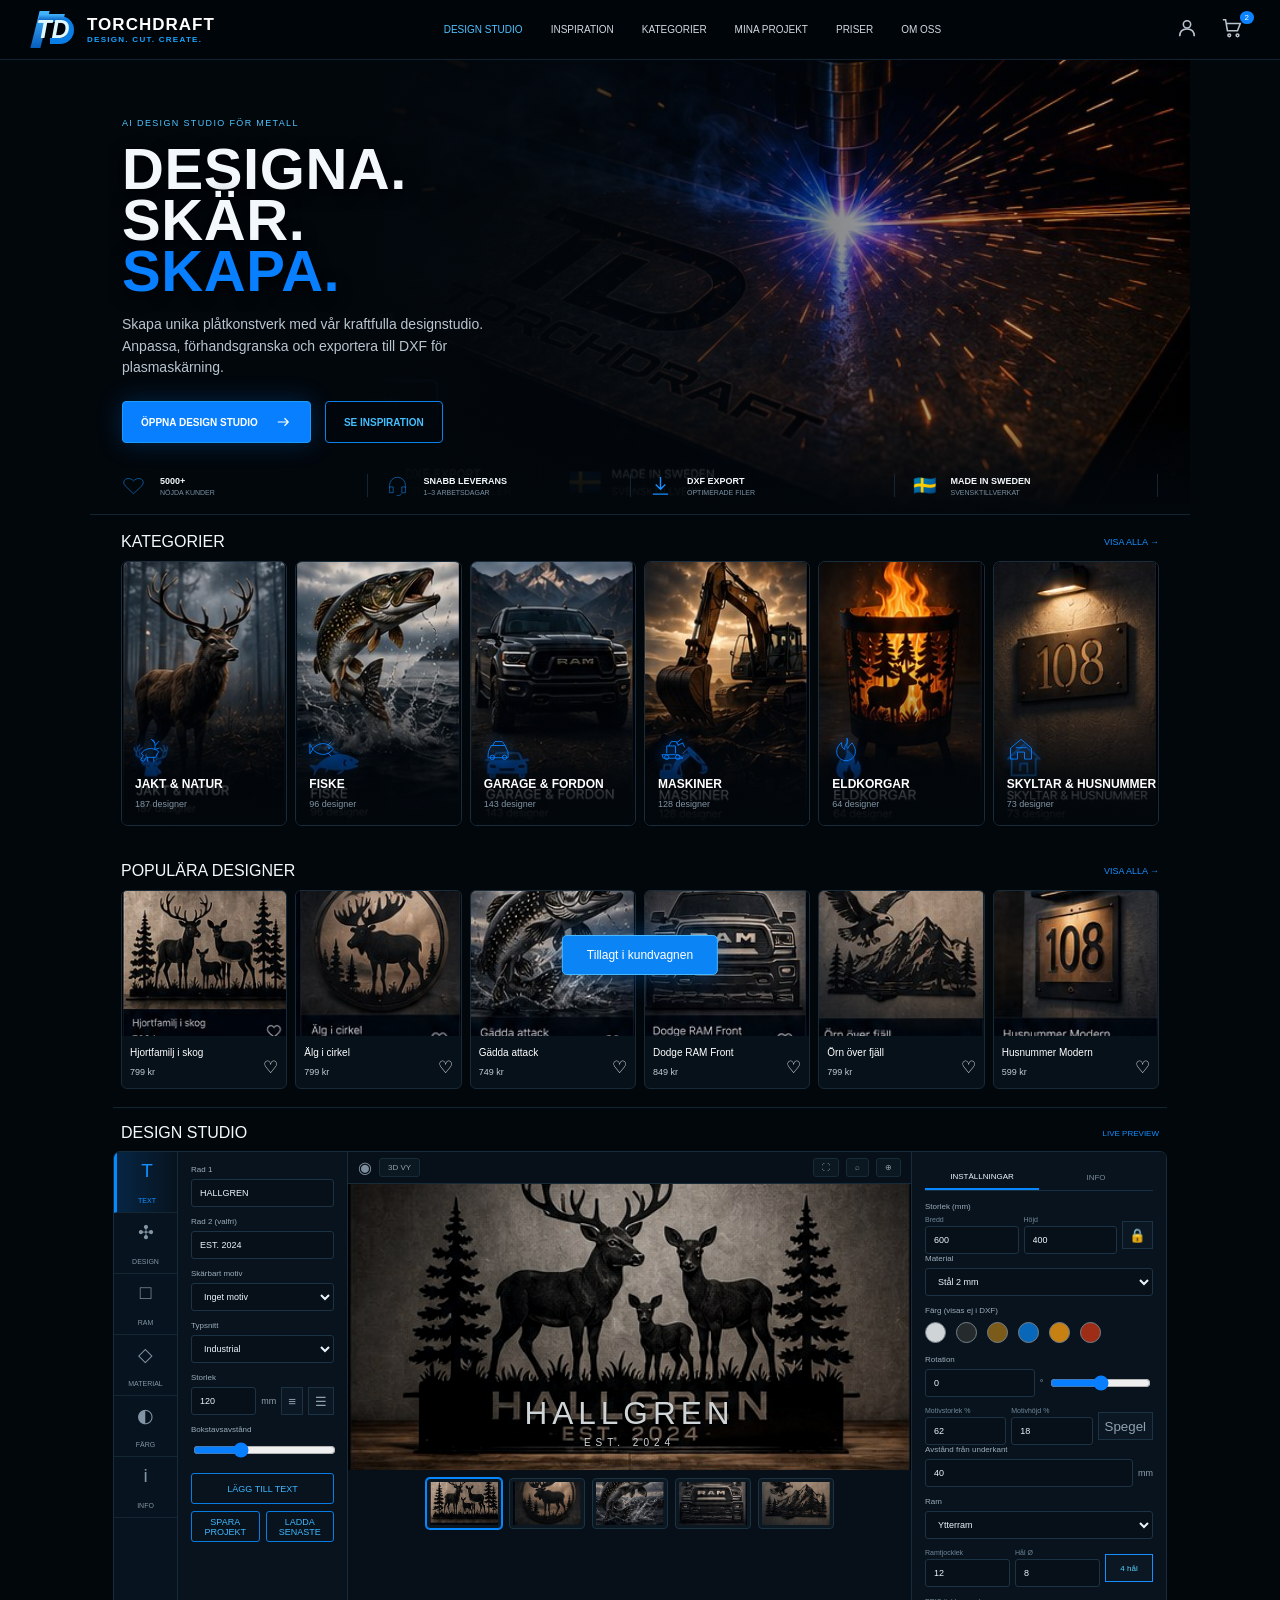
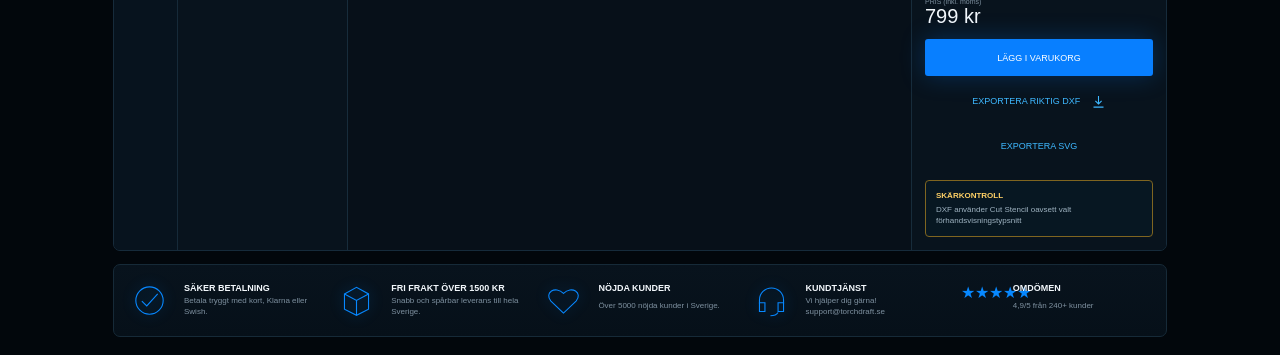
==== index.html @ 2aff1c04 "Add files via upload" ====
<!doctype html>
<html lang="sv">
<head>
  <meta charset="utf-8">
  <meta name="viewport" content="width=device-width,initial-scale=1,viewport-fit=cover">
  <meta name="theme-color" content="#03070c">
  <title>TorchDraft – Designa. Skär. Skapa.</title>
  <link rel="stylesheet" href="app.css">
</head>
<body>
  <svg aria-hidden="true" class="svg-sprite">
    <symbol id="icon-user" viewBox="0 0 24 24"><circle cx="12" cy="8" r="4"/><path d="M4 21c0-5 3-8 8-8s8 3 8 8"/></symbol>
    <symbol id="icon-cart" viewBox="0 0 24 24"><path d="M2 3h3l2 12h11l3-8H6"/><circle cx="9" cy="20" r="1.5"/><circle cx="18" cy="20" r="1.5"/></symbol>
    <symbol id="icon-deer" viewBox="0 0 64 64"><path d="M14 43c8-14 28-16 40-5l-7 13H26l-6 9-7-3 6-11Z"/><path d="M45 34c2-11 1-17-4-24m5 14 9-10m-10 5-8-10m9 24 9-3M29 50v11m14-11v11"/></symbol>
    <symbol id="icon-fish" viewBox="0 0 64 64"><path d="M8 32c13-15 33-18 48 0-15 18-35 15-48 0Z"/><path d="M9 32 2 21v22Zm34-9 8-7m-8 25 8 7"/><circle cx="46" cy="29" r="2"/></symbol>
    <symbol id="icon-car" viewBox="0 0 64 64"><path d="M10 39 16 24h32l7 15v13H9Z"/><path d="M20 24 25 15h17l6 9"/><circle cx="19" cy="51" r="5"/><circle cx="47" cy="51" r="5"/></symbol>
    <symbol id="icon-excavator" viewBox="0 0 64 64"><path d="M9 45h38l10 8H12Z"/><path d="M20 42V25h20v17M25 25l5-10h12l5 10"/><path d="m42 18 12-9m-9 14 13-5m-2 0 5 10"/><circle cx="20" cy="51" r="5"/><circle cx="45" cy="51" r="5"/></symbol>
    <symbol id="icon-fire" viewBox="0 0 64 64"><path d="M34 7c6 12-5 15 2 24 2-7 7-9 10-13 8 12 10 22 4 31-8 13-28 13-36 0-7-11-2-24 8-32-1 9 2 13 7 16-1-10 8-15 5-26Z"/></symbol>
    <symbol id="icon-house" viewBox="0 0 64 64"><path d="M8 30 32 10l24 20v25H40V39H24v16H8Z"/><path d="M20 29h24"/></symbol>
    <symbol id="icon-check" viewBox="0 0 64 64"><circle cx="32" cy="32" r="25"/><path d="m18 33 9 9 20-22"/></symbol>
    <symbol id="icon-box" viewBox="0 0 64 64"><path d="m10 20 22-12 22 12v28L32 59 10 48Z"/><path d="m10 20 22 12 22-12M32 32v27"/></symbol>
    <symbol id="icon-headset" viewBox="0 0 64 64"><path d="M10 38V31a22 22 0 0 1 44 0v7"/><path d="M10 36h10v16H10Zm34 0h10v16H44ZM44 54c-3 5-7 6-14 6"/></symbol>
    <symbol id="icon-heart" viewBox="0 0 64 64"><path d="M32 55 9 33C-4 18 17 4 32 19 47 4 68 18 55 33Z"/></symbol>
    <symbol id="icon-download" viewBox="0 0 24 24"><path d="M12 3v13m-5-5 5 5 5-5M4 21h16"/></symbol>
    <symbol id="icon-arrow" viewBox="0 0 24 24"><path d="M5 12h14m-5-5 5 5-5 5"/></symbol>
  </svg>

  <header class="topbar">
    <a class="brand" href="#top">
      <span class="brand-mark"><i></i><b>TD</b></span>
      <span class="brand-copy"><strong>TORCHDRAFT</strong><small>DESIGN. CUT. CREATE.</small></span>
    </a>
    <nav>
      <a class="active" href="#studio">DESIGN STUDIO</a>
      <a href="#inspiration">INSPIRATION</a>
      <a href="#categories">KATEGORIER</a>
      <a href="#projects">MINA PROJEKT</a>
      <a href="#prices">PRISER</a>
      <a href="#about">OM OSS</a>
    </nav>
    <div class="top-actions">
      <button aria-label="Konto"><svg><use href="#icon-user"/></svg></button>
      <button aria-label="Kundvagn" class="cart"><svg><use href="#icon-cart"/></svg><span>2</span></button>
      <button class="menu" id="menuButton" aria-label="Meny">☰</button>
    </div>
  </header>

  <main id="top">
    <section class="hero">
      <div class="hero-bg"></div>
      <div class="hero-shade"></div>
      <div class="hero-copy">
        <span class="kicker">AI DESIGN STUDIO FÖR METALL</span>
        <h1>DESIGNA.<br>SKÄR.<br><em>SKAPA.</em></h1>
        <p>Skapa unika plåtkonstverk med vår kraftfulla designstudio. Anpassa, förhandsgranska och exportera till DXF för plasmaskärning.</p>
        <div class="hero-buttons">
          <a class="btn primary" href="#studio">ÖPPNA DESIGN STUDIO <svg><use href="#icon-arrow"/></svg></a>
          <a class="btn ghost" href="#inspiration">SE INSPIRATION</a>
        </div>
      </div>
      <div class="hero-stats">
        <div><svg><use href="#icon-heart"/></svg><b>5000+</b><span>NÖJDA KUNDER</span></div>
        <div><svg><use href="#icon-headset"/></svg><b>SNABB LEVERANS</b><span>1–3 ARBETSDAGAR</span></div>
        <div><svg><use href="#icon-download"/></svg><b>DXF EXPORT</b><span>OPTIMERADE FILER</span></div>
        <div><span class="flag">🇸🇪</span><b>MADE IN SWEDEN</b><span>SVENSKTILLVERKAT</span></div>
      </div>
    </section>

    <section id="categories" class="section">
      <div class="section-title"><h2>KATEGORIER</h2><a href="#inspiration">VISA ALLA →</a></div>
      <div class="category-grid">
        <button class="category-card" data-category="Jakt & Natur"><img src="cat-jakt.jpg" alt="Kronhjort i skog"><span class="blue-icon"><svg><use href="#icon-deer"/></svg></span><h3>JAKT & NATUR</h3><p>187 designer</p></button>
        <button class="category-card" data-category="Fiske"><img src="cat-fiske.jpg" alt="Gädda som hoppar"><span class="blue-icon"><svg><use href="#icon-fish"/></svg></span><h3>FISKE</h3><p>96 designer</p></button>
        <button class="category-card" data-category="Garage & Fordon"><img src="cat-fordon.jpg" alt="Svart pickup framför fjäll"><span class="blue-icon"><svg><use href="#icon-car"/></svg></span><h3>GARAGE & FORDON</h3><p>143 designer</p></button>
        <button class="category-card" data-category="Maskiner"><img src="cat-maskiner.jpg" alt="Grävmaskin"><span class="blue-icon"><svg><use href="#icon-excavator"/></svg></span><h3>MASKINER</h3><p>128 designer</p></button>
        <button class="category-card" data-category="Eldkorgar"><img src="cat-eldkorg.jpg" alt="Eldkorg med jaktmotiv"><span class="blue-icon"><svg><use href="#icon-fire"/></svg></span><h3>ELDKORGAR</h3><p>64 designer</p></button>
        <button class="category-card" data-category="Skyltar & Husnummer"><img src="cat-husnummer.jpg" alt="Husnummer 108"><span class="blue-icon"><svg><use href="#icon-house"/></svg></span><h3>SKYLTAR & HUSNUMMER</h3><p>73 designer</p></button>
      </div>
    </section>

    <section id="inspiration" class="section">
      <div class="section-title"><h2>POPULÄRA DESIGNER</h2><a href="#studio">VISA ALLA →</a></div>
      <div class="product-grid">
        <button class="product-card" data-product="Hjortfamilj i skog" data-image="prod-hjortfamilj.jpg" data-price="799"><img src="prod-hjortfamilj.jpg" alt=""><div><h3>Hjortfamilj i skog</h3><span>799 kr</span><i>♡</i></div></button>
        <button class="product-card" data-product="Älg i cirkel" data-image="prod-alg.jpg" data-price="799"><img src="prod-alg.jpg" alt=""><div><h3>Älg i cirkel</h3><span>799 kr</span><i>♡</i></div></button>
        <button class="product-card" data-product="Gädda attack" data-image="prod-gadda.jpg" data-price="749"><img src="prod-gadda.jpg" alt=""><div><h3>Gädda attack</h3><span>749 kr</span><i>♡</i></div></button>
        <button class="product-card" data-product="Dodge RAM Front" data-image="prod-ram.jpg" data-price="849"><img src="prod-ram.jpg" alt=""><div><h3>Dodge RAM Front</h3><span>849 kr</span><i>♡</i></div></button>
        <button class="product-card" data-product="Örn över fjäll" data-image="prod-orn.jpg" data-price="799"><img src="prod-orn.jpg" alt=""><div><h3>Örn över fjäll</h3><span>799 kr</span><i>♡</i></div></button>
        <button class="product-card" data-product="Husnummer Modern" data-image="prod-108.jpg" data-price="599"><img src="prod-108.jpg" alt=""><div><h3>Husnummer Modern</h3><span>599 kr</span><i>♡</i></div></button>
      </div>
    </section>

    <section id="studio" class="studio-section">
      <div class="studio-title"><h2>DESIGN STUDIO</h2><span>LIVE PREVIEW</span></div>
      <div class="studio-shell">
        <aside class="studio-tools">
          <button class="selected"><b>T</b><span>TEXT</span></button>
          <button><b>✣</b><span>DESIGN</span></button>
          <button><b>□</b><span>RAM</span></button>
          <button><b>◇</b><span>MATERIAL</span></button>
          <button><b>◐</b><span>FÄRG</span></button>
          <button><b>i</b><span>INFO</span></button>
        </aside>

        <aside class="editor-left">
          <div class="field"><label>Rad 1</label><input id="line1" value="HALLGREN"></div>
          <div class="field"><label>Rad 2 (valfri)</label><input id="line2" value="EST. 2024"></div>
          <div class="field"><label>Skärbart motiv</label><select id="motifSelect"><option value="none">Inget motiv</option><option value="deer">Hjort</option><option value="fish">Gädda</option><option value="excavator">Grävmaskin</option><option value="mountains">Fjäll & granar</option><option value="flame">Flamma</option><option value="gear">Kugghjul</option></select></div><div class="field"><label>Typsnitt</label><select id="fontSelect"><option value="industrial">Industrial</option><option value="stencil">Stencil</option><option value="western">Western</option><option value="modern">Modern</option><option value="classic">Classic (förhandsvisning)</option><option value="cut-stencil">Cut Stencil – skärbar</option></select></div>
          <div class="field"><label>Storlek</label><div class="number-row"><input id="fontSize" type="number" value="120"><span>mm</span><button>≡</button><button>☰</button></div></div>
          <div class="field"><label>Bokstavsavstånd</label><input id="letterSpace" type="range" min="0" max="16" value="5"></div>
          <button class="outline-btn" id="addText">LÄGG TILL TEXT</button><div class="project-buttons"><button class="outline-btn" id="saveProject">SPARA PROJEKT</button><button class="outline-btn" id="loadProject">LADDA SENASTE</button></div>
        </aside>

        <section class="preview-wrap">
          <div class="preview-toolbar"><span>◉</span><button>3D VY</button><span class="spacer"></span><button>⛶</button><button>⌕</button><button>⊕</button></div>
          <div class="preview-stage">
            <img id="previewImage" src="studio-hjortfamilj.jpg" alt="Förhandsvisning av hjortfamilj"><svg id="motifPreview" viewBox="0 0 600 400"></svg>
            <div class="preview-text">
              <strong id="previewLine1">HALLGREN</strong>
              <span id="previewLine2">EST. 2024</span>
            </div>
          </div>
          <div class="thumbs">
            <button class="active"><img src="prod-hjortfamilj.jpg" alt=""></button>
            <button><img src="prod-alg.jpg" alt=""></button>
            <button><img src="prod-gadda.jpg" alt=""></button>
            <button><img src="prod-ram.jpg" alt=""></button>
            <button><img src="prod-orn.jpg" alt=""></button>
          </div>
        </section>

        <aside class="editor-right">
          <div class="tabs"><button class="active">INSTÄLLNINGAR</button><button>INFO</button></div>
          <label>Storlek (mm)</label>
          <div class="double"><div><small>Bredd</small><input id="width" type="number" value="600"></div><div><small>Höjd</small><input id="height" type="number" value="400"></div><button>🔒</button></div>
          <div class="field"><label>Material</label><select id="material"><option>Stål 2 mm</option><option>Stål 3 mm</option><option>Corten 3 mm</option><option>Rostfritt 2 mm</option></select></div>
          <label>Färg (visas ej i DXF)</label>
          <div class="swatches">
            <button data-color="#cfd4d7" style="--c:#cfd4d7"></button><button data-color="#252a2d" style="--c:#252a2d"></button><button data-color="#7b5b19" style="--c:#7b5b19"></button><button data-color="#0867b9" style="--c:#0867b9"></button><button data-color="#c78012" style="--c:#c78012"></button><button data-color="#9d2d16" style="--c:#9d2d16"></button>
          </div>
          <div class="field"><label>Rotation</label><div class="number-row"><input id="rotation" type="number" value="0"><span>°</span><input id="rotationRange" type="range" min="-12" max="12" value="0"></div></div><div class="double"><div><small>Motivstorlek %</small><input id="motifScale" type="number" value="62"></div><div><small>Motivhöjd %</small><input id="motifY" type="number" value="18"></div><button id="mirrorMotif">Spegel</button></div>
          <div class="field"><label>Avstånd från underkant</label><div class="number-row"><input id="bottomDistance" type="number" value="40"><span>mm</span></div></div>
          <div class="field"><label>Ram</label><select id="frameMode"><option value="outer">Ytterram</option><option value="plate">Hel plåt med utskuren text</option><option value="none">Ingen ram</option></select></div>
          <div class="double"><div><small>Ramtjocklek</small><input id="frameThickness" type="number" value="12"></div><div><small>Hål Ø</small><input id="mountHole" type="number" value="8"></div><button id="toggleHoles" class="active-toggle">4 hål</button></div>
          <div class="price"><small>PRIS (inkl. moms)</small><strong id="price">799 kr</strong></div>
          <button class="primary full" id="addCart">LÄGG I VARUKORG</button>
          <button class="outline-btn full" id="exportDxf">EXPORTERA RIKTIG DXF <svg><use href="#icon-download"/></svg></button>
          <button class="outline-btn full" id="exportSvg">EXPORTERA SVG</button>
          <div class="manufacturing-status" id="manufacturingStatus">
            <b>SKÄRKONTROLL</b>
            <span id="manufacturingText">Kontrollerar geometri…</span>
          </div>
        </aside>
      </div>
    </section>

    <section id="projects" class="benefits">
      <div><svg><use href="#icon-check"/></svg><b>SÄKER BETALNING</b><span>Betala tryggt med kort, Klarna eller Swish.</span></div>
      <div><svg><use href="#icon-box"/></svg><b>FRI FRAKT ÖVER 1500 KR</b><span>Snabb och spårbar leverans till hela Sverige.</span></div>
      <div><svg><use href="#icon-heart"/></svg><b>NÖJDA KUNDER</b><span>Över 5000 nöjda kunder i Sverige.</span></div>
      <div><svg><use href="#icon-headset"/></svg><b>KUNDTJÄNST</b><span>Vi hjälper dig gärna! support@torchdraft.se</span></div>
      <div><div class="stars">★★★★★</div><b>OMDÖMEN</b><span>4,9/5 från 240+ kunder</span></div>
    </section>
  </main>

  <div class="toast" id="toast">Tillagt i kundvagnen</div>
  <script src="app.js"></script><script src="motifs.js"></script>
</body>
</html>
---- app.css ----
:root{--bg:#02070c;--panel:#07111a;--panel2:#0b1620;--line:#193247;--blue:#0788ff;--ice:#55c9ff;--text:#f3f8fc;--muted:#8095a8;--glow:rgba(0,137,255,.28)}
*{box-sizing:border-box}html{scroll-behavior:smooth}body{margin:0;background:#02070c;color:var(--text);font-family:Arial,Helvetica,sans-serif}.svg-sprite{position:absolute;width:0;height:0}.topbar{height:60px;position:sticky;top:0;z-index:30;display:flex;align-items:center;gap:24px;padding:0 31px;background:rgba(1,6,11,.95);border-bottom:1px solid #112332;backdrop-filter:blur(14px)}.brand{display:flex;align-items:center;gap:12px;text-decoration:none;color:white}.brand-mark{position:relative;width:44px;height:44px;display:grid;place-items:center;font-weight:900;font-size:25px;font-style:italic;color:#dff7ff}.brand-mark:before,.brand-mark:after{content:"";position:absolute;background:linear-gradient(180deg,#44b8ff,#075dbe);transform:skew(-14deg)}.brand-mark:before{width:10px;height:37px;left:4px}.brand-mark:after{width:25px;height:7px;left:8px;top:6px}.brand-mark i{position:absolute;width:24px;height:28px;border:6px solid #087ee6;border-left:0;border-radius:0 16px 16px 0;right:1px}.brand-mark b{z-index:2}.brand-copy{display:grid}.brand-copy strong{font-size:17px;letter-spacing:.06em}.brand-copy small{color:#19a5ff;font-size:8px;font-weight:bold;letter-spacing:.16em}.topbar nav{display:flex;margin:auto;gap:28px}.topbar nav a{font-size:10px;color:#d0d9e1;text-decoration:none}.topbar nav a.active,.topbar nav a:hover{color:#4fc2ff}.top-actions{display:flex;align-items:center;gap:11px}.top-actions button{position:relative;background:none;border:0;color:#b9c4ce;cursor:pointer}.top-actions svg{width:22px;height:22px;fill:none;stroke:currentColor;stroke-width:1.7}.cart span{position:absolute;right:-5px;top:-5px;border-radius:50%;font-size:8px;background:#0b82ff;color:#fff;padding:2px 5px}.menu{display:none;font-size:22px}main{max-width:1100px;margin:auto}.hero{height:455px;position:relative;overflow:hidden;border-bottom:1px solid #102432}.hero-bg{position:absolute;inset:0 0 0 270px;background:url(hero.jpg) center/cover no-repeat}.hero-shade{position:absolute;inset:0;background:linear-gradient(90deg,#02070c 0,#02070c 25%,rgba(2,7,12,.66) 54%,rgba(2,7,12,.02) 100%),linear-gradient(0deg,#02070c 0,transparent 22%)}.hero-copy{position:absolute;left:32px;top:52px;width:430px}.kicker{font-size:9px;letter-spacing:.15em;color:#4fc5ff}.hero h1{font-family:Impact,"Arial Black",sans-serif;font-size:58px;line-height:.88;letter-spacing:.01em;margin:13px 0 18px;text-shadow:0 4px 16px #000}.hero h1 em{font-style:normal;color:#087fff}.hero p{width:380px;color:#b9c5cf;font-size:14px;line-height:1.55}.hero-buttons{display:flex;gap:14px;margin-top:22px}.btn{height:42px;border-radius:4px;padding:0 18px;display:inline-flex;align-items:center;gap:16px;text-decoration:none;font-size:10px;font-weight:bold}.btn svg{width:18px;height:18px;fill:none;stroke:currentColor;stroke-width:1.6}.primary{background:#087fff;color:white;border:1px solid #189cff;box-shadow:0 0 25px rgba(0,128,255,.26)}.ghost{background:rgba(1,7,12,.68);color:#44bfff;border:1px solid #0b82e9}.hero-stats{position:absolute;left:32px;right:32px;bottom:17px;display:grid;grid-template-columns:repeat(4,1fr);gap:18px}.hero-stats>div{display:grid;grid-template-columns:30px 1fr;column-gap:8px;align-items:center;border-right:1px solid #142533}.hero-stats svg{width:23px;height:23px;grid-row:1/3;fill:none;stroke:#168fff;stroke-width:1.5}.hero-stats b{font-size:9px}.hero-stats span{font-size:7px;color:#7890a4}.hero-stats .flag{font-size:19px;grid-row:1/3}.section{padding:18px 31px}.section-title{display:flex;align-items:center;justify-content:space-between;margin-bottom:10px}.section-title h2,.studio-title h2{font-size:16px;font-weight:400;margin:0}.section-title a{font-size:9px;color:#168fff;text-decoration:none}.category-grid{display:grid;grid-template-columns:repeat(6,1fr);gap:8px}.category-card{position:relative;height:265px;background:#061018;border:1px solid #1a2c3a;border-radius:7px;overflow:hidden;padding:0;text-align:left;color:white;cursor:pointer}.category-card:after{content:"";position:absolute;inset:0;background:linear-gradient(0deg,rgba(2,7,12,.98),transparent 62%)}.category-card img{width:100%;height:100%;object-fit:cover;transition:.35s}.category-card:hover img{transform:scale(1.045)}.category-card:hover{border-color:#168fff;box-shadow:0 0 20px rgba(0,129,255,.15)}.blue-icon{position:absolute;left:13px;bottom:59px;z-index:2}.blue-icon svg{width:28px;height:28px;fill:none;stroke:#087fff;stroke-width:2.1;filter:drop-shadow(0 0 7px #087fff)}.category-card h3,.category-card p{position:absolute;z-index:2;left:13px;margin:0}.category-card h3{bottom:34px;font-size:12px}.category-card p{bottom:16px;color:#8294a4;font-size:9px}.product-grid{display:grid;grid-template-columns:repeat(6,1fr);gap:8px}.product-card{background:#07111a;border:1px solid #182a38;border-radius:6px;overflow:hidden;color:white;text-align:left;padding:0;cursor:pointer}.product-card:hover{border-color:#157dd0;transform:translateY(-2px)}.product-card img{width:100%;height:145px;object-fit:cover}.product-card>div{height:49px;position:relative;padding:8px}.product-card h3{font-size:10px;margin:0 0 5px;font-weight:400}.product-card span{font-size:9px;color:#c2cbd2}.product-card i{position:absolute;right:8px;bottom:10px;font-style:normal;font-size:17px}.studio-section{padding:0 23px 13px}.studio-title{display:flex;align-items:center;justify-content:space-between;border-top:1px solid #102431;padding:16px 8px 9px}.studio-title span{font-size:8px;color:#138fff}.studio-shell{display:grid;grid-template-columns:64px 170px 1fr 255px;min-height:390px;background:#061018;border:1px solid #162b3b;border-radius:7px;overflow:hidden}.studio-tools{background:#07131e;border-right:1px solid #162a39;display:grid;align-content:start}.studio-tools button{height:61px;background:none;border:0;border-bottom:1px solid #142634;color:#8295a5;display:grid;place-items:center;cursor:pointer}.studio-tools b{font-size:19px;font-weight:400}.studio-tools span{font-size:7px}.studio-tools button.selected{color:#148fff;background:linear-gradient(90deg,rgba(0,128,255,.17),transparent);border-left:3px solid #0788ff}.editor-left,.editor-right{padding:13px;background:#08131d}.editor-left{border-right:1px solid #172c3b}.editor-right{border-left:1px solid #172c3b}.field{margin-bottom:10px}.field label,.editor-right>label{display:block;font-size:8px;color:#9badbb;margin-bottom:5px}.field input,.field select,.editor-right input,.editor-right select{width:100%;height:28px;background:#071019;border:1px solid #1c3345;border-radius:3px;color:#e9f4fb;padding:0 8px;font-size:9px}.field input[type=range]{height:auto;padding:0;accent-color:#087fff}.number-row,.double{display:flex;gap:5px;align-items:center}.number-row input{min-width:0}.number-row span{color:#8fa1af;font-size:9px}.number-row button,.double button{height:28px;background:#0b1823;color:#8fa1af;border:1px solid #1c3345}.outline-btn{height:31px;width:100%;background:transparent;border:1px solid #087ee5;border-radius:3px;color:#3eb8ff;font-size:9px;cursor:pointer}.preview-wrap{background:#071019;min-width:0}.preview-toolbar{height:32px;padding:0 10px;display:flex;align-items:center;gap:7px;border-bottom:1px solid #172b3a;color:#7c8d9b}.preview-toolbar button{font-size:8px;background:#0b1721;color:#91a2ae;border:1px solid #172b39;border-radius:3px;padding:4px 8px}.spacer{flex:1}.preview-stage{height:286px;position:relative;overflow:hidden;background:#111}.preview-stage img{width:100%;height:100%;object-fit:cover;filter:saturate(.75) contrast(1.05)}.preview-text{position:absolute;left:50%;bottom:15px;transform:translateX(-50%);width:75%;text-align:center;color:#d4b78d;text-shadow:0 2px 3px #000;letter-spacing:5px}.preview-text strong{display:block;font-family:Impact,"Arial Black",sans-serif;font-size:31px;font-weight:400}.preview-text span{font-size:10px}.preview-text.stencil strong{font-family:"Arial Black",sans-serif;letter-spacing:8px}.preview-text.western strong{font-family:Georgia,serif}.preview-text.modern strong{font-family:Arial,sans-serif;font-weight:300}.preview-text.classic strong{font-family:"Times New Roman",serif}.thumbs{height:67px;display:flex;justify-content:center;gap:7px;padding:8px}.thumbs button{width:76px;background:#0b1721;border:1px solid #1d3342;padding:3px;border-radius:4px}.thumbs button.active{border-color:#0788ff;box-shadow:0 0 0 1px #0788ff}.thumbs img{width:100%;height:100%;object-fit:cover}.tabs{display:flex;border-bottom:1px solid #173044;margin-bottom:11px}.tabs button{flex:1;background:none;border:0;color:#788b9a;font-size:8px;padding:7px}.tabs button.active{color:#eaf8ff;border-bottom:2px solid #0788ff}.double>div{flex:1}.double small{display:block;color:#70889a;font-size:7px;margin-bottom:3px}.swatches{display:flex;gap:10px;margin:7px 0 12px}.swatches button{width:21px;height:21px;border-radius:50%;border:1px solid #77818a;background:var(--c);cursor:pointer}.swatches button.active{box-shadow:0 0 0 2px #07111a,0 0 0 3px #168fff}.price{display:grid;margin:11px 0}.price small{font-size:7px;color:#7d8f9e}.price strong{font-size:20px;font-weight:400}.full{width:100%;height:37px;border-radius:3px;border:0;font-size:9px;margin-bottom:7px;cursor:pointer}.full svg{width:15px;height:15px;fill:none;stroke:currentColor;stroke-width:1.7;vertical-align:middle;margin-left:8px}.benefits{margin:0 23px 18px;padding:18px;display:grid;grid-template-columns:repeat(5,1fr);gap:20px;border:1px solid #162a38;border-radius:7px;background:linear-gradient(180deg,#08131d,#061019)}.benefits>div{display:grid;grid-template-columns:42px 1fr;column-gap:10px}.benefits svg{width:35px;height:35px;grid-row:1/3;fill:none;stroke:#0788ff;stroke-width:2;filter:drop-shadow(0 0 7px rgba(0,132,255,.45))}.benefits b{font-size:9px}.benefits span{font-size:8px;color:#7f91a0;line-height:1.4}.stars{grid-row:1/3;color:#0788ff;font-size:16px}.toast{position:fixed;z-index:50;left:50%;bottom:25px;transform:translate(-50%,100px);background:#0b84f5;color:white;border:1px solid #48b9ff;border-radius:5px;padding:12px 24px;font-size:12px;box-shadow:0 0 28px rgba(0,133,255,.35);transition:.3s}.toast.show{transform:translate(-50%,0)}
@media(max-width:900px){.topbar nav{display:none}.menu{display:block}.hero-bg{inset:0}.hero-shade{background:linear-gradient(90deg,#02070c 0,rgba(2,7,12,.86) 48%,rgba(2,7,12,.08)),linear-gradient(0deg,#02070c,transparent 30%)}.category-grid,.product-grid{overflow-x:auto;display:flex;scroll-snap-type:x mandatory;padding-bottom:7px}.category-card{min-width:155px;scroll-snap-align:start}.product-card{min-width:150px}.studio-shell{grid-template-columns:54px 155px 1fr}.editor-right{grid-column:1/-1;display:grid;grid-template-columns:repeat(3,1fr);gap:10px}.editor-right .tabs{grid-column:1/-1}.benefits{grid-template-columns:repeat(2,1fr)}}
@media(max-width:620px){.topbar{padding:0 14px}.brand-copy strong{font-size:14px}.hero{height:590px}.hero-copy{left:18px;right:18px;top:45px;width:auto}.hero h1{font-size:54px}.hero p{width:auto}.hero-bg{background-position:62% center;opacity:.58}.hero-stats{left:18px;right:18px;grid-template-columns:1fr 1fr;bottom:22px}.section{padding:17px}.studio-section{padding:0 10px 12px}.studio-shell{display:flex;flex-direction:column}.studio-tools{display:flex;overflow:auto;border-right:0;border-bottom:1px solid #162a39}.studio-tools button{min-width:64px}.editor-left{border-right:0}.preview-stage{height:280px}.editor-right{display:block}.thumbs{overflow:auto;justify-content:flex-start}.benefits{margin:0 10px 14px;grid-template-columns:1fr}.top-actions>button:not(.menu){display:none}}
.manufacturing-status{margin-top:9px;padding:10px;border:1px solid #1b4259;border-radius:4px;background:#071722;display:grid;gap:4px}
.manufacturing-status b{font-size:8px;color:#5bcfff}.manufacturing-status span{font-size:8px;color:#9fb3c1;line-height:1.4}
.manufacturing-status.warn{border-color:#7f6520}.manufacturing-status.warn b{color:#ffd166}
.active-toggle{min-width:48px;font-size:8px}.active-toggle.on{border-color:#168fff!important;color:#5bcfff!important}

.project-buttons{display:grid;grid-template-columns:1fr 1fr;gap:6px;margin-top:7px}#motifPreview{position:absolute;inset:0;width:100%;height:100%;pointer-events:none}.motif-shape{fill:none;stroke:#58d2ff;stroke-width:3;vector-effect:non-scaling-stroke;filter:drop-shadow(0 0 5px rgba(0,145,255,.7))}.motif-cutout{fill:none;stroke:#9fe9ff;stroke-width:2;vector-effect:non-scaling-stroke}#mirrorMotif.active{border-color:#168fff;color:#5bcfff}
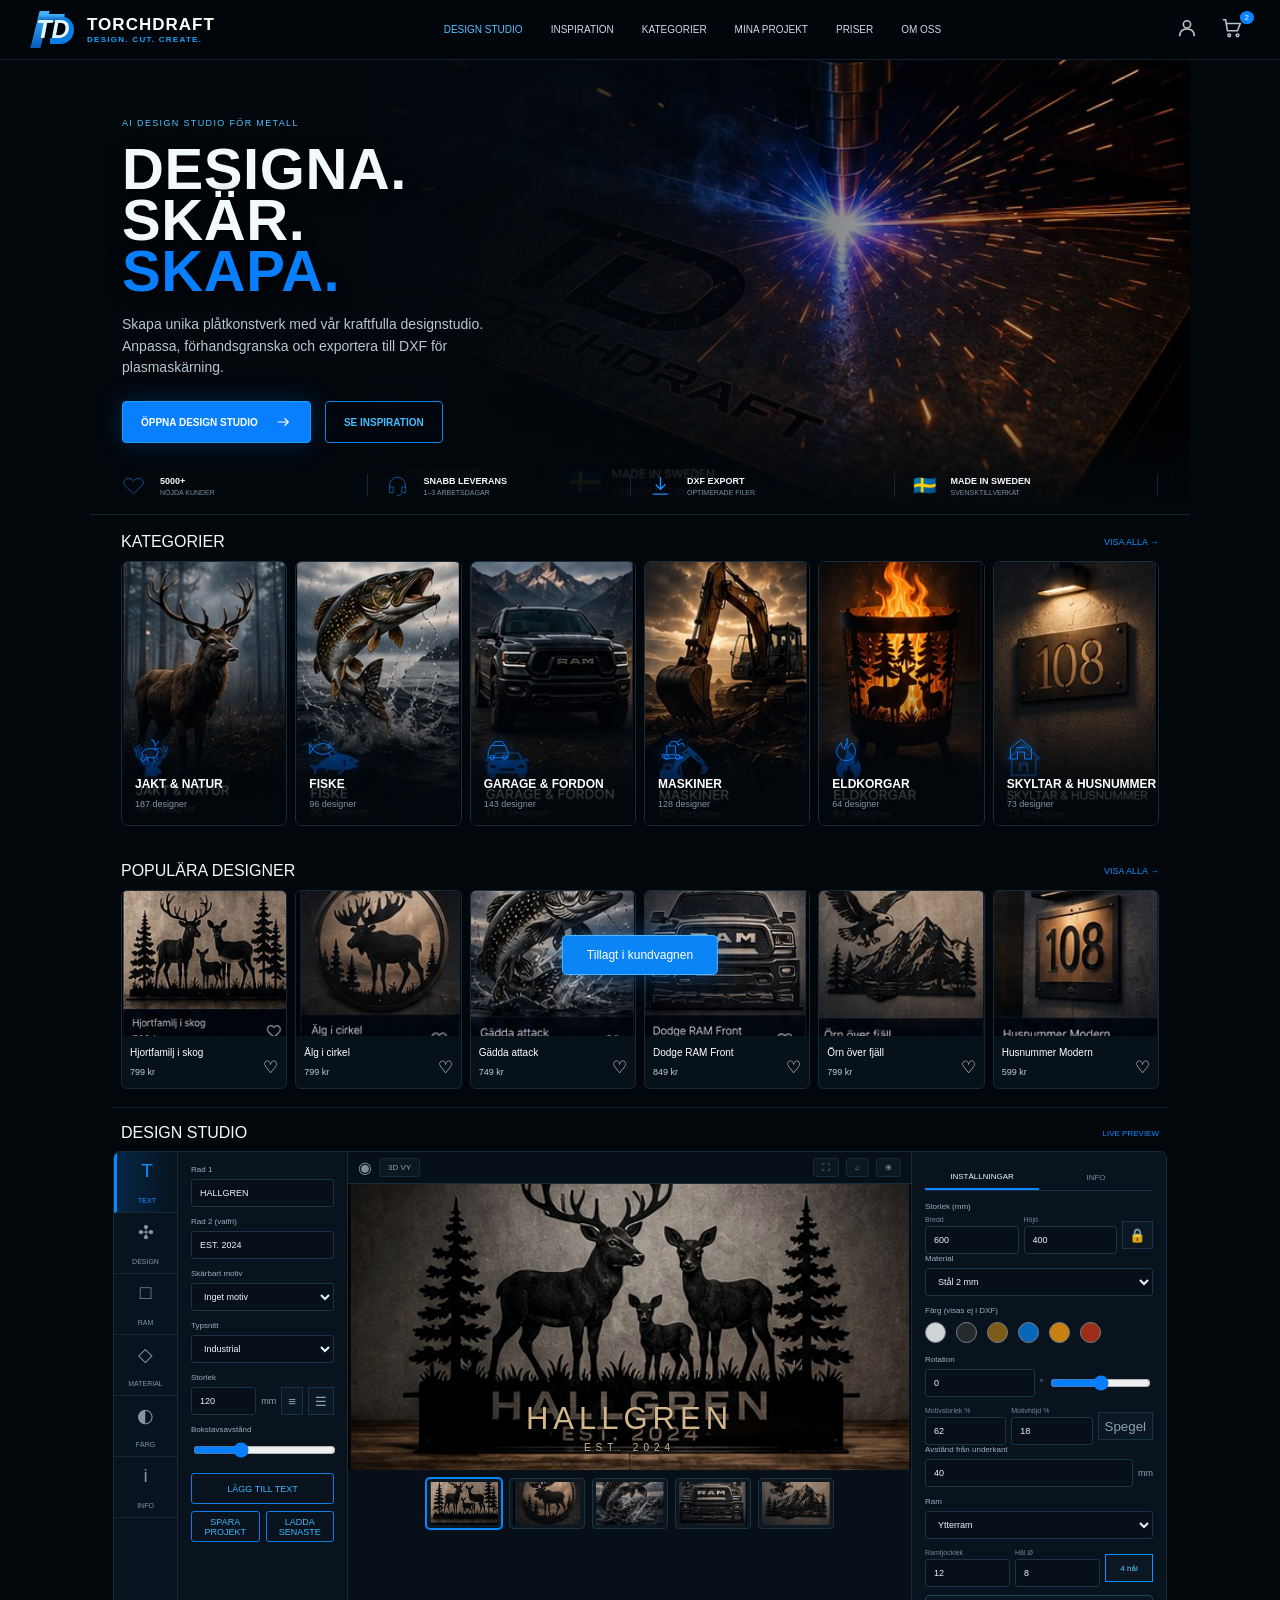
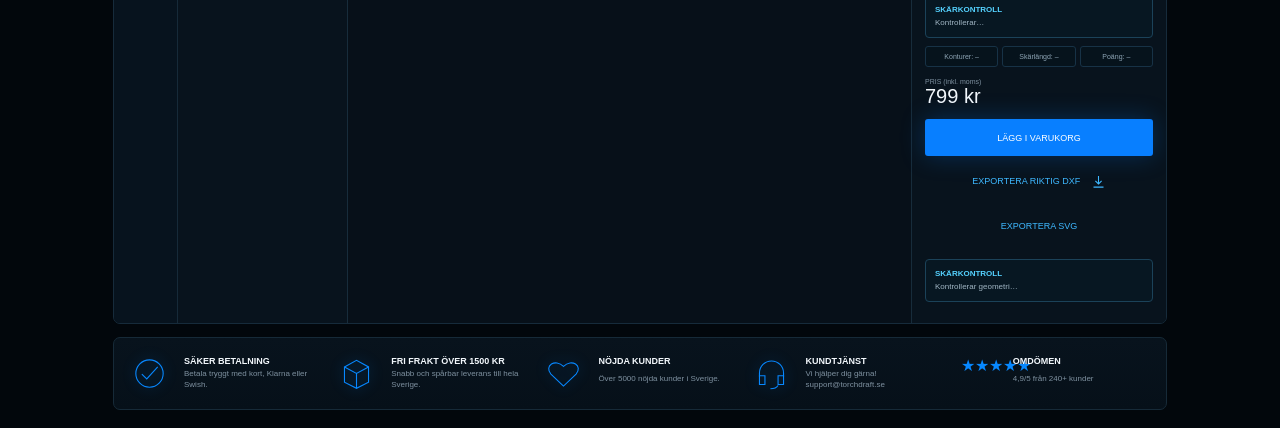
==== commit 2dc205ff: "Add files via upload" ====
--- a/index.html
+++ b/index.html
@@ -142,7 +142,9 @@
           <div class="field"><label>Avstånd från underkant</label><div class="number-row"><input id="bottomDistance" type="number" value="40"><span>mm</span></div></div>
           <div class="field"><label>Ram</label><select id="frameMode"><option value="outer">Ytterram</option><option value="plate">Hel plåt med utskuren text</option><option value="none">Ingen ram</option></select></div>
           <div class="double"><div><small>Ramtjocklek</small><input id="frameThickness" type="number" value="12"></div><div><small>Hål Ø</small><input id="mountHole" type="number" value="8"></div><button id="toggleHoles" class="active-toggle">4 hål</button></div>
-          <div class="price"><small>PRIS (inkl. moms)</small><strong id="price">799 kr</strong></div>
+          <div class="manufacturing-status" id="manufacturingStatus"><b>SKÄRKONTROLL</b><span id="manufacturingText">Kontrollerar…</span></div>
+        <div class="design-metrics" id="designMetrics"><span>Konturer: –</span><span>Skärlängd: –</span><span>Poäng: –</span></div>
+        <div class="price"><small>PRIS (inkl. moms)</small><strong id="price">799 kr</strong></div>
           <button class="primary full" id="addCart">LÄGG I VARUKORG</button>
           <button class="outline-btn full" id="exportDxf">EXPORTERA RIKTIG DXF <svg><use href="#icon-download"/></svg></button>
           <button class="outline-btn full" id="exportSvg">EXPORTERA SVG</button>
@@ -164,6 +166,6 @@
   </main>
 
   <div class="toast" id="toast">Tillagt i kundvagnen</div>
-  <script src="app.js"></script><script src="motifs.js"></script>
+  <script src="app.js"></script>
 </body>
 </html>
--- a/app.css
+++ b/app.css
@@ -7,4 +7,12 @@
 .manufacturing-status.warn{border-color:#7f6520}.manufacturing-status.warn b{color:#ffd166}
 .active-toggle{min-width:48px;font-size:8px}.active-toggle.on{border-color:#168fff!important;color:#5bcfff!important}
 
-.project-buttons{display:grid;grid-template-columns:1fr 1fr;gap:6px;margin-top:7px}#motifPreview{position:absolute;inset:0;width:100%;height:100%;pointer-events:none}.motif-shape{fill:none;stroke:#58d2ff;stroke-width:3;vector-effect:non-scaling-stroke;filter:drop-shadow(0 0 5px rgba(0,145,255,.7))}.motif-cutout{fill:none;stroke:#9fe9ff;stroke-width:2;vector-effect:non-scaling-stroke}#mirrorMotif.active{border-color:#168fff;color:#5bcfff}+.project-buttons{display:grid;grid-template-columns:1fr 1fr;gap:6px;margin-top:7px}#motifPreview{position:absolute;inset:0;width:100%;height:100%;pointer-events:none}.motif-shape{fill:none;stroke:#58d2ff;stroke-width:3;vector-effect:non-scaling-stroke;filter:drop-shadow(0 0 5px rgba(0,145,255,.7))}.motif-cutout{fill:none;stroke:#9fe9ff;stroke-width:2;vector-effect:non-scaling-stroke}#mirrorMotif.active{border-color:#168fff;color:#5bcfff}
+#motifPreview{position:absolute;inset:0;width:100%;height:100%;pointer-events:none}
+#motifPreview polygon{fill:none;stroke:#55d2ff;stroke-width:2.6;vector-effect:non-scaling-stroke;filter:drop-shadow(0 0 5px rgba(0,145,255,.65))}
+#mirrorMotif.active{border-color:#168fff;color:#55d2ff}
+.manufacturing-status{margin:8px 0;padding:9px;border:1px solid #1b4259;border-radius:4px;background:#071722;display:grid;gap:3px}
+.manufacturing-status b{font-size:8px;color:#55d2ff}.manufacturing-status span{font-size:8px;color:#a1b6c4;line-height:1.4}
+.manufacturing-status.warn{border-color:#725b21}.manufacturing-status.warn b{color:#ffd166}
+.design-metrics{display:grid;grid-template-columns:1fr 1fr 1fr;gap:4px;margin:7px 0}
+.design-metrics span{font-size:7px;color:#8ea5b5;border:1px solid #173246;padding:6px 4px;text-align:center;border-radius:3px;background:#06131c}
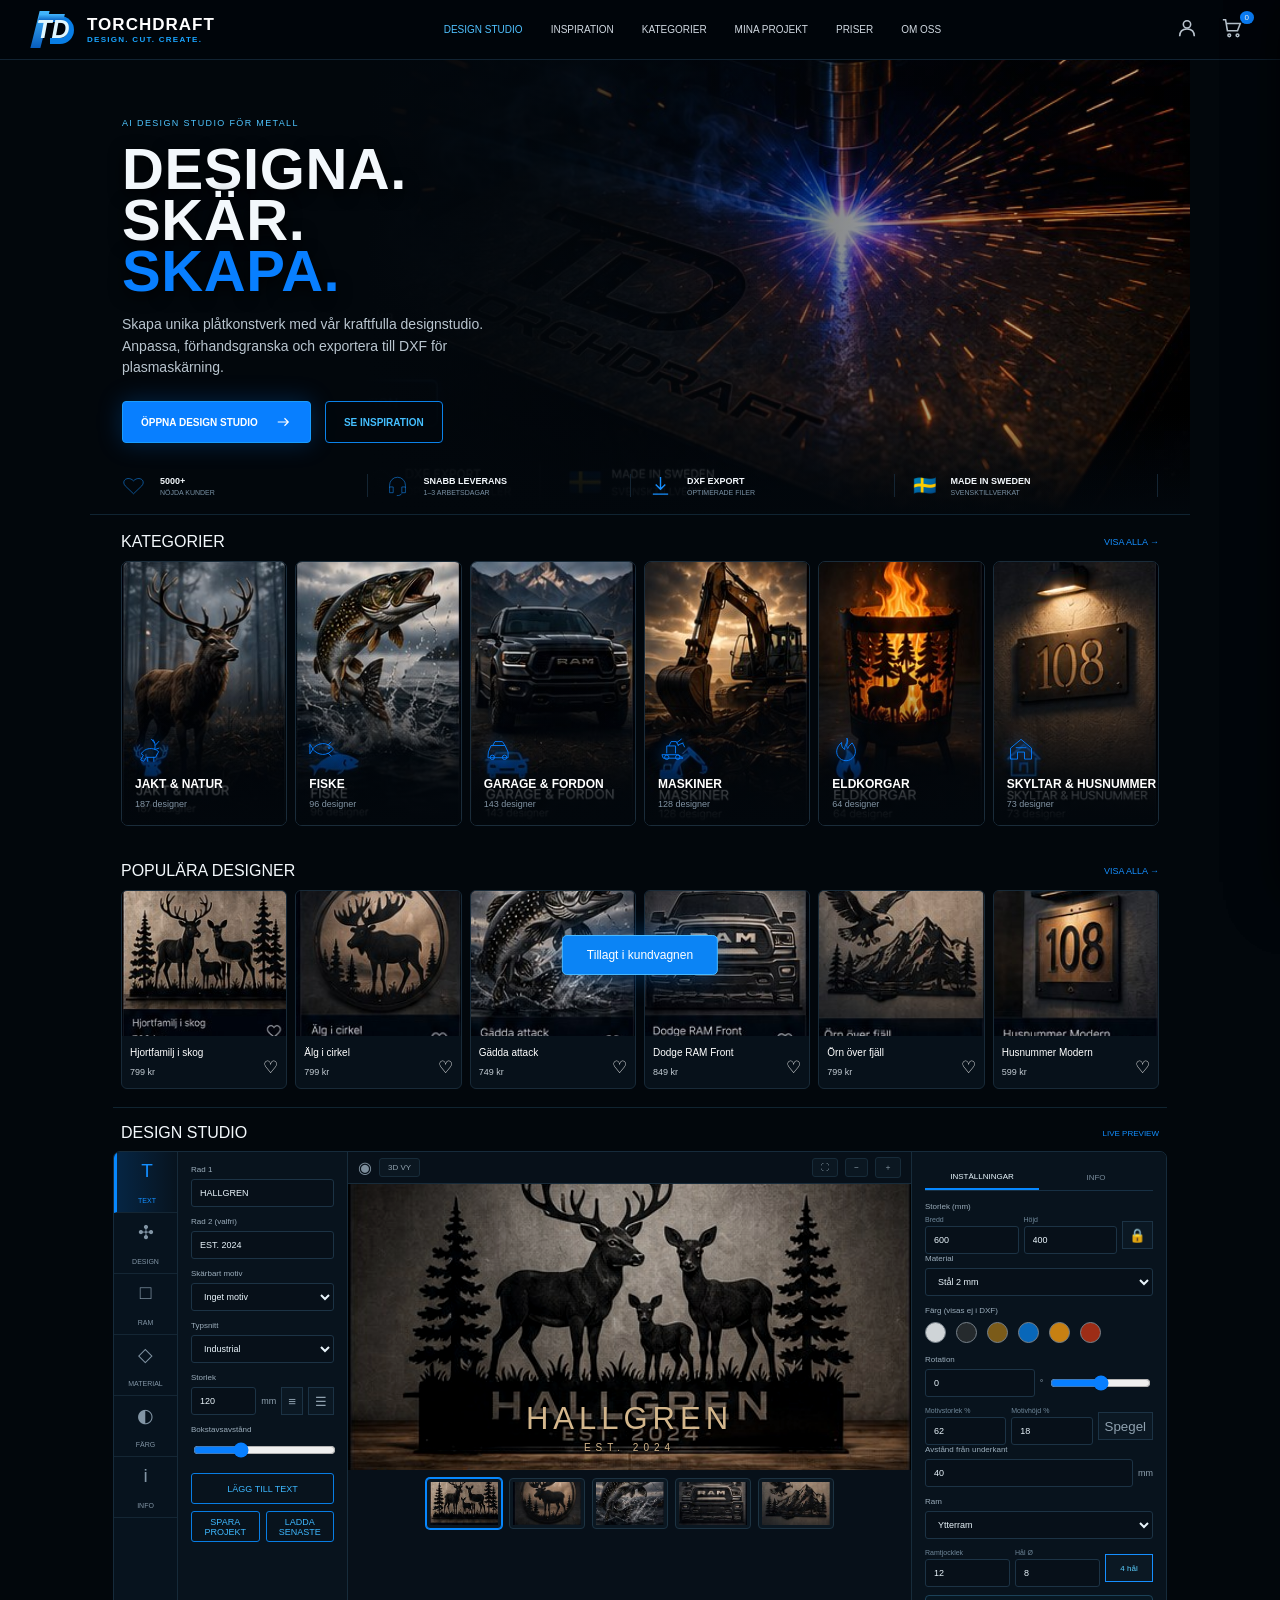
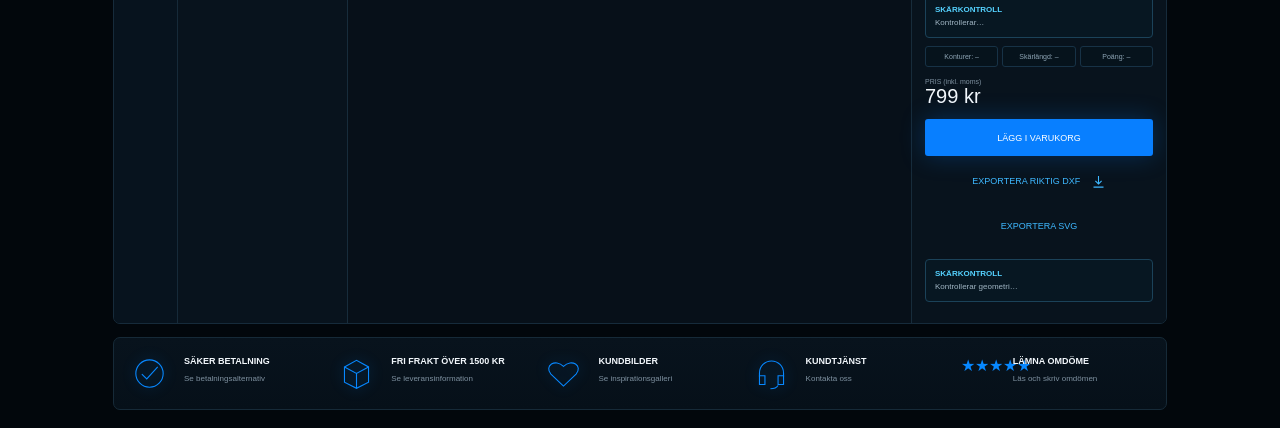
==== commit cc977cf8: "Add files via upload" ====
--- a/index.html
+++ b/index.html
@@ -34,13 +34,13 @@
       <a class="active" href="#studio">DESIGN STUDIO</a>
       <a href="#inspiration">INSPIRATION</a>
       <a href="#categories">KATEGORIER</a>
-      <a href="#projects">MINA PROJEKT</a>
-      <a href="#prices">PRISER</a>
-      <a href="#about">OM OSS</a>
+      <a href="#projects" id="projectsNav">MINA PROJEKT</a>
+      <a href="#prices" id="pricesNav">PRISER</a>
+      <a href="#about" id="aboutNav">OM OSS</a>
     </nav>
     <div class="top-actions">
-      <button aria-label="Konto"><svg><use href="#icon-user"/></svg></button>
-      <button aria-label="Kundvagn" class="cart"><svg><use href="#icon-cart"/></svg><span>2</span></button>
+      <button aria-label="Konto" id="accountButton"><svg><use href="#icon-user"/></svg></button>
+      <button aria-label="Kundvagn" class="cart" id="cartButton"><svg><use href="#icon-cart"/></svg><span id="cartCount">0</span></button>
       <button class="menu" id="menuButton" aria-label="Meny">☰</button>
     </div>
   </header>
@@ -94,12 +94,12 @@
       <div class="studio-title"><h2>DESIGN STUDIO</h2><span>LIVE PREVIEW</span></div>
       <div class="studio-shell">
         <aside class="studio-tools">
-          <button class="selected"><b>T</b><span>TEXT</span></button>
-          <button><b>✣</b><span>DESIGN</span></button>
-          <button><b>□</b><span>RAM</span></button>
-          <button><b>◇</b><span>MATERIAL</span></button>
-          <button><b>◐</b><span>FÄRG</span></button>
-          <button><b>i</b><span>INFO</span></button>
+          <button class="selected studio-tool" data-tool="text"><b>T</b><span>TEXT</span></button>
+          <button class="studio-tool" data-tool="design"><b>✣</b><span>DESIGN</span></button>
+          <button class="studio-tool" data-tool="frame"><b>□</b><span>RAM</span></button>
+          <button class="studio-tool" data-tool="material"><b>◇</b><span>MATERIAL</span></button>
+          <button class="studio-tool" data-tool="color"><b>◐</b><span>FÄRG</span></button>
+          <button class="studio-tool" data-tool="info"><b>i</b><span>INFO</span></button>
         </aside>
 
         <aside class="editor-left">
@@ -112,7 +112,7 @@
         </aside>
 
         <section class="preview-wrap">
-          <div class="preview-toolbar"><span>◉</span><button>3D VY</button><span class="spacer"></span><button>⛶</button><button>⌕</button><button>⊕</button></div>
+          <div class="preview-toolbar"><span>◉</span><button id="view3dButton">3D VY</button><span class="spacer"></span><button id="fullscreenButton">⛶</button><button id="zoomOutButton">−</button><button id="zoomInButton">＋</button></div>
           <div class="preview-stage">
             <img id="previewImage" src="studio-hjortfamilj.jpg" alt="Förhandsvisning av hjortfamilj"><svg id="motifPreview" viewBox="0 0 600 400"></svg>
             <div class="preview-text">
@@ -157,13 +157,82 @@
     </section>
 
     <section id="projects" class="benefits">
-      <div><svg><use href="#icon-check"/></svg><b>SÄKER BETALNING</b><span>Betala tryggt med kort, Klarna eller Swish.</span></div>
-      <div><svg><use href="#icon-box"/></svg><b>FRI FRAKT ÖVER 1500 KR</b><span>Snabb och spårbar leverans till hela Sverige.</span></div>
-      <div><svg><use href="#icon-heart"/></svg><b>NÖJDA KUNDER</b><span>Över 5000 nöjda kunder i Sverige.</span></div>
-      <div><svg><use href="#icon-headset"/></svg><b>KUNDTJÄNST</b><span>Vi hjälper dig gärna! support@torchdraft.se</span></div>
-      <div><div class="stars">★★★★★</div><b>OMDÖMEN</b><span>4,9/5 från 240+ kunder</span></div>
+      <button class="benefit-action" id="paymentInfo"><svg><use href="#icon-check"/></svg><b>SÄKER BETALNING</b><span>Se betalningsalternativ</span></button>
+      <button class="benefit-action" id="shippingInfo"><svg><use href="#icon-box"/></svg><b>FRI FRAKT ÖVER 1500 KR</b><span>Se leveransinformation</span></button>
+      <button class="benefit-action" id="customerGallery"><svg><use href="#icon-heart"/></svg><b>KUNDBILDER</b><span>Se inspirationsgalleri</span></button>
+      <button class="benefit-action" id="supportButton"><svg><use href="#icon-headset"/></svg><b>KUNDTJÄNST</b><span>Kontakta oss</span></button>
+      <button class="benefit-action" id="reviewButton"><div class="stars">★★★★★</div><b>LÄMNA OMDÖME</b><span>Läs och skriv omdömen</span></button>
     </section>
   </main>
+
+
+  <div class="overlay" id="overlay"></div>
+
+  <aside class="drawer" id="cartDrawer" aria-hidden="true">
+    <div class="drawer-head"><h2>KUNDVAGN</h2><button data-close>×</button></div>
+    <div id="cartItems" class="cart-items"></div>
+    <div class="cart-summary">
+      <div><span>Summa</span><strong id="cartTotal">0 kr</strong></div>
+      <button class="primary full" id="checkoutButton">GÅ TILL KASSAN</button>
+      <button class="outline-btn full" id="clearCart">TÖM KUNDVAGN</button>
+    </div>
+  </aside>
+
+  <aside class="drawer" id="accountDrawer" aria-hidden="true">
+    <div class="drawer-head"><h2>MITT KONTO</h2><button data-close>×</button></div>
+    <div class="account-card"><b>Early Access</b><span>Projekt sparas lokalt på den här enheten.</span></div>
+    <button class="drawer-link" id="accountProjects">Mina projekt</button>
+    <button class="drawer-link" id="accountFavorites">Favoriter</button>
+    <button class="drawer-link" id="accountOrders">Beställningar</button>
+    <button class="drawer-link" id="accountDownloads">Mina DXF-filer</button>
+  </aside>
+
+  <section class="modal" id="infoModal">
+    <div class="modal-card">
+      <div class="drawer-head"><h2 id="infoModalTitle">INFORMATION</h2><button data-close>×</button></div>
+      <div id="infoModalBody" class="modal-body"></div>
+    </div>
+  </section>
+
+  <section class="modal" id="supportModal">
+    <div class="modal-card">
+      <div class="drawer-head"><h2>KUNDTJÄNST</h2><button data-close>×</button></div>
+      <form id="supportForm" class="form-stack">
+        <label>Namn<input id="supportName" required></label>
+        <label>E-post<input id="supportEmail" type="email" required></label>
+        <label>Ämne<select id="supportSubject"><option>Fråga om Design Studio</option><option>Problem med DXF</option><option>Beställning</option><option>Övrigt</option></select></label>
+        <label>Meddelande<textarea id="supportMessage" rows="5" required></textarea></label>
+        <button class="primary full" type="submit">SKAPA SUPPORTÄRENDE</button>
+      </form>
+    </div>
+  </section>
+
+  <section class="modal" id="reviewModal">
+    <div class="modal-card">
+      <div class="drawer-head"><h2>OMDÖMEN</h2><button data-close>×</button></div>
+      <div id="reviewList" class="review-list"></div>
+      <form id="reviewForm" class="form-stack">
+        <label>Ditt namn<input id="reviewName" required></label>
+        <label>Betyg<select id="reviewRating"><option value="5">★★★★★</option><option value="4">★★★★</option><option value="3">★★★</option><option value="2">★★</option><option value="1">★</option></select></label>
+        <label>Omdöme<textarea id="reviewText" rows="4" required></textarea></label>
+        <button class="primary full" type="submit">PUBLICERA OMDÖME</button>
+      </form>
+    </div>
+  </section>
+
+  <section class="modal" id="checkoutModal">
+    <div class="modal-card">
+      <div class="drawer-head"><h2>KASSA – DEMO</h2><button data-close>×</button></div>
+      <form id="checkoutForm" class="form-stack">
+        <label>Namn<input id="checkoutName" required></label>
+        <label>E-post<input id="checkoutEmail" type="email" required></label>
+        <label>Leveranssätt<select><option>Spårbar frakt</option><option>Hämtas i verkstad</option></select></label>
+        <label>Betalning<select><option>Swish – demo</option><option>Kort – demo</option><option>Faktura – demo</option></select></label>
+        <div class="checkout-warning">Ingen riktig betalning genomförs i Early Access.</div>
+        <button class="primary full" type="submit">SKAPA TESTORDER</button>
+      </form>
+    </div>
+  </section>
 
   <div class="toast" id="toast">Tillagt i kundvagnen</div>
   <script src="app.js"></script>
--- a/app.css
+++ b/app.css
@@ -16,3 +16,27 @@
 .manufacturing-status.warn{border-color:#725b21}.manufacturing-status.warn b{color:#ffd166}
 .design-metrics{display:grid;grid-template-columns:1fr 1fr 1fr;gap:4px;margin:7px 0}
 .design-metrics span{font-size:7px;color:#8ea5b5;border:1px solid #173246;padding:6px 4px;text-align:center;border-radius:3px;background:#06131c}
+
+.benefit-action{background:transparent;border:0;color:inherit;text-align:left;cursor:pointer;display:grid;grid-template-columns:42px 1fr;column-gap:10px;padding:0}
+.benefit-action:hover b{color:#54cfff}.benefit-action:hover svg{filter:drop-shadow(0 0 12px #087fff)}
+.overlay{position:fixed;inset:0;background:rgba(0,3,7,.72);backdrop-filter:blur(4px);z-index:60;opacity:0;pointer-events:none;transition:.2s}
+.overlay.show{opacity:1;pointer-events:auto}
+.drawer{position:fixed;z-index:70;top:0;right:0;width:min(390px,92vw);height:100vh;background:#061019;border-left:1px solid #1a3950;transform:translateX(105%);transition:.25s;display:flex;flex-direction:column;padding:16px;box-shadow:-20px 0 50px rgba(0,0,0,.45)}
+.drawer.show{transform:translateX(0)}
+.drawer-head{display:flex;align-items:center;justify-content:space-between;border-bottom:1px solid #173044;padding-bottom:11px;margin-bottom:12px}
+.drawer-head h2{font-size:15px;margin:0}.drawer-head button{background:none;border:0;color:#8fb0c4;font-size:26px;cursor:pointer}
+.cart-items{display:grid;gap:8px;overflow:auto;flex:1}
+.cart-item{display:grid;grid-template-columns:62px 1fr auto;gap:10px;align-items:center;background:#091722;border:1px solid #17384d;border-radius:5px;padding:7px}
+.cart-item img{width:62px;height:52px;object-fit:cover;border-radius:3px}.cart-item b{font-size:10px}.cart-item span{font-size:9px;color:#8fa5b5}.cart-item button{background:none;border:0;color:#ff7f7f;font-size:18px}
+.cart-summary{border-top:1px solid #173044;padding-top:12px}.cart-summary>div{display:flex;justify-content:space-between;margin-bottom:10px}
+.empty-state{padding:25px 10px;text-align:center;color:#8299aa;font-size:11px}
+.account-card{display:grid;gap:5px;padding:12px;border:1px solid #17415b;background:#071824;border-radius:5px;margin-bottom:10px}.account-card span{font-size:9px;color:#91a7b7}
+.drawer-link{height:42px;background:#091722;border:1px solid #17384d;color:#d8e8f2;text-align:left;padding:0 12px;margin-bottom:6px;cursor:pointer}
+.modal{position:fixed;inset:0;z-index:75;display:grid;place-items:center;padding:15px;opacity:0;pointer-events:none;transition:.2s}
+.modal.show{opacity:1;pointer-events:auto}
+.modal-card{width:min(520px,96vw);max-height:88vh;overflow:auto;background:#061019;border:1px solid #1c425b;border-radius:7px;padding:16px;box-shadow:0 25px 80px rgba(0,0,0,.6)}
+.modal-body{font-size:11px;color:#a6bac8;line-height:1.65}.modal-body h3{color:#eaf8ff}
+.form-stack{display:grid;gap:10px}.form-stack label{display:grid;gap:5px;font-size:9px;color:#9db1bf}.form-stack input,.form-stack select,.form-stack textarea{width:100%;background:#07131d;border:1px solid #1a384d;color:#e8f5fc;border-radius:4px;padding:9px;font:inherit}
+.review-list{display:grid;gap:7px;margin-bottom:15px}.review-card{padding:10px;border:1px solid #17384d;background:#081722;border-radius:4px}.review-card b{font-size:10px}.review-card .rating{color:#0788ff}.review-card p{font-size:9px;color:#a0b4c2;line-height:1.45}
+.checkout-warning{font-size:9px;color:#ffd166;padding:8px;border:1px solid #705b24;background:#211b0d;border-radius:4px}
+.preview-stage.preview-3d img{transform:perspective(900px) rotateY(-13deg) rotateX(4deg) scale(.94);transition:.3s}.preview-stage img{transition:.3s}
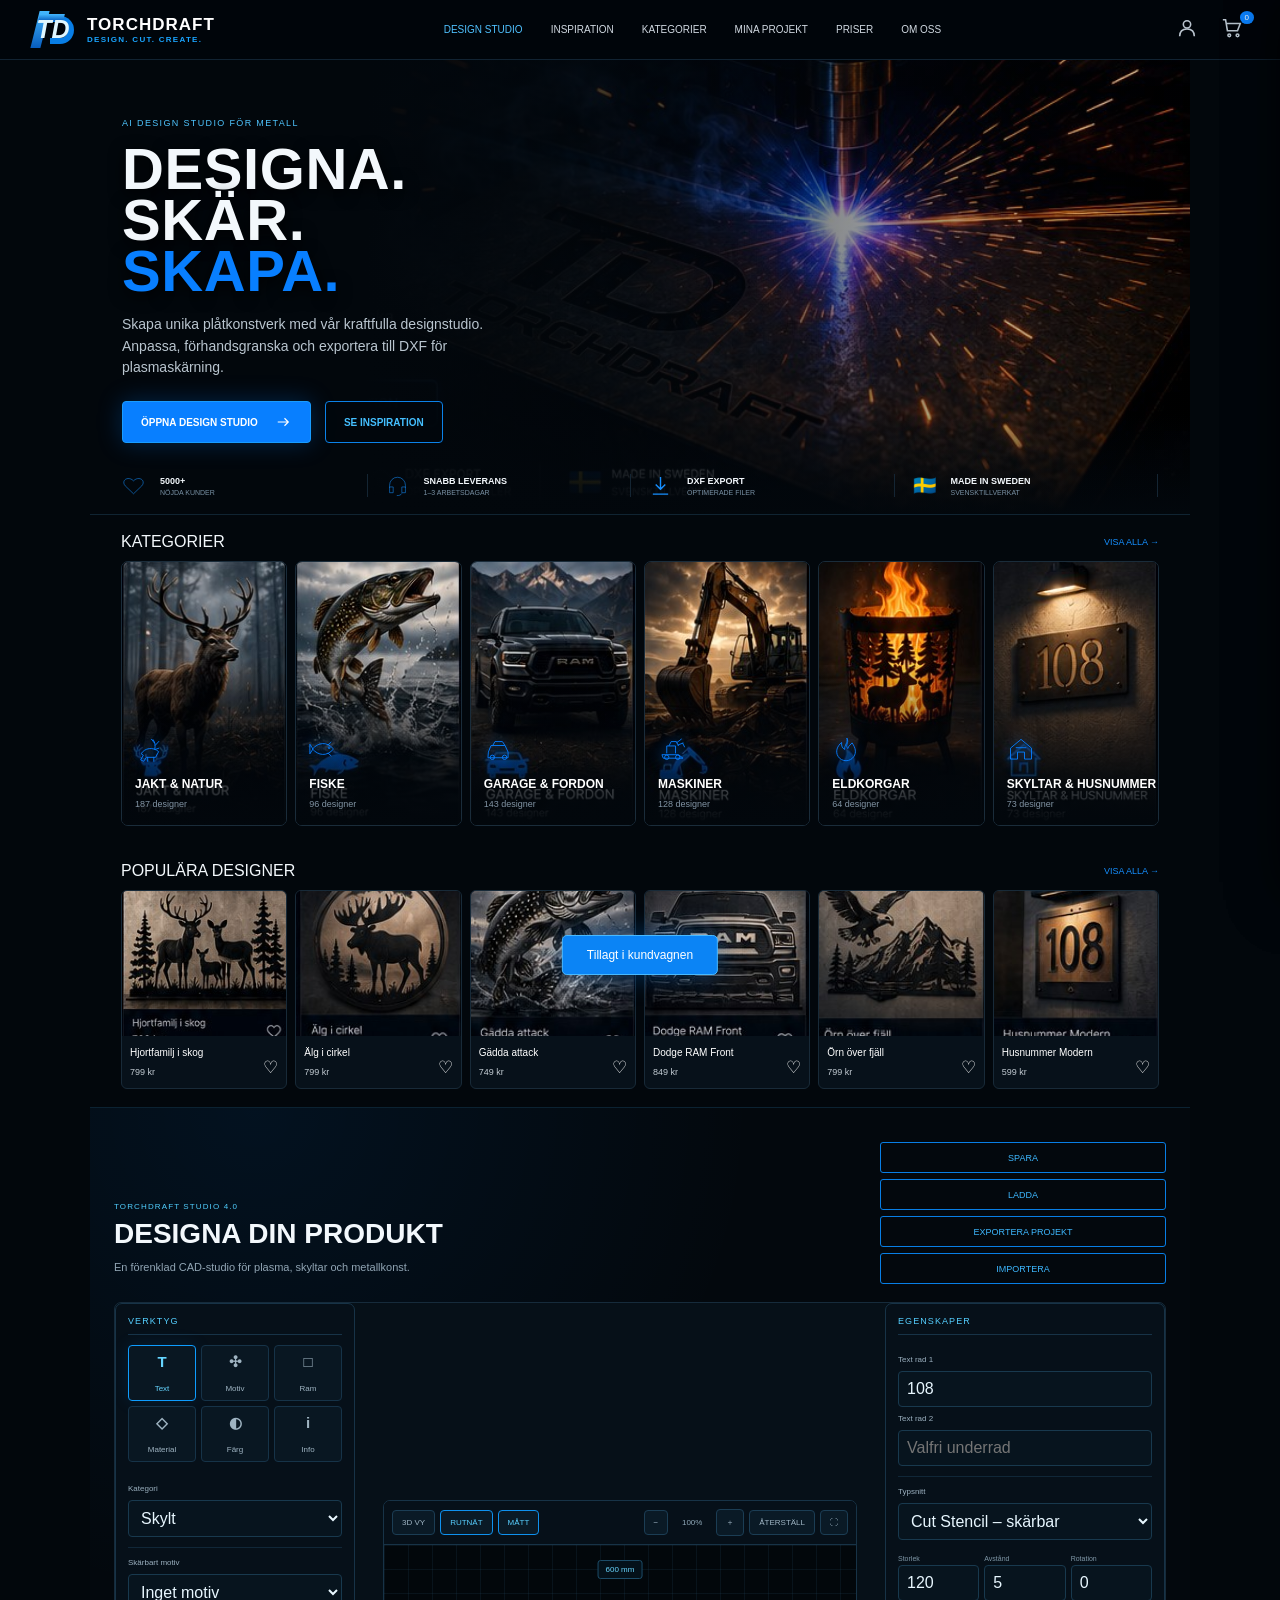
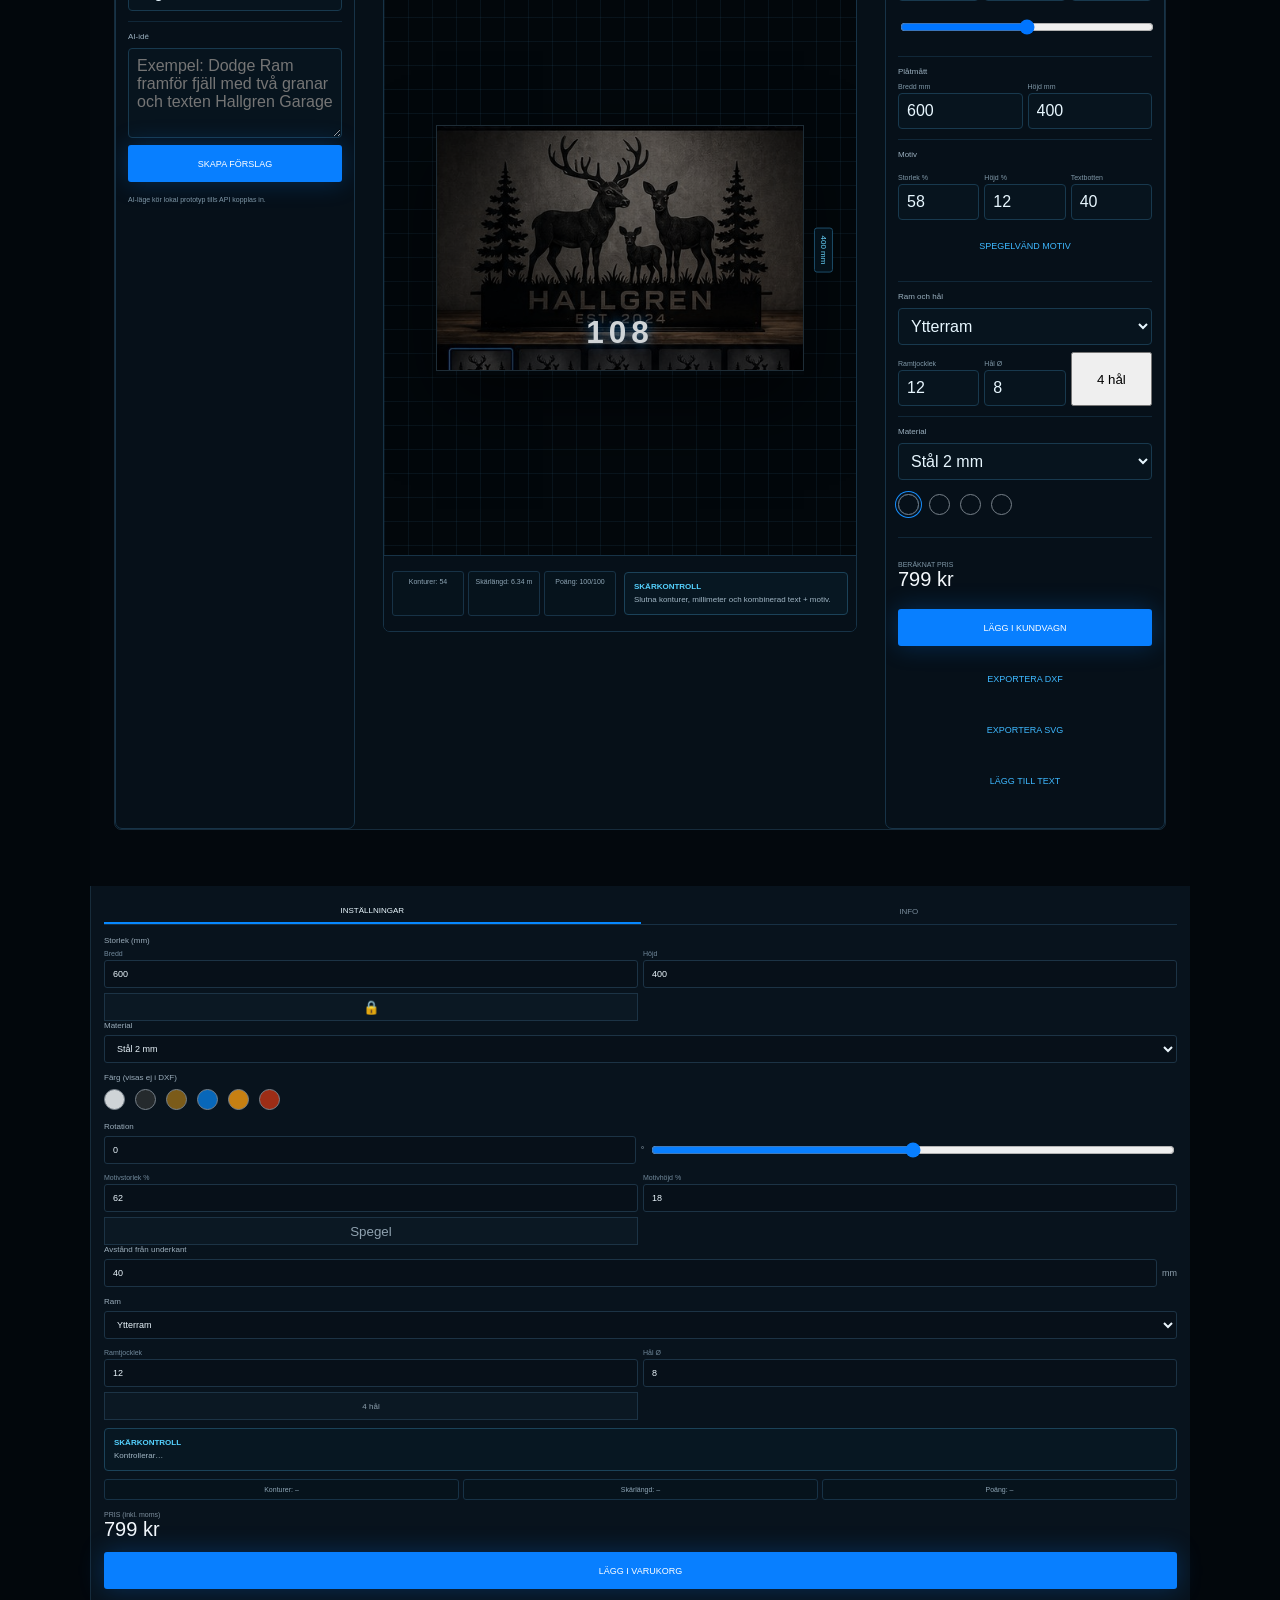
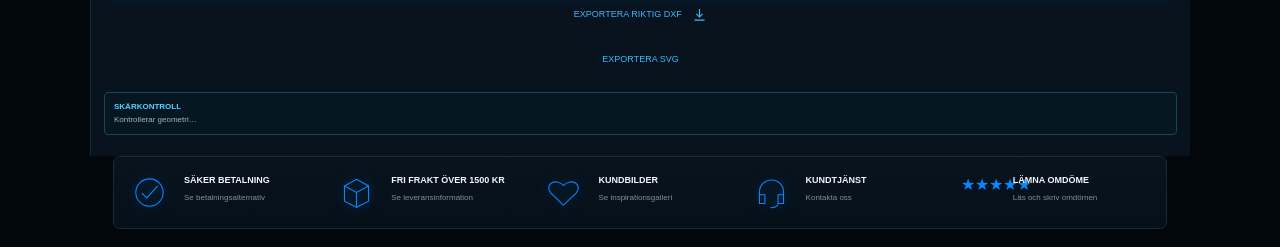
==== commit e269efc7: "Add files via upload" ====
--- a/index.html
+++ b/index.html
@@ -90,44 +90,198 @@
       </div>
     </section>
 
-    <section id="studio" class="studio-section">
-      <div class="studio-title"><h2>DESIGN STUDIO</h2><span>LIVE PREVIEW</span></div>
-      <div class="studio-shell">
-        <aside class="studio-tools">
-          <button class="selected studio-tool" data-tool="text"><b>T</b><span>TEXT</span></button>
-          <button class="studio-tool" data-tool="design"><b>✣</b><span>DESIGN</span></button>
-          <button class="studio-tool" data-tool="frame"><b>□</b><span>RAM</span></button>
-          <button class="studio-tool" data-tool="material"><b>◇</b><span>MATERIAL</span></button>
-          <button class="studio-tool" data-tool="color"><b>◐</b><span>FÄRG</span></button>
-          <button class="studio-tool" data-tool="info"><b>i</b><span>INFO</span></button>
-        </aside>
-
-        <aside class="editor-left">
-          <div class="field"><label>Rad 1</label><input id="line1" value="HALLGREN"></div>
-          <div class="field"><label>Rad 2 (valfri)</label><input id="line2" value="EST. 2024"></div>
-          <div class="field"><label>Skärbart motiv</label><select id="motifSelect"><option value="none">Inget motiv</option><option value="deer">Hjort</option><option value="fish">Gädda</option><option value="excavator">Grävmaskin</option><option value="mountains">Fjäll & granar</option><option value="flame">Flamma</option><option value="gear">Kugghjul</option></select></div><div class="field"><label>Typsnitt</label><select id="fontSelect"><option value="industrial">Industrial</option><option value="stencil">Stencil</option><option value="western">Western</option><option value="modern">Modern</option><option value="classic">Classic (förhandsvisning)</option><option value="cut-stencil">Cut Stencil – skärbar</option></select></div>
-          <div class="field"><label>Storlek</label><div class="number-row"><input id="fontSize" type="number" value="120"><span>mm</span><button>≡</button><button>☰</button></div></div>
-          <div class="field"><label>Bokstavsavstånd</label><input id="letterSpace" type="range" min="0" max="16" value="5"></div>
-          <button class="outline-btn" id="addText">LÄGG TILL TEXT</button><div class="project-buttons"><button class="outline-btn" id="saveProject">SPARA PROJEKT</button><button class="outline-btn" id="loadProject">LADDA SENASTE</button></div>
-        </aside>
-
-        <section class="preview-wrap">
-          <div class="preview-toolbar"><span>◉</span><button id="view3dButton">3D VY</button><span class="spacer"></span><button id="fullscreenButton">⛶</button><button id="zoomOutButton">−</button><button id="zoomInButton">＋</button></div>
-          <div class="preview-stage">
-            <img id="previewImage" src="studio-hjortfamilj.jpg" alt="Förhandsvisning av hjortfamilj"><svg id="motifPreview" viewBox="0 0 600 400"></svg>
-            <div class="preview-text">
-              <strong id="previewLine1">HALLGREN</strong>
-              <span id="previewLine2">EST. 2024</span>
-            </div>
+    
+<section id="studio" class="studio-pro">
+  <div class="studio-pro-head">
+    <div>
+      <small>TORCHDRAFT STUDIO 4.0</small>
+      <h2>DESIGNA DIN PRODUKT</h2>
+      <p>En förenklad CAD-studio för plasma, skyltar och metallkonst.</p>
+    </div>
+    <div class="studio-pro-actions">
+      <button class="outline-btn" id="saveProject">SPARA</button>
+      <button class="outline-btn" id="loadProject">LADDA</button>
+      <button class="outline-btn" id="exportProject">EXPORTERA PROJEKT</button>
+      <input id="importProjectFile" type="file" accept=".json,.torchdraft.json" hidden>
+      <button class="outline-btn" id="importProject">IMPORTERA</button>
+    </div>
+  </div>
+
+  <div class="studio-shell">
+    <aside class="studio-sidebar studio-left">
+      <div class="panel-title">VERKTYG</div>
+      <div class="studio-tool-grid">
+        <button class="studio-tool selected" data-tool="text"><b>T</b><span>Text</span></button>
+        <button class="studio-tool" data-tool="design"><b>✣</b><span>Motiv</span></button>
+        <button class="studio-tool" data-tool="frame"><b>□</b><span>Ram</span></button>
+        <button class="studio-tool" data-tool="material"><b>◇</b><span>Material</span></button>
+        <button class="studio-tool" data-tool="color"><b>◐</b><span>Färg</span></button>
+        <button class="studio-tool" data-tool="info"><b>i</b><span>Info</span></button>
+      </div>
+
+      <div class="studio-panel-group">
+        <label>Kategori</label>
+        <select id="productType">
+          <option value="sign">Skylt</option>
+          <option value="wallart">Väggkonst</option>
+          <option value="firebasket">Eldkorg</option>
+          <option value="vehicle">Fordonsdekor</option>
+          <option value="machine">Maskinmotiv</option>
+          <option value="house-number">Husnummer</option>
+        </select>
+      </div>
+
+      <div class="studio-panel-group">
+        <label>Skärbart motiv</label>
+        <select id="motifSelect">
+          <option value="none">Inget motiv</option>
+          <option value="deer">Hjort</option>
+          <option value="moose">Älg</option>
+          <option value="fish">Gädda</option>
+          <option value="excavator">Grävmaskin</option>
+          <option value="mountains">Fjäll & granar</option>
+          <option value="flame">Flamma</option>
+          <option value="gear">Kugghjul</option>
+          <option value="paw">Hundtass</option>
+          <option value="eagle">Örn</option>
+        </select>
+      </div>
+
+      <div class="studio-panel-group">
+        <label>AI-idé</label>
+        <textarea id="aiPrompt" rows="4" placeholder="Exempel: Dodge Ram framför fjäll med två granar och texten Hallgren Garage"></textarea>
+        <button class="primary full" id="aiSuggestButton">SKAPA FÖRSLAG</button>
+        <small id="aiStatus">AI-läge kör lokal prototyp tills API kopplas in.</small>
+      </div>
+    </aside>
+
+    <main class="studio-canvas-wrap">
+      <div class="canvas-toolbar">
+        <div class="canvas-toolbar-left">
+          <button id="view3dButton">3D VY</button>
+          <button id="gridToggle" class="active">RUTNÄT</button>
+          <button id="measureToggle" class="active">MÅTT</button>
+        </div>
+        <div class="canvas-toolbar-right">
+          <button id="zoomOutButton">−</button>
+          <span id="zoomLabel">100%</span>
+          <button id="zoomInButton">＋</button>
+          <button id="resetViewButton">ÅTERSTÄLL</button>
+          <button id="fullscreenButton">⛶</button>
+        </div>
+      </div>
+
+      <div class="canvas-stage" id="canvasStage">
+        <div class="canvas-grid" id="canvasGrid"></div>
+        <div class="dimension dimension-top" id="dimensionTop">600 mm</div>
+        <div class="dimension dimension-side" id="dimensionSide">400 mm</div>
+
+        <div class="workpiece" id="workpiece">
+          <img id="previewImage" src="studio-hjortfamilj.jpg" alt="Förhandsvisning">
+          <svg id="motifPreview" viewBox="0 0 600 400"></svg>
+          <div class="preview-text">
+            <div id="previewLine1">DIN TEXT</div>
+            <div id="previewLine2"></div>
           </div>
-          <div class="thumbs">
-            <button class="active"><img src="prod-hjortfamilj.jpg" alt=""></button>
-            <button><img src="prod-alg.jpg" alt=""></button>
-            <button><img src="prod-gadda.jpg" alt=""></button>
-            <button><img src="prod-ram.jpg" alt=""></button>
-            <button><img src="prod-orn.jpg" alt=""></button>
-          </div>
-        </section>
+        </div>
+      </div>
+
+      <div class="canvas-footer">
+        <div id="designMetrics" class="design-metrics">
+          <span>Konturer: –</span><span>Skärlängd: –</span><span>Poäng: –</span>
+        </div>
+        <div class="manufacturing-status" id="manufacturingStatus">
+          <b>SKÄRKONTROLL</b>
+          <span id="manufacturingText">Kontrollerar…</span>
+        </div>
+      </div>
+    </main>
+
+    <aside class="studio-sidebar studio-right">
+      <div class="panel-title">EGENSKAPER</div>
+
+      <div class="studio-panel-group">
+        <label>Text rad 1</label>
+        <input id="line1" value="108">
+        <label>Text rad 2</label>
+        <input id="line2" placeholder="Valfri underrad">
+      </div>
+
+      <div class="studio-panel-group">
+        <label>Typsnitt</label>
+        <select id="fontSelect">
+          <option value="cut-stencil">Cut Stencil – skärbar</option>
+          <option value="classic">Classic – förhandsvisning</option>
+          <option value="industrial">Industrial</option>
+          <option value="modern">Modern</option>
+        </select>
+        <div class="triple">
+          <div><small>Storlek</small><input id="fontSize" type="number" value="120"></div>
+          <div><small>Avstånd</small><input id="letterSpace" type="number" value="5"></div>
+          <div><small>Rotation</small><input id="rotation" type="number" value="0"></div>
+        </div>
+        <input id="rotationRange" type="range" min="-12" max="12" value="0">
+      </div>
+
+      <div class="studio-panel-group">
+        <label>Plåtmått</label>
+        <div class="double">
+          <div><small>Bredd mm</small><input id="width" type="number" value="600"></div>
+          <div><small>Höjd mm</small><input id="height" type="number" value="400"></div>
+        </div>
+      </div>
+
+      <div class="studio-panel-group">
+        <label>Motiv</label>
+        <div class="triple">
+          <div><small>Storlek %</small><input id="motifScale" type="number" value="58"></div>
+          <div><small>Höjd %</small><input id="motifY" type="number" value="12"></div>
+          <div><small>Textbotten</small><input id="bottomDistance" type="number" value="40"></div>
+        </div>
+        <button id="mirrorMotif" class="outline-btn full">SPEGELVÄND MOTIV</button>
+      </div>
+
+      <div class="studio-panel-group">
+        <label>Ram och hål</label>
+        <select id="frameMode">
+          <option value="outer">Ytterram</option>
+          <option value="plate">Hel plåt</option>
+          <option value="none">Ingen ram</option>
+        </select>
+        <div class="triple">
+          <div><small>Ramtjocklek</small><input id="frameThickness" type="number" value="12"></div>
+          <div><small>Hål Ø</small><input id="mountHole" type="number" value="8"></div>
+          <button id="toggleHoles">4 hål</button>
+        </div>
+      </div>
+
+      <div class="studio-panel-group">
+        <label>Material</label>
+        <select id="material">
+          <option>Stål 2 mm</option>
+          <option>Stål 3 mm</option>
+          <option>Corten 3 mm</option>
+          <option>Rostfritt 2 mm</option>
+        </select>
+        <div class="swatches">
+          <button data-color="#cfd4d7" class="active" style="--sw:#cfd4d7"></button>
+          <button data-color="#111111" style="--sw:#111111"></button>
+          <button data-color="#8a4f2d" style="--sw:#8a4f2d"></button>
+          <button data-color="#2d6f9f" style="--sw:#2d6f9f"></button>
+        </div>
+      </div>
+
+      <div class="studio-panel-group export-box">
+        <div class="price"><small>BERÄKNAT PRIS</small><strong id="price">799 kr</strong></div>
+        <button class="primary full" id="addCart">LÄGG I KUNDVAGN</button>
+        <button class="outline-btn full" id="exportDxf">EXPORTERA DXF</button>
+        <button class="outline-btn full" id="exportSvg">EXPORTERA SVG</button>
+        <button class="outline-btn full" id="addText">LÄGG TILL TEXT</button>
+      </div>
+    </aside>
+  </div>
+</section>
+
 
         <aside class="editor-right">
           <div class="tabs"><button class="active">INSTÄLLNINGAR</button><button>INFO</button></div>
--- a/app.css
+++ b/app.css
@@ -40,3 +40,38 @@
 .review-list{display:grid;gap:7px;margin-bottom:15px}.review-card{padding:10px;border:1px solid #17384d;background:#081722;border-radius:4px}.review-card b{font-size:10px}.review-card .rating{color:#0788ff}.review-card p{font-size:9px;color:#a0b4c2;line-height:1.45}
 .checkout-warning{font-size:9px;color:#ffd166;padding:8px;border:1px solid #705b24;background:#211b0d;border-radius:4px}
 .preview-stage.preview-3d img{transform:perspective(900px) rotateY(-13deg) rotateX(4deg) scale(.94);transition:.3s}.preview-stage img{transition:.3s}
+
+.studio-pro{padding:34px 24px 56px;background:radial-gradient(circle at 15% 0%,rgba(0,132,255,.08),transparent 30%),#03080d;border-top:1px solid #0b2232}
+.studio-pro-head{display:flex;justify-content:space-between;gap:18px;align-items:flex-end;max-width:1500px;margin:0 auto 18px}
+.studio-pro-head small{font-size:8px;color:#51cfff;letter-spacing:.14em}.studio-pro-head h2{font-size:28px;margin:5px 0}.studio-pro-head p{color:#91a5b4;font-size:11px}
+.studio-pro-actions{display:flex;gap:6px;flex-wrap:wrap;justify-content:flex-end}
+.studio-shell{display:grid;grid-template-columns:240px minmax(0,1fr) 280px;gap:10px;max-width:1500px;margin:0 auto;min-height:760px}
+.studio-sidebar{background:#061019;border:1px solid #173347;border-radius:7px;padding:12px;overflow:auto}
+.panel-title{font-size:9px;color:#55cfff;letter-spacing:.12em;border-bottom:1px solid #173347;padding-bottom:8px;margin-bottom:10px}
+.studio-tool-grid{display:grid;grid-template-columns:repeat(3,1fr);gap:5px;margin-bottom:12px}
+.studio-tool{min-height:56px;background:#091722;border:1px solid #163348;color:#9fb4c2;border-radius:4px;display:grid;place-items:center;gap:2px;cursor:pointer}
+.studio-tool b{font-size:15px}.studio-tool span{font-size:8px}.studio-tool.selected{border-color:#0e9dff;color:#65d5ff;box-shadow:0 0 18px rgba(0,137,255,.12)}
+.studio-panel-group{display:grid;gap:7px;padding:10px 0;border-bottom:1px solid #102738}.studio-panel-group:last-child{border-bottom:0}
+.studio-panel-group label{font-size:8px;color:#9bb0bf}.studio-panel-group small{font-size:7px;color:#7f97a7}
+.studio-panel-group input,.studio-panel-group select,.studio-panel-group textarea{width:100%;background:#07141e;border:1px solid #18394e;color:#e8f7ff;border-radius:4px;padding:8px;font:inherit}
+.double,.triple{display:grid;gap:5px}.double{grid-template-columns:1fr 1fr}.triple{grid-template-columns:1fr 1fr 1fr}
+.studio-canvas-wrap{min-width:0;background:#040b11;border:1px solid #173347;border-radius:7px;display:grid;grid-template-rows:auto 1fr auto;overflow:hidden}
+.canvas-toolbar{display:flex;justify-content:space-between;align-items:center;padding:8px;border-bottom:1px solid #173347;background:#061019}
+.canvas-toolbar-left,.canvas-toolbar-right{display:flex;gap:5px;align-items:center}.canvas-toolbar button{background:#0a1a26;border:1px solid #1b3d54;color:#9fb5c4;border-radius:4px;padding:7px 9px;font-size:8px}.canvas-toolbar button.active{border-color:#0f91ee;color:#58cfff}
+#zoomLabel{font-size:8px;color:#8fa8b8;min-width:38px;text-align:center}
+.canvas-stage{position:relative;min-height:610px;display:grid;place-items:center;overflow:hidden;background:#02070b}
+.canvas-grid{position:absolute;inset:0;background-image:linear-gradient(rgba(50,110,145,.12) 1px,transparent 1px),linear-gradient(90deg,rgba(50,110,145,.12) 1px,transparent 1px);background-size:24px 24px}
+.canvas-grid.hidden{display:none}
+.workpiece{position:relative;width:min(78%,780px);aspect-ratio:3/2;transform-origin:center;transition:.2s;box-shadow:0 30px 70px rgba(0,0,0,.55)}
+.workpiece img{width:100%;height:100%;object-fit:cover;border:1px solid #27506a;filter:saturate(.65) brightness(.58)}
+.workpiece #motifPreview{position:absolute;inset:0;width:100%;height:100%;pointer-events:none}
+.workpiece #motifPreview polygon{fill:none;stroke:#55d2ff;stroke-width:2.4;vector-effect:non-scaling-stroke;filter:drop-shadow(0 0 5px rgba(0,145,255,.7))}
+.workpiece .preview-text{position:absolute;left:50%;bottom:28px;transform:translateX(-50%);text-align:center;color:#dce9ef;text-shadow:0 0 12px rgba(0,144,255,.5);white-space:nowrap}
+.workpiece .preview-text>div:first-child{font-size:38px;font-weight:800;letter-spacing:4px}.workpiece .preview-text>div:last-child{font-size:16px;margin-top:4px}
+.dimension{position:absolute;font-size:8px;color:#69d6ff;background:#04111a;border:1px solid #1c4c68;padding:4px 7px;border-radius:3px;z-index:4}
+.dimension-top{top:15px;left:50%;transform:translateX(-50%)}.dimension-side{right:10px;top:50%;transform:translateY(-50%) rotate(90deg)}
+.dimension.hidden{display:none}
+.canvas-footer{display:grid;grid-template-columns:1fr 1fr;gap:8px;padding:8px;border-top:1px solid #173347;background:#061019}
+.export-box{position:sticky;bottom:0;background:#061019;padding-top:12px}
+@media(max-width:1050px){.studio-shell{grid-template-columns:200px minmax(0,1fr)}.studio-right{grid-column:1/-1;display:grid;grid-template-columns:repeat(3,1fr);gap:10px}.studio-right .panel-title{grid-column:1/-1}.export-box{position:static}}
+@media(max-width:760px){.studio-pro{padding:24px 10px 40px}.studio-pro-head{display:grid}.studio-pro-actions{justify-content:flex-start}.studio-shell{grid-template-columns:1fr}.studio-left,.studio-right{display:block}.studio-canvas-wrap{grid-row:2}.canvas-stage{min-height:420px}.workpiece{width:92%}.canvas-footer{grid-template-columns:1fr}.studio-pro-head h2{font-size:22px}.studio-right{grid-column:auto}.canvas-toolbar{gap:7px;align-items:flex-start}.canvas-toolbar-left,.canvas-toolbar-right{flex-wrap:wrap}}
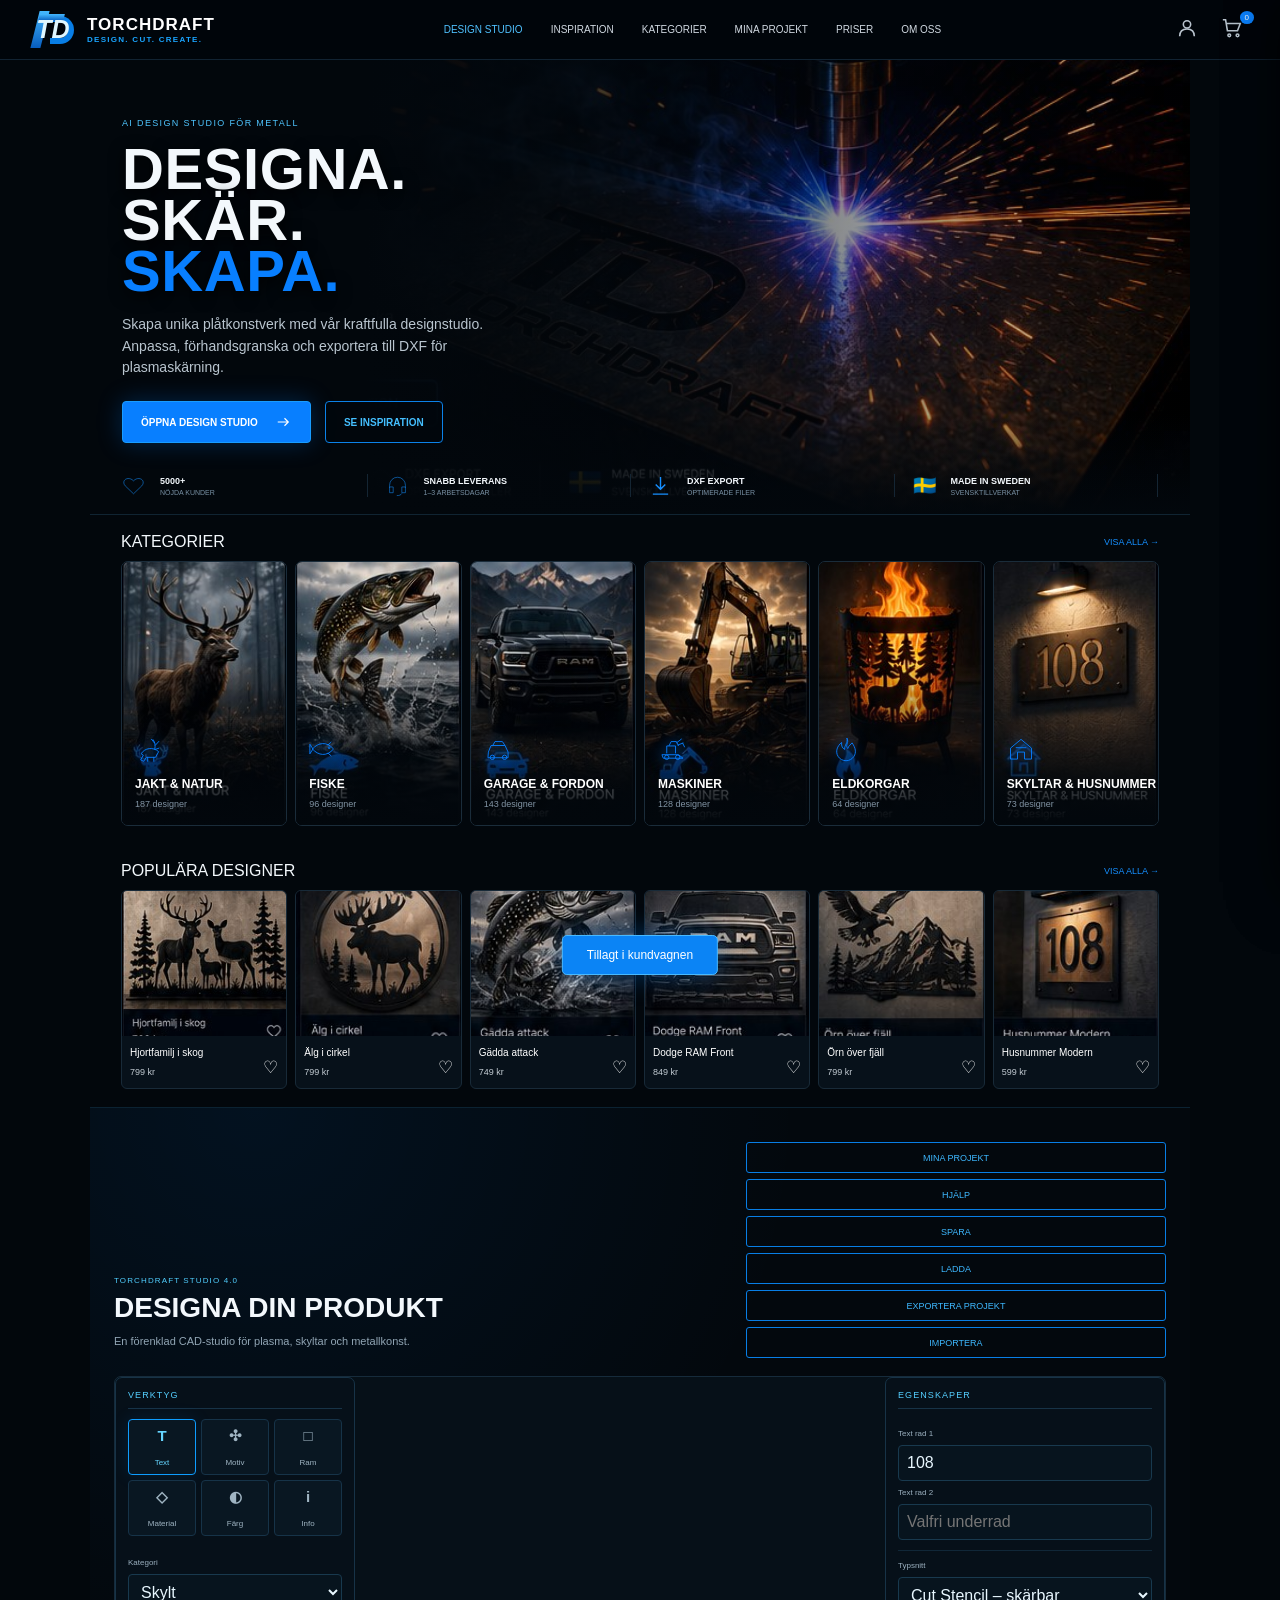
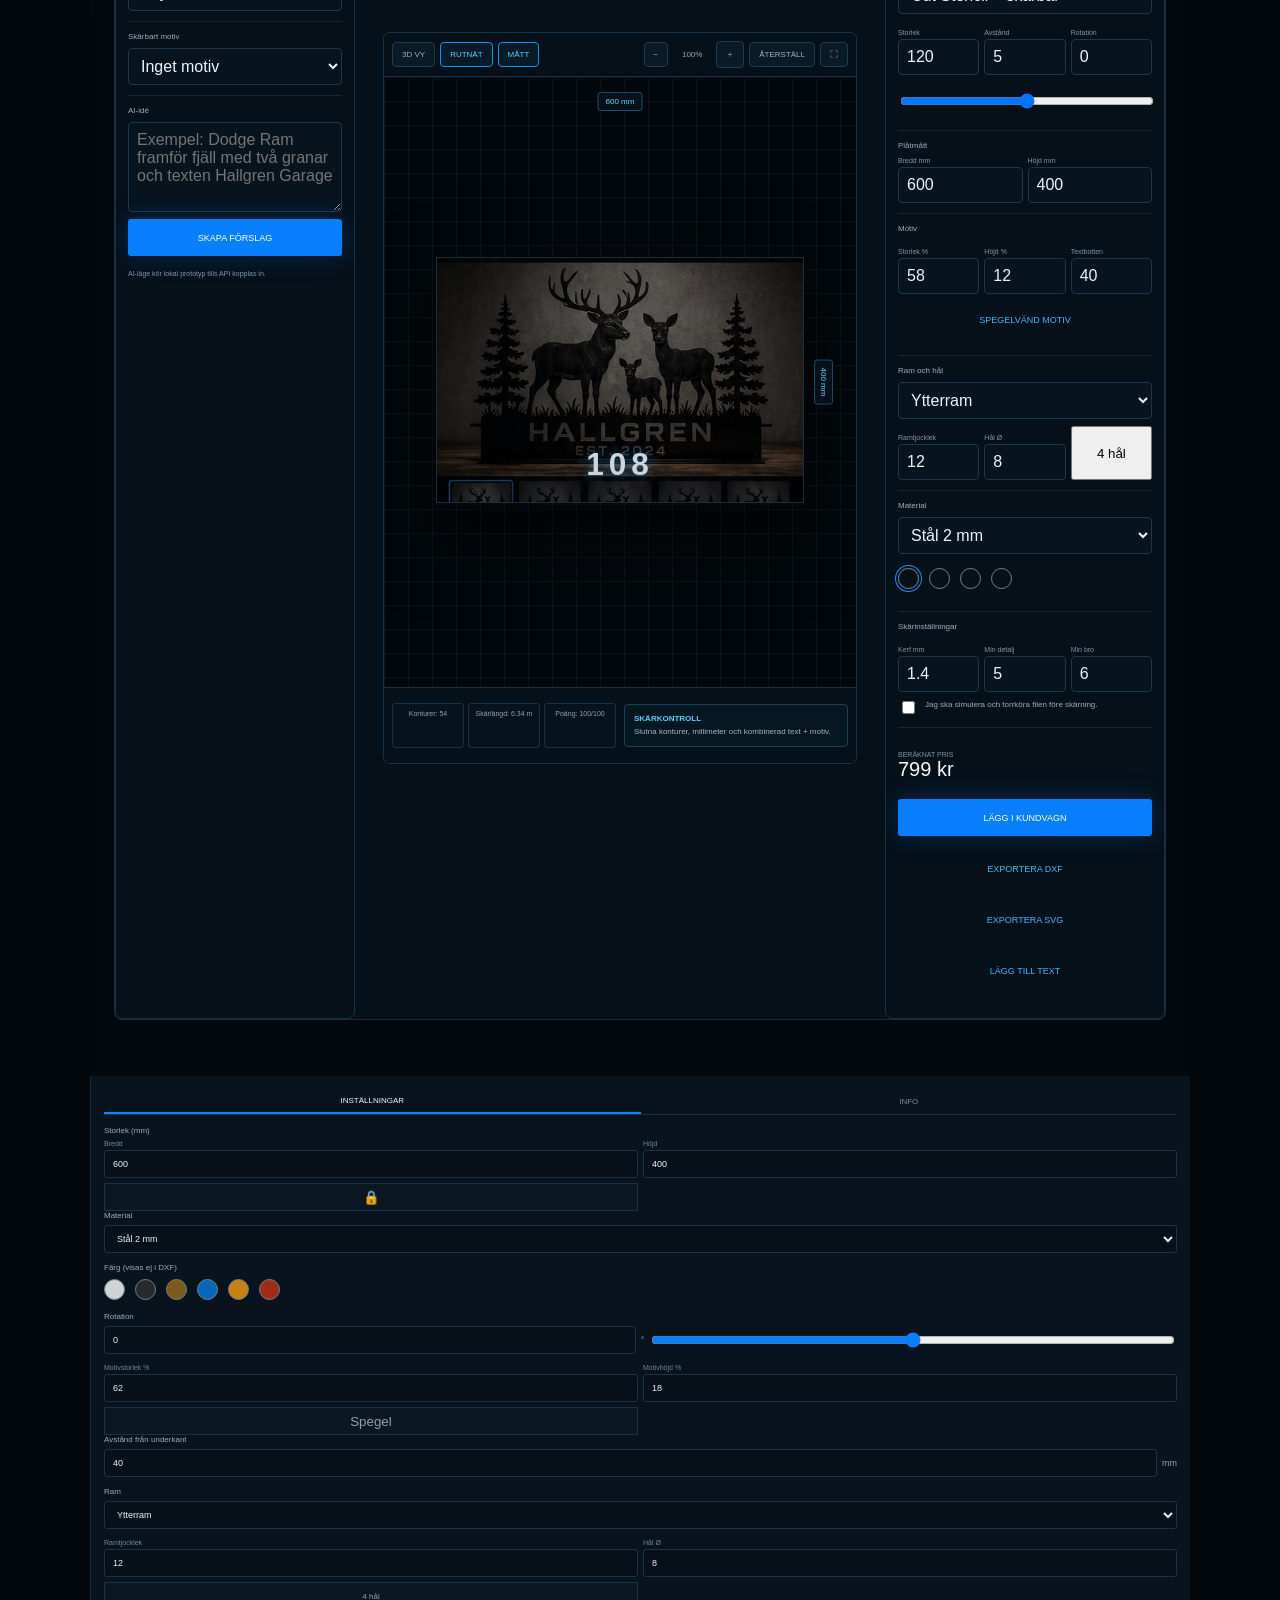
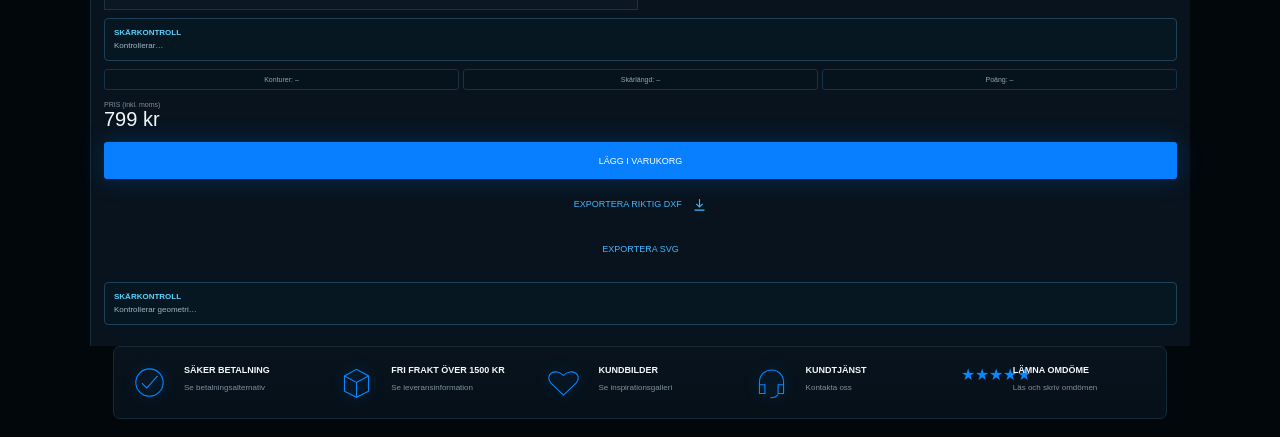
==== commit 3448eabb: "Add files via upload" ====
--- a/index.html
+++ b/index.html
@@ -1,394 +1,361 @@
-<!doctype html>
+<!DOCTYPE html>
+
 <html lang="sv">
 <head>
-  <meta charset="utf-8">
-  <meta name="viewport" content="width=device-width,initial-scale=1,viewport-fit=cover">
-  <meta name="theme-color" content="#03070c">
-  <title>TorchDraft – Designa. Skär. Skapa.</title>
-  <link rel="stylesheet" href="app.css">
+<meta charset="utf-8"/>
+<meta content="width=device-width,initial-scale=1,viewport-fit=cover" name="viewport"/>
+<meta content="#03070c" name="theme-color"/>
+<title>TorchDraft – Designa. Skär. Skapa.</title>
+<link href="app.css" rel="stylesheet"/>
 </head>
 <body>
-  <svg aria-hidden="true" class="svg-sprite">
-    <symbol id="icon-user" viewBox="0 0 24 24"><circle cx="12" cy="8" r="4"/><path d="M4 21c0-5 3-8 8-8s8 3 8 8"/></symbol>
-    <symbol id="icon-cart" viewBox="0 0 24 24"><path d="M2 3h3l2 12h11l3-8H6"/><circle cx="9" cy="20" r="1.5"/><circle cx="18" cy="20" r="1.5"/></symbol>
-    <symbol id="icon-deer" viewBox="0 0 64 64"><path d="M14 43c8-14 28-16 40-5l-7 13H26l-6 9-7-3 6-11Z"/><path d="M45 34c2-11 1-17-4-24m5 14 9-10m-10 5-8-10m9 24 9-3M29 50v11m14-11v11"/></symbol>
-    <symbol id="icon-fish" viewBox="0 0 64 64"><path d="M8 32c13-15 33-18 48 0-15 18-35 15-48 0Z"/><path d="M9 32 2 21v22Zm34-9 8-7m-8 25 8 7"/><circle cx="46" cy="29" r="2"/></symbol>
-    <symbol id="icon-car" viewBox="0 0 64 64"><path d="M10 39 16 24h32l7 15v13H9Z"/><path d="M20 24 25 15h17l6 9"/><circle cx="19" cy="51" r="5"/><circle cx="47" cy="51" r="5"/></symbol>
-    <symbol id="icon-excavator" viewBox="0 0 64 64"><path d="M9 45h38l10 8H12Z"/><path d="M20 42V25h20v17M25 25l5-10h12l5 10"/><path d="m42 18 12-9m-9 14 13-5m-2 0 5 10"/><circle cx="20" cy="51" r="5"/><circle cx="45" cy="51" r="5"/></symbol>
-    <symbol id="icon-fire" viewBox="0 0 64 64"><path d="M34 7c6 12-5 15 2 24 2-7 7-9 10-13 8 12 10 22 4 31-8 13-28 13-36 0-7-11-2-24 8-32-1 9 2 13 7 16-1-10 8-15 5-26Z"/></symbol>
-    <symbol id="icon-house" viewBox="0 0 64 64"><path d="M8 30 32 10l24 20v25H40V39H24v16H8Z"/><path d="M20 29h24"/></symbol>
-    <symbol id="icon-check" viewBox="0 0 64 64"><circle cx="32" cy="32" r="25"/><path d="m18 33 9 9 20-22"/></symbol>
-    <symbol id="icon-box" viewBox="0 0 64 64"><path d="m10 20 22-12 22 12v28L32 59 10 48Z"/><path d="m10 20 22 12 22-12M32 32v27"/></symbol>
-    <symbol id="icon-headset" viewBox="0 0 64 64"><path d="M10 38V31a22 22 0 0 1 44 0v7"/><path d="M10 36h10v16H10Zm34 0h10v16H44ZM44 54c-3 5-7 6-14 6"/></symbol>
-    <symbol id="icon-heart" viewBox="0 0 64 64"><path d="M32 55 9 33C-4 18 17 4 32 19 47 4 68 18 55 33Z"/></symbol>
-    <symbol id="icon-download" viewBox="0 0 24 24"><path d="M12 3v13m-5-5 5 5 5-5M4 21h16"/></symbol>
-    <symbol id="icon-arrow" viewBox="0 0 24 24"><path d="M5 12h14m-5-5 5 5-5 5"/></symbol>
-  </svg>
-
-  <header class="topbar">
-    <a class="brand" href="#top">
-      <span class="brand-mark"><i></i><b>TD</b></span>
-      <span class="brand-copy"><strong>TORCHDRAFT</strong><small>DESIGN. CUT. CREATE.</small></span>
-    </a>
-    <nav>
-      <a class="active" href="#studio">DESIGN STUDIO</a>
-      <a href="#inspiration">INSPIRATION</a>
-      <a href="#categories">KATEGORIER</a>
-      <a href="#projects" id="projectsNav">MINA PROJEKT</a>
-      <a href="#prices" id="pricesNav">PRISER</a>
-      <a href="#about" id="aboutNav">OM OSS</a>
-    </nav>
-    <div class="top-actions">
-      <button aria-label="Konto" id="accountButton"><svg><use href="#icon-user"/></svg></button>
-      <button aria-label="Kundvagn" class="cart" id="cartButton"><svg><use href="#icon-cart"/></svg><span id="cartCount">0</span></button>
-      <button class="menu" id="menuButton" aria-label="Meny">☰</button>
-    </div>
-  </header>
-
-  <main id="top">
-    <section class="hero">
-      <div class="hero-bg"></div>
-      <div class="hero-shade"></div>
-      <div class="hero-copy">
-        <span class="kicker">AI DESIGN STUDIO FÖR METALL</span>
-        <h1>DESIGNA.<br>SKÄR.<br><em>SKAPA.</em></h1>
-        <p>Skapa unika plåtkonstverk med vår kraftfulla designstudio. Anpassa, förhandsgranska och exportera till DXF för plasmaskärning.</p>
-        <div class="hero-buttons">
-          <a class="btn primary" href="#studio">ÖPPNA DESIGN STUDIO <svg><use href="#icon-arrow"/></svg></a>
-          <a class="btn ghost" href="#inspiration">SE INSPIRATION</a>
-        </div>
-      </div>
-      <div class="hero-stats">
-        <div><svg><use href="#icon-heart"/></svg><b>5000+</b><span>NÖJDA KUNDER</span></div>
-        <div><svg><use href="#icon-headset"/></svg><b>SNABB LEVERANS</b><span>1–3 ARBETSDAGAR</span></div>
-        <div><svg><use href="#icon-download"/></svg><b>DXF EXPORT</b><span>OPTIMERADE FILER</span></div>
-        <div><span class="flag">🇸🇪</span><b>MADE IN SWEDEN</b><span>SVENSKTILLVERKAT</span></div>
-      </div>
-    </section>
-
-    <section id="categories" class="section">
-      <div class="section-title"><h2>KATEGORIER</h2><a href="#inspiration">VISA ALLA →</a></div>
-      <div class="category-grid">
-        <button class="category-card" data-category="Jakt & Natur"><img src="cat-jakt.jpg" alt="Kronhjort i skog"><span class="blue-icon"><svg><use href="#icon-deer"/></svg></span><h3>JAKT & NATUR</h3><p>187 designer</p></button>
-        <button class="category-card" data-category="Fiske"><img src="cat-fiske.jpg" alt="Gädda som hoppar"><span class="blue-icon"><svg><use href="#icon-fish"/></svg></span><h3>FISKE</h3><p>96 designer</p></button>
-        <button class="category-card" data-category="Garage & Fordon"><img src="cat-fordon.jpg" alt="Svart pickup framför fjäll"><span class="blue-icon"><svg><use href="#icon-car"/></svg></span><h3>GARAGE & FORDON</h3><p>143 designer</p></button>
-        <button class="category-card" data-category="Maskiner"><img src="cat-maskiner.jpg" alt="Grävmaskin"><span class="blue-icon"><svg><use href="#icon-excavator"/></svg></span><h3>MASKINER</h3><p>128 designer</p></button>
-        <button class="category-card" data-category="Eldkorgar"><img src="cat-eldkorg.jpg" alt="Eldkorg med jaktmotiv"><span class="blue-icon"><svg><use href="#icon-fire"/></svg></span><h3>ELDKORGAR</h3><p>64 designer</p></button>
-        <button class="category-card" data-category="Skyltar & Husnummer"><img src="cat-husnummer.jpg" alt="Husnummer 108"><span class="blue-icon"><svg><use href="#icon-house"/></svg></span><h3>SKYLTAR & HUSNUMMER</h3><p>73 designer</p></button>
-      </div>
-    </section>
-
-    <section id="inspiration" class="section">
-      <div class="section-title"><h2>POPULÄRA DESIGNER</h2><a href="#studio">VISA ALLA →</a></div>
-      <div class="product-grid">
-        <button class="product-card" data-product="Hjortfamilj i skog" data-image="prod-hjortfamilj.jpg" data-price="799"><img src="prod-hjortfamilj.jpg" alt=""><div><h3>Hjortfamilj i skog</h3><span>799 kr</span><i>♡</i></div></button>
-        <button class="product-card" data-product="Älg i cirkel" data-image="prod-alg.jpg" data-price="799"><img src="prod-alg.jpg" alt=""><div><h3>Älg i cirkel</h3><span>799 kr</span><i>♡</i></div></button>
-        <button class="product-card" data-product="Gädda attack" data-image="prod-gadda.jpg" data-price="749"><img src="prod-gadda.jpg" alt=""><div><h3>Gädda attack</h3><span>749 kr</span><i>♡</i></div></button>
-        <button class="product-card" data-product="Dodge RAM Front" data-image="prod-ram.jpg" data-price="849"><img src="prod-ram.jpg" alt=""><div><h3>Dodge RAM Front</h3><span>849 kr</span><i>♡</i></div></button>
-        <button class="product-card" data-product="Örn över fjäll" data-image="prod-orn.jpg" data-price="799"><img src="prod-orn.jpg" alt=""><div><h3>Örn över fjäll</h3><span>799 kr</span><i>♡</i></div></button>
-        <button class="product-card" data-product="Husnummer Modern" data-image="prod-108.jpg" data-price="599"><img src="prod-108.jpg" alt=""><div><h3>Husnummer Modern</h3><span>599 kr</span><i>♡</i></div></button>
-      </div>
-    </section>
-
-    
-<section id="studio" class="studio-pro">
-  <div class="studio-pro-head">
-    <div>
-      <small>TORCHDRAFT STUDIO 4.0</small>
-      <h2>DESIGNA DIN PRODUKT</h2>
-      <p>En förenklad CAD-studio för plasma, skyltar och metallkonst.</p>
-    </div>
-    <div class="studio-pro-actions">
-      <button class="outline-btn" id="saveProject">SPARA</button>
-      <button class="outline-btn" id="loadProject">LADDA</button>
-      <button class="outline-btn" id="exportProject">EXPORTERA PROJEKT</button>
-      <input id="importProjectFile" type="file" accept=".json,.torchdraft.json" hidden>
-      <button class="outline-btn" id="importProject">IMPORTERA</button>
-    </div>
-  </div>
-
-  <div class="studio-shell">
-    <aside class="studio-sidebar studio-left">
-      <div class="panel-title">VERKTYG</div>
-      <div class="studio-tool-grid">
-        <button class="studio-tool selected" data-tool="text"><b>T</b><span>Text</span></button>
-        <button class="studio-tool" data-tool="design"><b>✣</b><span>Motiv</span></button>
-        <button class="studio-tool" data-tool="frame"><b>□</b><span>Ram</span></button>
-        <button class="studio-tool" data-tool="material"><b>◇</b><span>Material</span></button>
-        <button class="studio-tool" data-tool="color"><b>◐</b><span>Färg</span></button>
-        <button class="studio-tool" data-tool="info"><b>i</b><span>Info</span></button>
-      </div>
-
-      <div class="studio-panel-group">
-        <label>Kategori</label>
-        <select id="productType">
-          <option value="sign">Skylt</option>
-          <option value="wallart">Väggkonst</option>
-          <option value="firebasket">Eldkorg</option>
-          <option value="vehicle">Fordonsdekor</option>
-          <option value="machine">Maskinmotiv</option>
-          <option value="house-number">Husnummer</option>
-        </select>
-      </div>
-
-      <div class="studio-panel-group">
-        <label>Skärbart motiv</label>
-        <select id="motifSelect">
-          <option value="none">Inget motiv</option>
-          <option value="deer">Hjort</option>
-          <option value="moose">Älg</option>
-          <option value="fish">Gädda</option>
-          <option value="excavator">Grävmaskin</option>
-          <option value="mountains">Fjäll & granar</option>
-          <option value="flame">Flamma</option>
-          <option value="gear">Kugghjul</option>
-          <option value="paw">Hundtass</option>
-          <option value="eagle">Örn</option>
-        </select>
-      </div>
-
-      <div class="studio-panel-group">
-        <label>AI-idé</label>
-        <textarea id="aiPrompt" rows="4" placeholder="Exempel: Dodge Ram framför fjäll med två granar och texten Hallgren Garage"></textarea>
-        <button class="primary full" id="aiSuggestButton">SKAPA FÖRSLAG</button>
-        <small id="aiStatus">AI-läge kör lokal prototyp tills API kopplas in.</small>
-      </div>
-    </aside>
-
-    <main class="studio-canvas-wrap">
-      <div class="canvas-toolbar">
-        <div class="canvas-toolbar-left">
-          <button id="view3dButton">3D VY</button>
-          <button id="gridToggle" class="active">RUTNÄT</button>
-          <button id="measureToggle" class="active">MÅTT</button>
-        </div>
-        <div class="canvas-toolbar-right">
-          <button id="zoomOutButton">−</button>
-          <span id="zoomLabel">100%</span>
-          <button id="zoomInButton">＋</button>
-          <button id="resetViewButton">ÅTERSTÄLL</button>
-          <button id="fullscreenButton">⛶</button>
-        </div>
-      </div>
-
-      <div class="canvas-stage" id="canvasStage">
-        <div class="canvas-grid" id="canvasGrid"></div>
-        <div class="dimension dimension-top" id="dimensionTop">600 mm</div>
-        <div class="dimension dimension-side" id="dimensionSide">400 mm</div>
-
-        <div class="workpiece" id="workpiece">
-          <img id="previewImage" src="studio-hjortfamilj.jpg" alt="Förhandsvisning">
-          <svg id="motifPreview" viewBox="0 0 600 400"></svg>
-          <div class="preview-text">
-            <div id="previewLine1">DIN TEXT</div>
-            <div id="previewLine2"></div>
-          </div>
-        </div>
-      </div>
-
-      <div class="canvas-footer">
-        <div id="designMetrics" class="design-metrics">
-          <span>Konturer: –</span><span>Skärlängd: –</span><span>Poäng: –</span>
-        </div>
-        <div class="manufacturing-status" id="manufacturingStatus">
-          <b>SKÄRKONTROLL</b>
-          <span id="manufacturingText">Kontrollerar…</span>
-        </div>
-      </div>
-    </main>
-
-    <aside class="studio-sidebar studio-right">
-      <div class="panel-title">EGENSKAPER</div>
-
-      <div class="studio-panel-group">
-        <label>Text rad 1</label>
-        <input id="line1" value="108">
-        <label>Text rad 2</label>
-        <input id="line2" placeholder="Valfri underrad">
-      </div>
-
-      <div class="studio-panel-group">
-        <label>Typsnitt</label>
-        <select id="fontSelect">
-          <option value="cut-stencil">Cut Stencil – skärbar</option>
-          <option value="classic">Classic – förhandsvisning</option>
-          <option value="industrial">Industrial</option>
-          <option value="modern">Modern</option>
-        </select>
-        <div class="triple">
-          <div><small>Storlek</small><input id="fontSize" type="number" value="120"></div>
-          <div><small>Avstånd</small><input id="letterSpace" type="number" value="5"></div>
-          <div><small>Rotation</small><input id="rotation" type="number" value="0"></div>
-        </div>
-        <input id="rotationRange" type="range" min="-12" max="12" value="0">
-      </div>
-
-      <div class="studio-panel-group">
-        <label>Plåtmått</label>
-        <div class="double">
-          <div><small>Bredd mm</small><input id="width" type="number" value="600"></div>
-          <div><small>Höjd mm</small><input id="height" type="number" value="400"></div>
-        </div>
-      </div>
-
-      <div class="studio-panel-group">
-        <label>Motiv</label>
-        <div class="triple">
-          <div><small>Storlek %</small><input id="motifScale" type="number" value="58"></div>
-          <div><small>Höjd %</small><input id="motifY" type="number" value="12"></div>
-          <div><small>Textbotten</small><input id="bottomDistance" type="number" value="40"></div>
-        </div>
-        <button id="mirrorMotif" class="outline-btn full">SPEGELVÄND MOTIV</button>
-      </div>
-
-      <div class="studio-panel-group">
-        <label>Ram och hål</label>
-        <select id="frameMode">
-          <option value="outer">Ytterram</option>
-          <option value="plate">Hel plåt</option>
-          <option value="none">Ingen ram</option>
-        </select>
-        <div class="triple">
-          <div><small>Ramtjocklek</small><input id="frameThickness" type="number" value="12"></div>
-          <div><small>Hål Ø</small><input id="mountHole" type="number" value="8"></div>
-          <button id="toggleHoles">4 hål</button>
-        </div>
-      </div>
-
-      <div class="studio-panel-group">
-        <label>Material</label>
-        <select id="material">
-          <option>Stål 2 mm</option>
-          <option>Stål 3 mm</option>
-          <option>Corten 3 mm</option>
-          <option>Rostfritt 2 mm</option>
-        </select>
-        <div class="swatches">
-          <button data-color="#cfd4d7" class="active" style="--sw:#cfd4d7"></button>
-          <button data-color="#111111" style="--sw:#111111"></button>
-          <button data-color="#8a4f2d" style="--sw:#8a4f2d"></button>
-          <button data-color="#2d6f9f" style="--sw:#2d6f9f"></button>
-        </div>
-      </div>
-
-      <div class="studio-panel-group export-box">
-        <div class="price"><small>BERÄKNAT PRIS</small><strong id="price">799 kr</strong></div>
-        <button class="primary full" id="addCart">LÄGG I KUNDVAGN</button>
-        <button class="outline-btn full" id="exportDxf">EXPORTERA DXF</button>
-        <button class="outline-btn full" id="exportSvg">EXPORTERA SVG</button>
-        <button class="outline-btn full" id="addText">LÄGG TILL TEXT</button>
-      </div>
-    </aside>
-  </div>
-</section>
+<svg aria-hidden="true" class="svg-sprite">
+<symbol id="icon-user" viewbox="0 0 24 24"><circle cx="12" cy="8" r="4"></circle><path d="M4 21c0-5 3-8 8-8s8 3 8 8"></path></symbol>
+<symbol id="icon-cart" viewbox="0 0 24 24"><path d="M2 3h3l2 12h11l3-8H6"></path><circle cx="9" cy="20" r="1.5"></circle><circle cx="18" cy="20" r="1.5"></circle></symbol>
+<symbol id="icon-deer" viewbox="0 0 64 64"><path d="M14 43c8-14 28-16 40-5l-7 13H26l-6 9-7-3 6-11Z"></path><path d="M45 34c2-11 1-17-4-24m5 14 9-10m-10 5-8-10m9 24 9-3M29 50v11m14-11v11"></path></symbol>
+<symbol id="icon-fish" viewbox="0 0 64 64"><path d="M8 32c13-15 33-18 48 0-15 18-35 15-48 0Z"></path><path d="M9 32 2 21v22Zm34-9 8-7m-8 25 8 7"></path><circle cx="46" cy="29" r="2"></circle></symbol>
+<symbol id="icon-car" viewbox="0 0 64 64"><path d="M10 39 16 24h32l7 15v13H9Z"></path><path d="M20 24 25 15h17l6 9"></path><circle cx="19" cy="51" r="5"></circle><circle cx="47" cy="51" r="5"></circle></symbol>
+<symbol id="icon-excavator" viewbox="0 0 64 64"><path d="M9 45h38l10 8H12Z"></path><path d="M20 42V25h20v17M25 25l5-10h12l5 10"></path><path d="m42 18 12-9m-9 14 13-5m-2 0 5 10"></path><circle cx="20" cy="51" r="5"></circle><circle cx="45" cy="51" r="5"></circle></symbol>
+<symbol id="icon-fire" viewbox="0 0 64 64"><path d="M34 7c6 12-5 15 2 24 2-7 7-9 10-13 8 12 10 22 4 31-8 13-28 13-36 0-7-11-2-24 8-32-1 9 2 13 7 16-1-10 8-15 5-26Z"></path></symbol>
+<symbol id="icon-house" viewbox="0 0 64 64"><path d="M8 30 32 10l24 20v25H40V39H24v16H8Z"></path><path d="M20 29h24"></path></symbol>
+<symbol id="icon-check" viewbox="0 0 64 64"><circle cx="32" cy="32" r="25"></circle><path d="m18 33 9 9 20-22"></path></symbol>
+<symbol id="icon-box" viewbox="0 0 64 64"><path d="m10 20 22-12 22 12v28L32 59 10 48Z"></path><path d="m10 20 22 12 22-12M32 32v27"></path></symbol>
+<symbol id="icon-headset" viewbox="0 0 64 64"><path d="M10 38V31a22 22 0 0 1 44 0v7"></path><path d="M10 36h10v16H10Zm34 0h10v16H44ZM44 54c-3 5-7 6-14 6"></path></symbol>
+<symbol id="icon-heart" viewbox="0 0 64 64"><path d="M32 55 9 33C-4 18 17 4 32 19 47 4 68 18 55 33Z"></path></symbol>
+<symbol id="icon-download" viewbox="0 0 24 24"><path d="M12 3v13m-5-5 5 5 5-5M4 21h16"></path></symbol>
+<symbol id="icon-arrow" viewbox="0 0 24 24"><path d="M5 12h14m-5-5 5 5-5 5"></path></symbol>
+</svg>
+<header class="topbar">
+<a class="brand" href="#top">
+<span class="brand-mark"><i></i><b>TD</b></span>
+<span class="brand-copy"><strong>TORCHDRAFT</strong><small>DESIGN. CUT. CREATE.</small></span>
+</a>
+<nav>
+<a class="active" href="#studio">DESIGN STUDIO</a>
+<a href="#inspiration">INSPIRATION</a>
+<a href="#categories">KATEGORIER</a>
+<a href="#projects" id="projectsNav">MINA PROJEKT</a>
+<a href="#prices" id="pricesNav">PRISER</a>
+<a href="#about" id="aboutNav">OM OSS</a>
+</nav>
+<div class="top-actions">
+<button aria-label="Konto" id="accountButton"><svg><use href="#icon-user"></use></svg></button>
+<button aria-label="Kundvagn" class="cart" id="cartButton"><svg><use href="#icon-cart"></use></svg><span id="cartCount">0</span></button>
+<button aria-label="Meny" class="menu" id="menuButton">☰</button>
+</div>
+</header>
+<main id="top">
+<section class="hero">
+<div class="hero-bg"></div>
+<div class="hero-shade"></div>
+<div class="hero-copy">
+<span class="kicker">AI DESIGN STUDIO FÖR METALL</span>
+<h1>DESIGNA.<br/>SKÄR.<br/><em>SKAPA.</em></h1>
+<p>Skapa unika plåtkonstverk med vår kraftfulla designstudio. Anpassa, förhandsgranska och exportera till DXF för plasmaskärning.</p>
+<div class="hero-buttons">
+<a class="btn primary" href="#studio">ÖPPNA DESIGN STUDIO <svg><use href="#icon-arrow"></use></svg></a>
+<a class="btn ghost" href="#inspiration">SE INSPIRATION</a>
+</div>
+</div>
+<div class="hero-stats">
+<div><svg><use href="#icon-heart"></use></svg><b>5000+</b><span>NÖJDA KUNDER</span></div>
+<div><svg><use href="#icon-headset"></use></svg><b>SNABB LEVERANS</b><span>1–3 ARBETSDAGAR</span></div>
+<div><svg><use href="#icon-download"></use></svg><b>DXF EXPORT</b><span>OPTIMERADE FILER</span></div>
+<div><span class="flag">🇸🇪</span><b>MADE IN SWEDEN</b><span>SVENSKTILLVERKAT</span></div>
+</div>
+</section>
+<section class="section" id="categories">
+<div class="section-title"><h2>KATEGORIER</h2><a href="#inspiration">VISA ALLA →</a></div>
+<div class="category-grid">
+<button class="category-card" data-category="Jakt &amp; Natur"><img alt="Kronhjort i skog" src="cat-jakt.jpg"/><span class="blue-icon"><svg><use href="#icon-deer"></use></svg></span><h3>JAKT &amp; NATUR</h3><p>187 designer</p></button>
+<button class="category-card" data-category="Fiske"><img alt="Gädda som hoppar" src="cat-fiske.jpg"/><span class="blue-icon"><svg><use href="#icon-fish"></use></svg></span><h3>FISKE</h3><p>96 designer</p></button>
+<button class="category-card" data-category="Garage &amp; Fordon"><img alt="Svart pickup framför fjäll" src="cat-fordon.jpg"/><span class="blue-icon"><svg><use href="#icon-car"></use></svg></span><h3>GARAGE &amp; FORDON</h3><p>143 designer</p></button>
+<button class="category-card" data-category="Maskiner"><img alt="Grävmaskin" src="cat-maskiner.jpg"/><span class="blue-icon"><svg><use href="#icon-excavator"></use></svg></span><h3>MASKINER</h3><p>128 designer</p></button>
+<button class="category-card" data-category="Eldkorgar"><img alt="Eldkorg med jaktmotiv" src="cat-eldkorg.jpg"/><span class="blue-icon"><svg><use href="#icon-fire"></use></svg></span><h3>ELDKORGAR</h3><p>64 designer</p></button>
+<button class="category-card" data-category="Skyltar &amp; Husnummer"><img alt="Husnummer 108" src="cat-husnummer.jpg"/><span class="blue-icon"><svg><use href="#icon-house"></use></svg></span><h3>SKYLTAR &amp; HUSNUMMER</h3><p>73 designer</p></button>
+</div>
+</section>
+<section class="section" id="inspiration">
+<div class="section-title"><h2>POPULÄRA DESIGNER</h2><a href="#studio">VISA ALLA →</a></div>
+<div class="product-grid">
+<button class="product-card" data-image="prod-hjortfamilj.jpg" data-price="799" data-product="Hjortfamilj i skog"><img alt="" src="prod-hjortfamilj.jpg"/><div><h3>Hjortfamilj i skog</h3><span>799 kr</span><i>♡</i></div></button>
+<button class="product-card" data-image="prod-alg.jpg" data-price="799" data-product="Älg i cirkel"><img alt="" src="prod-alg.jpg"/><div><h3>Älg i cirkel</h3><span>799 kr</span><i>♡</i></div></button>
+<button class="product-card" data-image="prod-gadda.jpg" data-price="749" data-product="Gädda attack"><img alt="" src="prod-gadda.jpg"/><div><h3>Gädda attack</h3><span>749 kr</span><i>♡</i></div></button>
+<button class="product-card" data-image="prod-ram.jpg" data-price="849" data-product="Dodge RAM Front"><img alt="" src="prod-ram.jpg"/><div><h3>Dodge RAM Front</h3><span>849 kr</span><i>♡</i></div></button>
+<button class="product-card" data-image="prod-orn.jpg" data-price="799" data-product="Örn över fjäll"><img alt="" src="prod-orn.jpg"/><div><h3>Örn över fjäll</h3><span>799 kr</span><i>♡</i></div></button>
+<button class="product-card" data-image="prod-108.jpg" data-price="599" data-product="Husnummer Modern"><img alt="" src="prod-108.jpg"/><div><h3>Husnummer Modern</h3><span>599 kr</span><i>♡</i></div></button>
+</div>
+</section>
+<section class="studio-pro" id="studio">
+<div class="studio-pro-head">
+<div>
+<small>TORCHDRAFT STUDIO 4.0</small>
+<h2>DESIGNA DIN PRODUKT</h2>
+<p>En förenklad CAD-studio för plasma, skyltar och metallkonst.</p>
+</div>
+<div class="studio-pro-actions"><button class="outline-btn" id="openProjectsButton">MINA PROJEKT</button><button class="outline-btn" id="helpButton">HJÄLP</button>
+<button class="outline-btn" id="saveProject">SPARA</button>
+<button class="outline-btn" id="loadProject">LADDA</button>
+<button class="outline-btn" id="exportProject">EXPORTERA PROJEKT</button>
+<input accept=".json,.torchdraft.json" hidden="" id="importProjectFile" type="file"/>
+<button class="outline-btn" id="importProject">IMPORTERA</button>
+</div>
+</div>
+<div class="studio-shell">
+<aside class="studio-sidebar studio-left">
+<div class="panel-title">VERKTYG</div>
+<div class="studio-tool-grid">
+<button class="studio-tool selected" data-tool="text"><b>T</b><span>Text</span></button>
+<button class="studio-tool" data-tool="design"><b>✣</b><span>Motiv</span></button>
+<button class="studio-tool" data-tool="frame"><b>□</b><span>Ram</span></button>
+<button class="studio-tool" data-tool="material"><b>◇</b><span>Material</span></button>
+<button class="studio-tool" data-tool="color"><b>◐</b><span>Färg</span></button>
+<button class="studio-tool" data-tool="info"><b>i</b><span>Info</span></button>
+</div>
+<div class="studio-panel-group">
+<label>Kategori</label>
+<select id="productType">
+<option value="sign">Skylt</option>
+<option value="wallart">Väggkonst</option>
+<option value="firebasket">Eldkorg</option>
+<option value="vehicle">Fordonsdekor</option>
+<option value="machine">Maskinmotiv</option>
+<option value="house-number">Husnummer</option>
+</select>
+</div>
+<div class="studio-panel-group">
+<label>Skärbart motiv</label>
+<select id="motifSelect">
+<option value="none">Inget motiv</option>
+<option value="deer">Hjort</option>
+<option value="moose">Älg</option>
+<option value="fish">Gädda</option>
+<option value="excavator">Grävmaskin</option>
+<option value="mountains">Fjäll &amp; granar</option>
+<option value="flame">Flamma</option>
+<option value="gear">Kugghjul</option>
+<option value="paw">Hundtass</option>
+<option value="eagle">Örn</option>
+</select>
+</div>
+<div class="studio-panel-group">
+<label>AI-idé</label>
+<textarea id="aiPrompt" placeholder="Exempel: Dodge Ram framför fjäll med två granar och texten Hallgren Garage" rows="4"></textarea>
+<button class="primary full" id="aiSuggestButton">SKAPA FÖRSLAG</button>
+<small id="aiStatus">AI-läge kör lokal prototyp tills API kopplas in.</small>
+</div>
+</aside>
+<main class="studio-canvas-wrap">
+<div class="canvas-toolbar">
+<div class="canvas-toolbar-left">
+<button id="view3dButton">3D VY</button>
+<button class="active" id="gridToggle">RUTNÄT</button>
+<button class="active" id="measureToggle">MÅTT</button>
+</div>
+<div class="canvas-toolbar-right">
+<button id="zoomOutButton">−</button>
+<span id="zoomLabel">100%</span>
+<button id="zoomInButton">＋</button>
+<button id="resetViewButton">ÅTERSTÄLL</button>
+<button id="fullscreenButton">⛶</button>
+</div>
+</div>
+<div class="canvas-stage" id="canvasStage">
+<div class="canvas-grid" id="canvasGrid"></div>
+<div class="dimension dimension-top" id="dimensionTop">600 mm</div>
+<div class="dimension dimension-side" id="dimensionSide">400 mm</div>
+<div class="workpiece" id="workpiece">
+<img alt="Förhandsvisning" id="previewImage" src="studio-hjortfamilj.jpg"/>
+<svg id="motifPreview" viewbox="0 0 600 400"></svg>
+<div class="preview-text">
+<div id="previewLine1">DIN TEXT</div>
+<div id="previewLine2"></div>
+</div>
+</div>
+</div>
+<div class="canvas-footer">
+<div class="design-metrics" id="designMetrics">
+<span>Konturer: –</span><span>Skärlängd: –</span><span>Poäng: –</span>
+</div>
+<div class="manufacturing-status" id="manufacturingStatus">
+<b>SKÄRKONTROLL</b>
+<span id="manufacturingText">Kontrollerar…</span>
+</div>
+</div>
+</main>
+<aside class="studio-sidebar studio-right">
+<div class="panel-title">EGENSKAPER</div>
+<div class="studio-panel-group">
+<label>Text rad 1</label>
+<input id="line1" value="108"/>
+<label>Text rad 2</label>
+<input id="line2" placeholder="Valfri underrad"/>
+</div>
+<div class="studio-panel-group">
+<label>Typsnitt</label>
+<select id="fontSelect">
+<option value="cut-stencil">Cut Stencil – skärbar</option>
+<option value="classic">Classic – förhandsvisning</option>
+<option value="industrial">Industrial</option>
+<option value="modern">Modern</option>
+</select>
+<div class="triple">
+<div><small>Storlek</small><input id="fontSize" type="number" value="120"/></div>
+<div><small>Avstånd</small><input id="letterSpace" type="number" value="5"/></div>
+<div><small>Rotation</small><input id="rotation" type="number" value="0"/></div>
+</div>
+<input id="rotationRange" max="12" min="-12" type="range" value="0"/>
+</div>
+<div class="studio-panel-group">
+<label>Plåtmått</label>
+<div class="double">
+<div><small>Bredd mm</small><input id="width" type="number" value="600"/></div>
+<div><small>Höjd mm</small><input id="height" type="number" value="400"/></div>
+</div>
+</div>
+<div class="studio-panel-group">
+<label>Motiv</label>
+<div class="triple">
+<div><small>Storlek %</small><input id="motifScale" type="number" value="58"/></div>
+<div><small>Höjd %</small><input id="motifY" type="number" value="12"/></div>
+<div><small>Textbotten</small><input id="bottomDistance" type="number" value="40"/></div>
+</div>
+<button class="outline-btn full" id="mirrorMotif">SPEGELVÄND MOTIV</button>
+</div>
+<div class="studio-panel-group">
+<label>Ram och hål</label>
+<select id="frameMode">
+<option value="outer">Ytterram</option>
+<option value="plate">Hel plåt</option>
+<option value="none">Ingen ram</option>
+</select>
+<div class="triple">
+<div><small>Ramtjocklek</small><input id="frameThickness" type="number" value="12"/></div>
+<div><small>Hål Ø</small><input id="mountHole" type="number" value="8"/></div>
+<button id="toggleHoles">4 hål</button>
+</div>
+</div>
+<div class="studio-panel-group">
+<label>Material</label>
+<select id="material">
+<option>Stål 2 mm</option>
+<option>Stål 3 mm</option>
+<option>Corten 3 mm</option>
+<option>Rostfritt 2 mm</option>
+</select>
+<div class="swatches">
+<button class="active" data-color="#cfd4d7" style="--sw:#cfd4d7"></button>
+<button data-color="#111111" style="--sw:#111111"></button>
+<button data-color="#8a4f2d" style="--sw:#8a4f2d"></button>
+<button data-color="#2d6f9f" style="--sw:#2d6f9f"></button>
+</div>
+</div>
+<div class="studio-panel-group cut-settings"><label>Skärinställningar</label><div class="triple"><div><small>Kerf mm</small><input id="kerfWidth" step="0.1" type="number" value="1.4"/></div><div><small>Min detalj</small><input id="minFeature" step="0.5" type="number" value="5"/></div><div><small>Min bro</small><input id="bridgeWidth" step="0.5" type="number" value="6"/></div></div><label class="check-row"><input id="confirmDryRun" type="checkbox"/> Jag ska simulera och torrköra filen före skärning.</label></div><div class="studio-panel-group export-box">
+<div class="price"><small>BERÄKNAT PRIS</small><strong id="price">799 kr</strong></div>
+<button class="primary full" id="addCart">LÄGG I KUNDVAGN</button>
+<button class="outline-btn full" id="exportDxf">EXPORTERA DXF</button>
+<button class="outline-btn full" id="exportSvg">EXPORTERA SVG</button>
+<button class="outline-btn full" id="addText">LÄGG TILL TEXT</button>
+</div>
+</aside>
+</div>
+</section>
+<aside class="editor-right">
+<div class="tabs"><button class="active">INSTÄLLNINGAR</button><button>INFO</button></div>
+<label>Storlek (mm)</label>
+<div class="double"><div><small>Bredd</small><input id="legacy-width-1" type="number" value="600"/></div><div><small>Höjd</small><input id="legacy-height-1" type="number" value="400"/></div><button>🔒</button></div>
+<div class="field"><label>Material</label><select id="legacy-material-1"><option>Stål 2 mm</option><option>Stål 3 mm</option><option>Corten 3 mm</option><option>Rostfritt 2 mm</option></select></div>
+<label>Färg (visas ej i DXF)</label>
+<div class="swatches">
+<button data-color="#cfd4d7" style="--c:#cfd4d7"></button><button data-color="#252a2d" style="--c:#252a2d"></button><button data-color="#7b5b19" style="--c:#7b5b19"></button><button data-color="#0867b9" style="--c:#0867b9"></button><button data-color="#c78012" style="--c:#c78012"></button><button data-color="#9d2d16" style="--c:#9d2d16"></button>
+</div>
+<div class="field"><label>Rotation</label><div class="number-row"><input id="legacy-rotation-1" type="number" value="0"/><span>°</span><input id="legacy-rotationRange-1" max="12" min="-12" type="range" value="0"/></div></div><div class="double"><div><small>Motivstorlek %</small><input id="legacy-motifScale-1" type="number" value="62"/></div><div><small>Motivhöjd %</small><input id="legacy-motifY-1" type="number" value="18"/></div><button id="legacy-mirrorMotif-1">Spegel</button></div>
+<div class="field"><label>Avstånd från underkant</label><div class="number-row"><input id="legacy-bottomDistance-1" type="number" value="40"/><span>mm</span></div></div>
+<div class="field"><label>Ram</label><select id="legacy-frameMode-1"><option value="outer">Ytterram</option><option value="plate">Hel plåt med utskuren text</option><option value="none">Ingen ram</option></select></div>
+<div class="double"><div><small>Ramtjocklek</small><input id="legacy-frameThickness-1" type="number" value="12"/></div><div><small>Hål Ø</small><input id="legacy-mountHole-1" type="number" value="8"/></div><button class="active-toggle" id="legacy-toggleHoles-1">4 hål</button></div>
+<div class="manufacturing-status" id="legacy-manufacturingStatus-1"><b>SKÄRKONTROLL</b><span id="legacy-manufacturingText-1">Kontrollerar…</span></div>
+<div class="design-metrics" id="legacy-designMetrics-1"><span>Konturer: –</span><span>Skärlängd: –</span><span>Poäng: –</span></div>
+<div class="price"><small>PRIS (inkl. moms)</small><strong id="legacy-price-1">799 kr</strong></div>
+<button class="primary full" id="legacy-addCart-1">LÄGG I VARUKORG</button>
+<button class="outline-btn full" id="legacy-exportDxf-1">EXPORTERA RIKTIG DXF <svg><use href="#icon-download"></use></svg></button>
+<button class="outline-btn full" id="legacy-exportSvg-1">EXPORTERA SVG</button>
+<div class="manufacturing-status" id="legacy-manufacturingStatus-2">
+<b>SKÄRKONTROLL</b>
+<span id="legacy-manufacturingText-2">Kontrollerar geometri…</span>
+</div>
+</aside>
 
 
-        <aside class="editor-right">
-          <div class="tabs"><button class="active">INSTÄLLNINGAR</button><button>INFO</button></div>
-          <label>Storlek (mm)</label>
-          <div class="double"><div><small>Bredd</small><input id="width" type="number" value="600"></div><div><small>Höjd</small><input id="height" type="number" value="400"></div><button>🔒</button></div>
-          <div class="field"><label>Material</label><select id="material"><option>Stål 2 mm</option><option>Stål 3 mm</option><option>Corten 3 mm</option><option>Rostfritt 2 mm</option></select></div>
-          <label>Färg (visas ej i DXF)</label>
-          <div class="swatches">
-            <button data-color="#cfd4d7" style="--c:#cfd4d7"></button><button data-color="#252a2d" style="--c:#252a2d"></button><button data-color="#7b5b19" style="--c:#7b5b19"></button><button data-color="#0867b9" style="--c:#0867b9"></button><button data-color="#c78012" style="--c:#c78012"></button><button data-color="#9d2d16" style="--c:#9d2d16"></button>
-          </div>
-          <div class="field"><label>Rotation</label><div class="number-row"><input id="rotation" type="number" value="0"><span>°</span><input id="rotationRange" type="range" min="-12" max="12" value="0"></div></div><div class="double"><div><small>Motivstorlek %</small><input id="motifScale" type="number" value="62"></div><div><small>Motivhöjd %</small><input id="motifY" type="number" value="18"></div><button id="mirrorMotif">Spegel</button></div>
-          <div class="field"><label>Avstånd från underkant</label><div class="number-row"><input id="bottomDistance" type="number" value="40"><span>mm</span></div></div>
-          <div class="field"><label>Ram</label><select id="frameMode"><option value="outer">Ytterram</option><option value="plate">Hel plåt med utskuren text</option><option value="none">Ingen ram</option></select></div>
-          <div class="double"><div><small>Ramtjocklek</small><input id="frameThickness" type="number" value="12"></div><div><small>Hål Ø</small><input id="mountHole" type="number" value="8"></div><button id="toggleHoles" class="active-toggle">4 hål</button></div>
-          <div class="manufacturing-status" id="manufacturingStatus"><b>SKÄRKONTROLL</b><span id="manufacturingText">Kontrollerar…</span></div>
-        <div class="design-metrics" id="designMetrics"><span>Konturer: –</span><span>Skärlängd: –</span><span>Poäng: –</span></div>
-        <div class="price"><small>PRIS (inkl. moms)</small><strong id="price">799 kr</strong></div>
-          <button class="primary full" id="addCart">LÄGG I VARUKORG</button>
-          <button class="outline-btn full" id="exportDxf">EXPORTERA RIKTIG DXF <svg><use href="#icon-download"/></svg></button>
-          <button class="outline-btn full" id="exportSvg">EXPORTERA SVG</button>
-          <div class="manufacturing-status" id="manufacturingStatus">
-            <b>SKÄRKONTROLL</b>
-            <span id="manufacturingText">Kontrollerar geometri…</span>
-          </div>
-        </aside>
-      </div>
-    </section>
-
-    <section id="projects" class="benefits">
-      <button class="benefit-action" id="paymentInfo"><svg><use href="#icon-check"/></svg><b>SÄKER BETALNING</b><span>Se betalningsalternativ</span></button>
-      <button class="benefit-action" id="shippingInfo"><svg><use href="#icon-box"/></svg><b>FRI FRAKT ÖVER 1500 KR</b><span>Se leveransinformation</span></button>
-      <button class="benefit-action" id="customerGallery"><svg><use href="#icon-heart"/></svg><b>KUNDBILDER</b><span>Se inspirationsgalleri</span></button>
-      <button class="benefit-action" id="supportButton"><svg><use href="#icon-headset"/></svg><b>KUNDTJÄNST</b><span>Kontakta oss</span></button>
-      <button class="benefit-action" id="reviewButton"><div class="stars">★★★★★</div><b>LÄMNA OMDÖME</b><span>Läs och skriv omdömen</span></button>
-    </section>
-  </main>
-
-
-  <div class="overlay" id="overlay"></div>
-
-  <aside class="drawer" id="cartDrawer" aria-hidden="true">
-    <div class="drawer-head"><h2>KUNDVAGN</h2><button data-close>×</button></div>
-    <div id="cartItems" class="cart-items"></div>
-    <div class="cart-summary">
-      <div><span>Summa</span><strong id="cartTotal">0 kr</strong></div>
-      <button class="primary full" id="checkoutButton">GÅ TILL KASSAN</button>
-      <button class="outline-btn full" id="clearCart">TÖM KUNDVAGN</button>
-    </div>
-  </aside>
-
-  <aside class="drawer" id="accountDrawer" aria-hidden="true">
-    <div class="drawer-head"><h2>MITT KONTO</h2><button data-close>×</button></div>
-    <div class="account-card"><b>Early Access</b><span>Projekt sparas lokalt på den här enheten.</span></div>
-    <button class="drawer-link" id="accountProjects">Mina projekt</button>
-    <button class="drawer-link" id="accountFavorites">Favoriter</button>
-    <button class="drawer-link" id="accountOrders">Beställningar</button>
-    <button class="drawer-link" id="accountDownloads">Mina DXF-filer</button>
-  </aside>
-
-  <section class="modal" id="infoModal">
-    <div class="modal-card">
-      <div class="drawer-head"><h2 id="infoModalTitle">INFORMATION</h2><button data-close>×</button></div>
-      <div id="infoModalBody" class="modal-body"></div>
-    </div>
-  </section>
-
-  <section class="modal" id="supportModal">
-    <div class="modal-card">
-      <div class="drawer-head"><h2>KUNDTJÄNST</h2><button data-close>×</button></div>
-      <form id="supportForm" class="form-stack">
-        <label>Namn<input id="supportName" required></label>
-        <label>E-post<input id="supportEmail" type="email" required></label>
-        <label>Ämne<select id="supportSubject"><option>Fråga om Design Studio</option><option>Problem med DXF</option><option>Beställning</option><option>Övrigt</option></select></label>
-        <label>Meddelande<textarea id="supportMessage" rows="5" required></textarea></label>
-        <button class="primary full" type="submit">SKAPA SUPPORTÄRENDE</button>
-      </form>
-    </div>
-  </section>
-
-  <section class="modal" id="reviewModal">
-    <div class="modal-card">
-      <div class="drawer-head"><h2>OMDÖMEN</h2><button data-close>×</button></div>
-      <div id="reviewList" class="review-list"></div>
-      <form id="reviewForm" class="form-stack">
-        <label>Ditt namn<input id="reviewName" required></label>
-        <label>Betyg<select id="reviewRating"><option value="5">★★★★★</option><option value="4">★★★★</option><option value="3">★★★</option><option value="2">★★</option><option value="1">★</option></select></label>
-        <label>Omdöme<textarea id="reviewText" rows="4" required></textarea></label>
-        <button class="primary full" type="submit">PUBLICERA OMDÖME</button>
-      </form>
-    </div>
-  </section>
-
-  <section class="modal" id="checkoutModal">
-    <div class="modal-card">
-      <div class="drawer-head"><h2>KASSA – DEMO</h2><button data-close>×</button></div>
-      <form id="checkoutForm" class="form-stack">
-        <label>Namn<input id="checkoutName" required></label>
-        <label>E-post<input id="checkoutEmail" type="email" required></label>
-        <label>Leveranssätt<select><option>Spårbar frakt</option><option>Hämtas i verkstad</option></select></label>
-        <label>Betalning<select><option>Swish – demo</option><option>Kort – demo</option><option>Faktura – demo</option></select></label>
-        <div class="checkout-warning">Ingen riktig betalning genomförs i Early Access.</div>
-        <button class="primary full" type="submit">SKAPA TESTORDER</button>
-      </form>
-    </div>
-  </section>
-
-  <div class="toast" id="toast">Tillagt i kundvagnen</div>
-  <script src="app.js"></script>
+<section class="benefits" id="projects">
+<button class="benefit-action" id="paymentInfo"><svg><use href="#icon-check"></use></svg><b>SÄKER BETALNING</b><span>Se betalningsalternativ</span></button>
+<button class="benefit-action" id="shippingInfo"><svg><use href="#icon-box"></use></svg><b>FRI FRAKT ÖVER 1500 KR</b><span>Se leveransinformation</span></button>
+<button class="benefit-action" id="customerGallery"><svg><use href="#icon-heart"></use></svg><b>KUNDBILDER</b><span>Se inspirationsgalleri</span></button>
+<button class="benefit-action" id="supportButton"><svg><use href="#icon-headset"></use></svg><b>KUNDTJÄNST</b><span>Kontakta oss</span></button>
+<button class="benefit-action" id="reviewButton"><div class="stars">★★★★★</div><b>LÄMNA OMDÖME</b><span>Läs och skriv omdömen</span></button>
+</section>
+</main>
+<div class="overlay" id="overlay"></div>
+<aside aria-hidden="true" class="drawer" id="cartDrawer">
+<div class="drawer-head"><h2>KUNDVAGN</h2><button data-close="">×</button></div>
+<div class="cart-items" id="cartItems"></div>
+<div class="cart-summary">
+<div><span>Summa</span><strong id="cartTotal">0 kr</strong></div>
+<button class="primary full" id="checkoutButton">GÅ TILL KASSAN</button>
+<button class="outline-btn full" id="clearCart">TÖM KUNDVAGN</button>
+</div>
+</aside>
+<aside aria-hidden="true" class="drawer" id="accountDrawer">
+<div class="drawer-head"><h2>MITT KONTO</h2><button data-close="">×</button></div>
+<div class="account-card"><b>Early Access</b><span>Projekt sparas lokalt på den här enheten.</span></div>
+<button class="drawer-link" id="accountProjects">Mina projekt</button>
+<button class="drawer-link" id="accountFavorites">Favoriter</button>
+<button class="drawer-link" id="accountOrders">Beställningar</button>
+<button class="drawer-link" id="accountDownloads">Mina DXF-filer</button>
+</aside>
+<section class="modal" id="infoModal">
+<div class="modal-card">
+<div class="drawer-head"><h2 id="infoModalTitle">INFORMATION</h2><button data-close="">×</button></div>
+<div class="modal-body" id="infoModalBody"></div>
+</div>
+</section>
+<section class="modal" id="supportModal">
+<div class="modal-card">
+<div class="drawer-head"><h2>KUNDTJÄNST</h2><button data-close="">×</button></div>
+<form class="form-stack" id="supportForm">
+<label>Namn<input id="supportName" required=""/></label>
+<label>E-post<input id="supportEmail" required="" type="email"/></label>
+<label>Ämne<select id="supportSubject"><option>Fråga om Design Studio</option><option>Problem med DXF</option><option>Beställning</option><option>Övrigt</option></select></label>
+<label>Meddelande<textarea id="supportMessage" required="" rows="5"></textarea></label>
+<button class="primary full" type="submit">SKAPA SUPPORTÄRENDE</button>
+</form>
+</div>
+</section>
+<section class="modal" id="reviewModal">
+<div class="modal-card">
+<div class="drawer-head"><h2>OMDÖMEN</h2><button data-close="">×</button></div>
+<div class="review-list" id="reviewList"></div>
+<form class="form-stack" id="reviewForm">
+<label>Ditt namn<input id="reviewName" required=""/></label>
+<label>Betyg<select id="reviewRating"><option value="5">★★★★★</option><option value="4">★★★★</option><option value="3">★★★</option><option value="2">★★</option><option value="1">★</option></select></label>
+<label>Omdöme<textarea id="reviewText" required="" rows="4"></textarea></label>
+<button class="primary full" type="submit">PUBLICERA OMDÖME</button>
+</form>
+</div>
+</section>
+<section class="modal" id="checkoutModal">
+<div class="modal-card">
+<div class="drawer-head"><h2>KASSA – DEMO</h2><button data-close="">×</button></div>
+<form class="form-stack" id="checkoutForm">
+<label>Namn<input id="checkoutName" required=""/></label>
+<label>E-post<input id="checkoutEmail" required="" type="email"/></label>
+<label>Leveranssätt<select><option>Spårbar frakt</option><option>Hämtas i verkstad</option></select></label>
+<label>Betalning<select><option>Swish – demo</option><option>Kort – demo</option><option>Faktura – demo</option></select></label>
+<div class="checkout-warning">Ingen riktig betalning genomförs i Early Access.</div>
+<button class="primary full" type="submit">SKAPA TESTORDER</button>
+</form>
+</div>
+</section>
+<section class="modal" id="projectBrowserModal"><div class="modal-card project-browser-card"><div class="drawer-head"><h2>MINA PROJEKT</h2><button data-close="">×</button></div><div class="project-browser-actions"><button class="primary" id="newProjectButton">NYTT PROJEKT</button><button class="outline-btn" id="duplicateProjectButton">DUPLICERA</button></div><div class="project-list" id="projectList"></div></div></section><section class="modal" id="galleryModal"><div class="modal-card"><div class="drawer-head"><h2>INSPIRATION</h2><button data-close="">×</button></div><div class="gallery-grid" id="galleryGrid"></div></div></section><section class="modal" id="helpModal"><div class="modal-card"><div class="drawer-head"><h2>HJÄLP</h2><button data-close="">×</button></div><div class="modal-body"><h3>Skapa</h3><p>Välj produkt, motiv, text, material och mått.</p><h3>Kontrollera</h3><p>Kontrollera designpoäng, skärlängd och varningar.</p><h3>Exportera</h3><p>Markera torrkörningsrutan och exportera DXF eller SVG. Kontrollera alltid filen i ArcDroid.</p><h3>AI</h3><p>AI-rutan är just nu en lokal idéassistent. Extern generativ AI kräver en säker serverfunktion.</p></div></div></section><div class="toast" id="toast">Tillagt i kundvagnen</div>
+<script src="app.js"></script>
 </body>
 </html>
--- a/app.css
+++ b/app.css
@@ -75,3 +75,5 @@
 .export-box{position:sticky;bottom:0;background:#061019;padding-top:12px}
 @media(max-width:1050px){.studio-shell{grid-template-columns:200px minmax(0,1fr)}.studio-right{grid-column:1/-1;display:grid;grid-template-columns:repeat(3,1fr);gap:10px}.studio-right .panel-title{grid-column:1/-1}.export-box{position:static}}
 @media(max-width:760px){.studio-pro{padding:24px 10px 40px}.studio-pro-head{display:grid}.studio-pro-actions{justify-content:flex-start}.studio-shell{grid-template-columns:1fr}.studio-left,.studio-right{display:block}.studio-canvas-wrap{grid-row:2}.canvas-stage{min-height:420px}.workpiece{width:92%}.canvas-footer{grid-template-columns:1fr}.studio-pro-head h2{font-size:22px}.studio-right{grid-column:auto}.canvas-toolbar{gap:7px;align-items:flex-start}.canvas-toolbar-left,.canvas-toolbar-right{flex-wrap:wrap}}
+
+.project-browser-card{width:min(760px,96vw)}.project-browser-actions{display:flex;gap:7px;margin-bottom:12px}.project-list{display:grid;grid-template-columns:repeat(2,minmax(0,1fr));gap:8px}.saved-project-card{border:1px solid #18394e;background:#07151f;border-radius:5px;padding:10px;display:grid;gap:6px}.saved-project-card h3{margin:0;font-size:11px}.saved-project-card p{font-size:8px;color:#91a6b5;margin:0}.saved-project-card .card-actions{display:flex;gap:5px}.gallery-grid{display:grid;grid-template-columns:repeat(3,1fr);gap:7px}.gallery-grid button{border:1px solid #17384d;background:#07151f;padding:0}.gallery-grid img{width:100%;aspect-ratio:4/3;object-fit:cover;display:block}.check-row{display:flex!important;align-items:flex-start;gap:7px!important;line-height:1.45}.check-row input{width:auto!important;margin-top:2px}@media(max-width:650px){.project-list,.gallery-grid{grid-template-columns:1fr}}
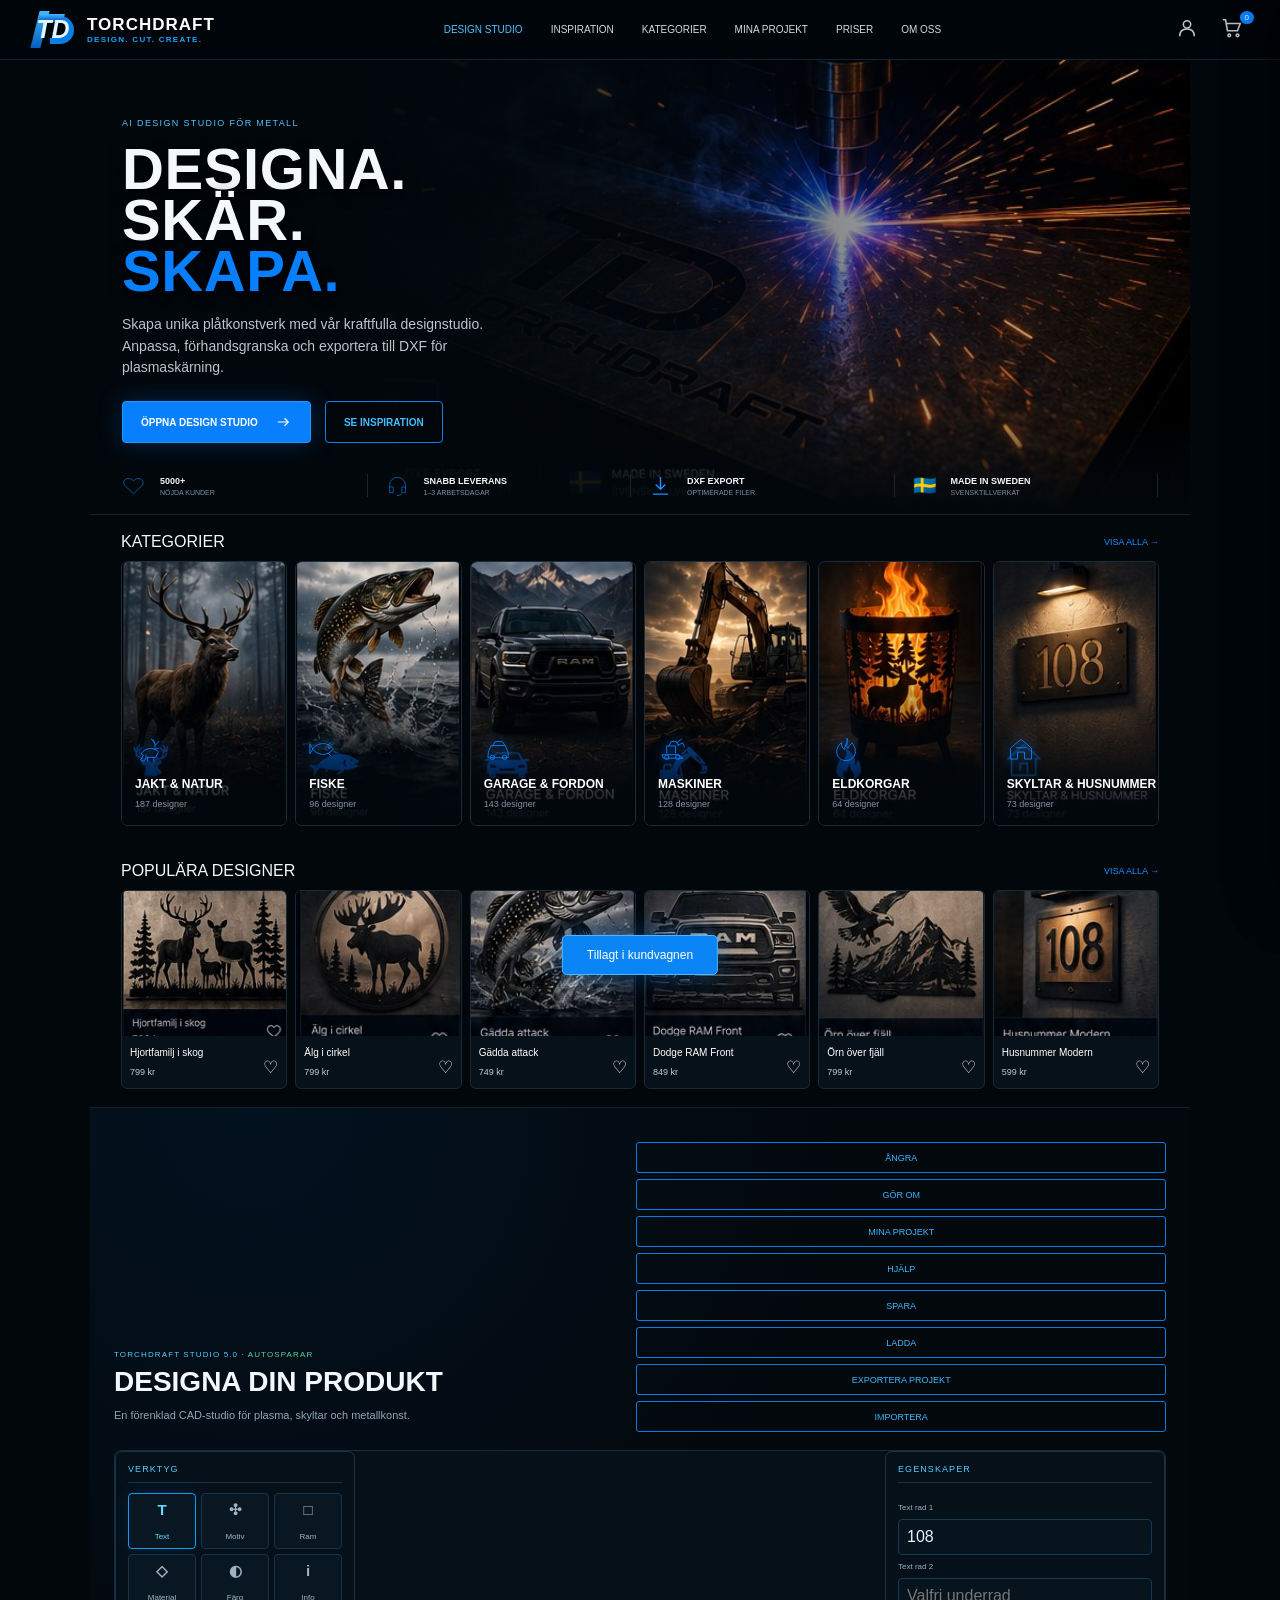
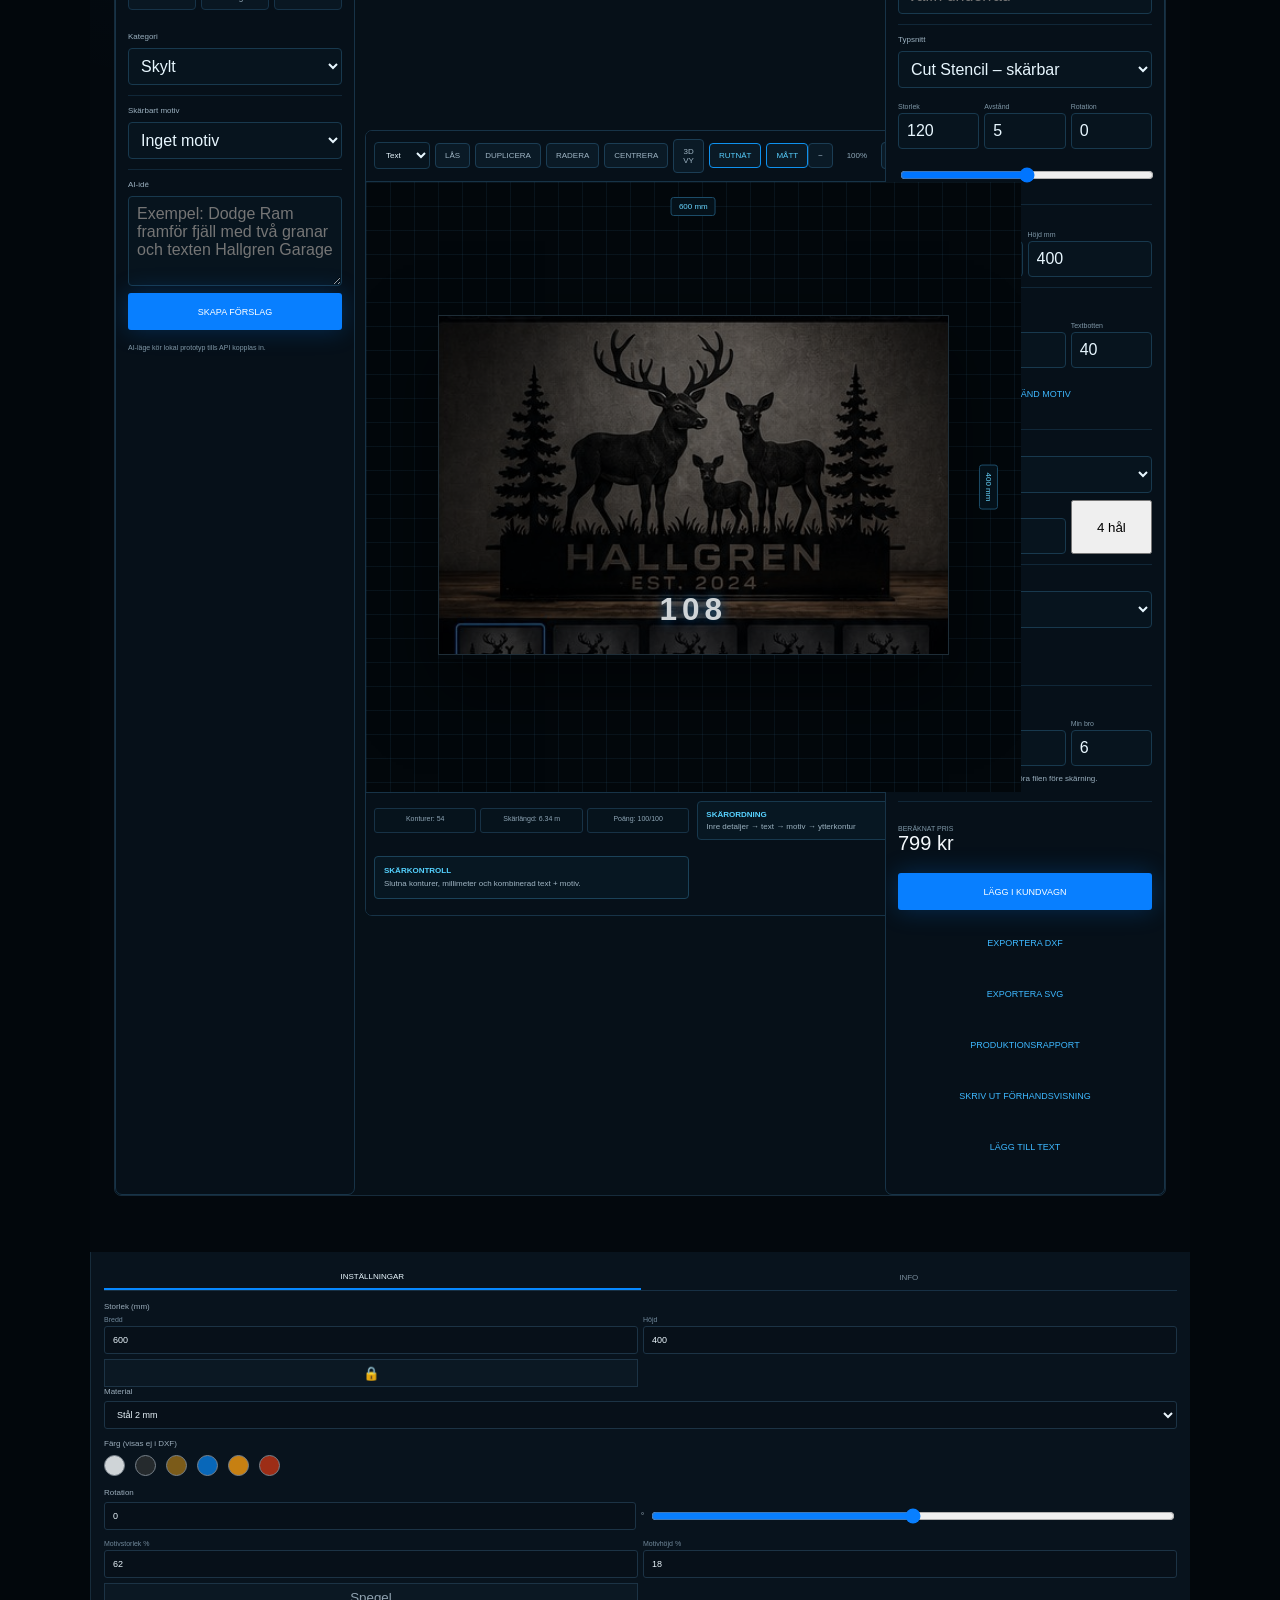
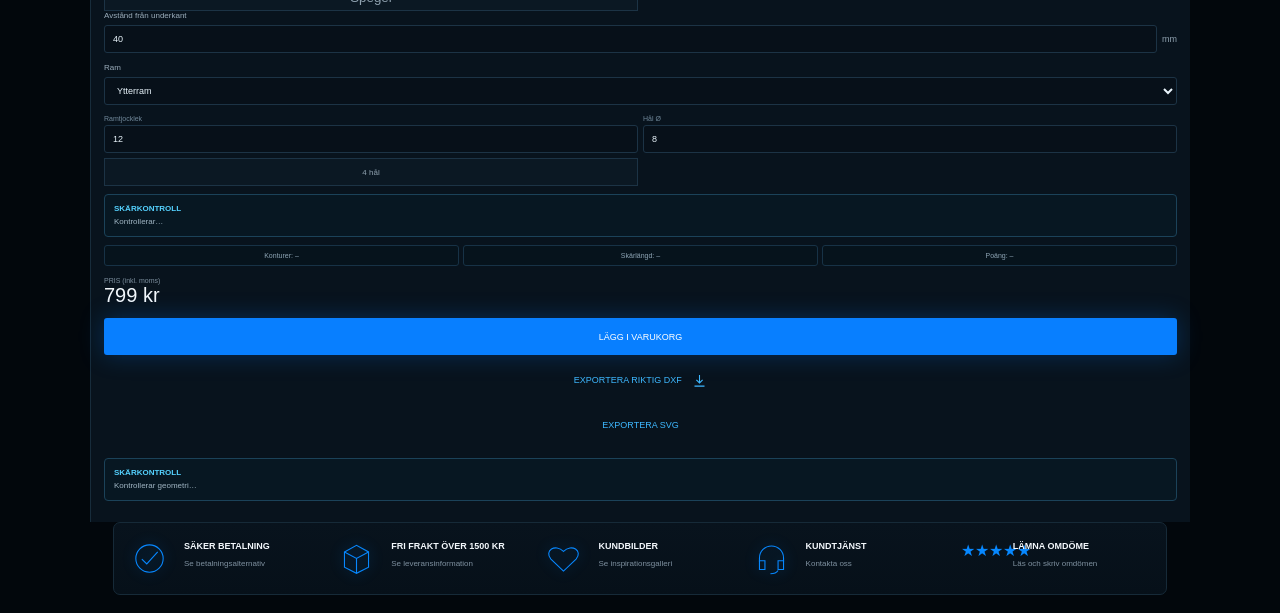
==== commit 79701f61: "Add files via upload" ====
--- a/index.html
+++ b/index.html
@@ -7,7 +7,7 @@
 <meta content="#03070c" name="theme-color"/>
 <title>TorchDraft – Designa. Skär. Skapa.</title>
 <link href="app.css" rel="stylesheet"/>
-</head>
+<link rel="manifest" href="manifest.webmanifest"><meta name="theme-color" content="#061019"></head>
 <body>
 <svg aria-hidden="true" class="svg-sprite">
 <symbol id="icon-user" viewbox="0 0 24 24"><circle cx="12" cy="8" r="4"></circle><path d="M4 21c0-5 3-8 8-8s8 3 8 8"></path></symbol>
@@ -89,11 +89,13 @@
 <section class="studio-pro" id="studio">
 <div class="studio-pro-head">
 <div>
-<small>TORCHDRAFT STUDIO 4.0</small>
+<small>TORCHDRAFT STUDIO 5.0 · <span id="autosaveStatus">AUTOSPARAR</span></small>
 <h2>DESIGNA DIN PRODUKT</h2>
 <p>En förenklad CAD-studio för plasma, skyltar och metallkonst.</p>
 </div>
-<div class="studio-pro-actions"><button class="outline-btn" id="openProjectsButton">MINA PROJEKT</button><button class="outline-btn" id="helpButton">HJÄLP</button>
+<div class="studio-pro-actions">
+      <button class="outline-btn" id="undoButton" disabled>ÅNGRA</button>
+      <button class="outline-btn" id="redoButton" disabled>GÖR OM</button><button class="outline-btn" id="openProjectsButton">MINA PROJEKT</button><button class="outline-btn" id="installAppButton" hidden>INSTALLERA APP</button><button class="outline-btn" id="helpButton">HJÄLP</button>
 <button class="outline-btn" id="saveProject">SPARA</button>
 <button class="outline-btn" id="loadProject">LADDA</button>
 <button class="outline-btn" id="exportProject">EXPORTERA PROJEKT</button>
@@ -147,7 +149,7 @@
 </aside>
 <main class="studio-canvas-wrap">
 <div class="canvas-toolbar">
-<div class="canvas-toolbar-left">
+<div class="canvas-toolbar-left"><select id="selectedObject"><option value="text">Text</option><option value="motif">Motiv</option></select><button id="lockObjectButton">LÅS</button><button id="duplicateObjectButton">DUPLICERA</button><button id="deleteObjectButton">RADERA</button><button id="centerObjectButton">CENTRERA</button>
 <button id="view3dButton">3D VY</button>
 <button class="active" id="gridToggle">RUTNÄT</button>
 <button class="active" id="measureToggle">MÅTT</button>
@@ -167,7 +169,7 @@
 <div class="workpiece" id="workpiece">
 <img alt="Förhandsvisning" id="previewImage" src="studio-hjortfamilj.jpg"/>
 <svg id="motifPreview" viewbox="0 0 600 400"></svg>
-<div class="preview-text">
+<div class="selection-box" id="motifSelection" data-object="motif"><span class="handle nw"></span><span class="handle ne"></span><span class="handle sw"></span><span class="handle se"></span></div><div class="preview-text" id="textObject">
 <div id="previewLine1">DIN TEXT</div>
 <div id="previewLine2"></div>
 </div>
@@ -177,7 +179,7 @@
 <div class="design-metrics" id="designMetrics">
 <span>Konturer: –</span><span>Skärlängd: –</span><span>Poäng: –</span>
 </div>
-<div class="manufacturing-status" id="manufacturingStatus">
+<div class="cut-order-box"><b>SKÄRORDNING</b><span id="cutOrderText">Inre detaljer → text → motiv → ytterkontur</span></div><div class="manufacturing-status" id="manufacturingStatus">
 <b>SKÄRKONTROLL</b>
 <span id="manufacturingText">Kontrollerar…</span>
 </div>
@@ -255,6 +257,8 @@
 <button class="primary full" id="addCart">LÄGG I KUNDVAGN</button>
 <button class="outline-btn full" id="exportDxf">EXPORTERA DXF</button>
 <button class="outline-btn full" id="exportSvg">EXPORTERA SVG</button>
+        <button class="outline-btn full" id="exportJobSheet">PRODUKTIONSRAPPORT</button>
+        <button class="outline-btn full" id="printPreview">SKRIV UT FÖRHANDSVISNING</button>
 <button class="outline-btn full" id="addText">LÄGG TILL TEXT</button>
 </div>
 </aside>
@@ -357,5 +361,5 @@
 </section>
 <section class="modal" id="projectBrowserModal"><div class="modal-card project-browser-card"><div class="drawer-head"><h2>MINA PROJEKT</h2><button data-close="">×</button></div><div class="project-browser-actions"><button class="primary" id="newProjectButton">NYTT PROJEKT</button><button class="outline-btn" id="duplicateProjectButton">DUPLICERA</button></div><div class="project-list" id="projectList"></div></div></section><section class="modal" id="galleryModal"><div class="modal-card"><div class="drawer-head"><h2>INSPIRATION</h2><button data-close="">×</button></div><div class="gallery-grid" id="galleryGrid"></div></div></section><section class="modal" id="helpModal"><div class="modal-card"><div class="drawer-head"><h2>HJÄLP</h2><button data-close="">×</button></div><div class="modal-body"><h3>Skapa</h3><p>Välj produkt, motiv, text, material och mått.</p><h3>Kontrollera</h3><p>Kontrollera designpoäng, skärlängd och varningar.</p><h3>Exportera</h3><p>Markera torrkörningsrutan och exportera DXF eller SVG. Kontrollera alltid filen i ArcDroid.</p><h3>AI</h3><p>AI-rutan är just nu en lokal idéassistent. Extern generativ AI kräver en säker serverfunktion.</p></div></div></section><div class="toast" id="toast">Tillagt i kundvagnen</div>
 <script src="app.js"></script>
-</body>
+<script>if("serviceWorker" in navigator){window.addEventListener("load",()=>navigator.serviceWorker.register("./sw.js").catch(()=>{}));}</script></body>
 </html>
--- a/app.css
+++ b/app.css
@@ -77,3 +77,21 @@
 @media(max-width:760px){.studio-pro{padding:24px 10px 40px}.studio-pro-head{display:grid}.studio-pro-actions{justify-content:flex-start}.studio-shell{grid-template-columns:1fr}.studio-left,.studio-right{display:block}.studio-canvas-wrap{grid-row:2}.canvas-stage{min-height:420px}.workpiece{width:92%}.canvas-footer{grid-template-columns:1fr}.studio-pro-head h2{font-size:22px}.studio-right{grid-column:auto}.canvas-toolbar{gap:7px;align-items:flex-start}.canvas-toolbar-left,.canvas-toolbar-right{flex-wrap:wrap}}
 
 .project-browser-card{width:min(760px,96vw)}.project-browser-actions{display:flex;gap:7px;margin-bottom:12px}.project-list{display:grid;grid-template-columns:repeat(2,minmax(0,1fr));gap:8px}.saved-project-card{border:1px solid #18394e;background:#07151f;border-radius:5px;padding:10px;display:grid;gap:6px}.saved-project-card h3{margin:0;font-size:11px}.saved-project-card p{font-size:8px;color:#91a6b5;margin:0}.saved-project-card .card-actions{display:flex;gap:5px}.gallery-grid{display:grid;grid-template-columns:repeat(3,1fr);gap:7px}.gallery-grid button{border:1px solid #17384d;background:#07151f;padding:0}.gallery-grid img{width:100%;aspect-ratio:4/3;object-fit:cover;display:block}.check-row{display:flex!important;align-items:flex-start;gap:7px!important;line-height:1.45}.check-row input{width:auto!important;margin-top:2px}@media(max-width:650px){.project-list,.gallery-grid{grid-template-columns:1fr}}
+
+.layer-list{display:grid;gap:5px}
+.layer-row{display:grid!important;grid-template-columns:auto 1fr!important;align-items:center;gap:7px!important;background:#07141e;border:1px solid #15354a;padding:7px;border-radius:4px;cursor:pointer}
+.layer-row input{width:auto!important}
+#autosaveStatus{color:#59d59a}
+#autosaveStatus.saving{color:#ffd166}
+#autosaveStatus.error{color:#ff7e7e}
+.layer-hidden{opacity:.12!important}
+.print-sheet{display:none}
+@media print{
+  body>*{display:none!important}
+  .print-sheet{display:block!important;color:#000;background:#fff;padding:20mm;font-family:Arial,sans-serif}
+  .print-sheet h1{font-size:24pt}.print-sheet table{border-collapse:collapse;width:100%}
+  .print-sheet td,.print-sheet th{border:1px solid #333;padding:6px;text-align:left}
+  .print-sheet svg{width:100%;max-height:150mm}
+}
+
+.quad{display:grid;grid-template-columns:repeat(4,1fr);gap:5px}.alignment-grid{display:grid;grid-template-columns:repeat(3,1fr);gap:4px}.alignment-grid button{font-size:7px;padding:7px 4px;background:#091722;border:1px solid #17384d;color:#9fb4c2;border-radius:3px}#selectedObject{background:#07141e;border:1px solid #18394e;color:#e8f7ff;border-radius:4px;padding:7px;font-size:8px}.selection-box{position:absolute;border:1px dashed #57d3ff;pointer-events:none;z-index:8;display:none}.selection-box.active{display:block}.preview-text{border:1px dashed transparent;padding:6px;cursor:move;z-index:9}.preview-text.selected{border-color:#57d3ff}.handle{position:absolute;width:9px;height:9px;border-radius:50%;background:#57d3ff;border:2px solid #061019;display:none;z-index:10}.selected .handle,.selection-box.active .handle{display:block}.handle.nw{left:-6px;top:-6px}.handle.ne{right:-6px;top:-6px}.handle.sw{left:-6px;bottom:-6px}.handle.se{right:-6px;bottom:-6px}.object-locked{opacity:.7;cursor:not-allowed!important}.cut-order-box{display:grid;gap:3px;border:1px solid #17384d;background:#071722;border-radius:4px;padding:8px}.cut-order-box b{font-size:8px;color:#58d2ff}.cut-order-box span{font-size:8px;color:#9bb1bf}@media(max-width:760px){.quad{grid-template-columns:repeat(2,1fr)}}
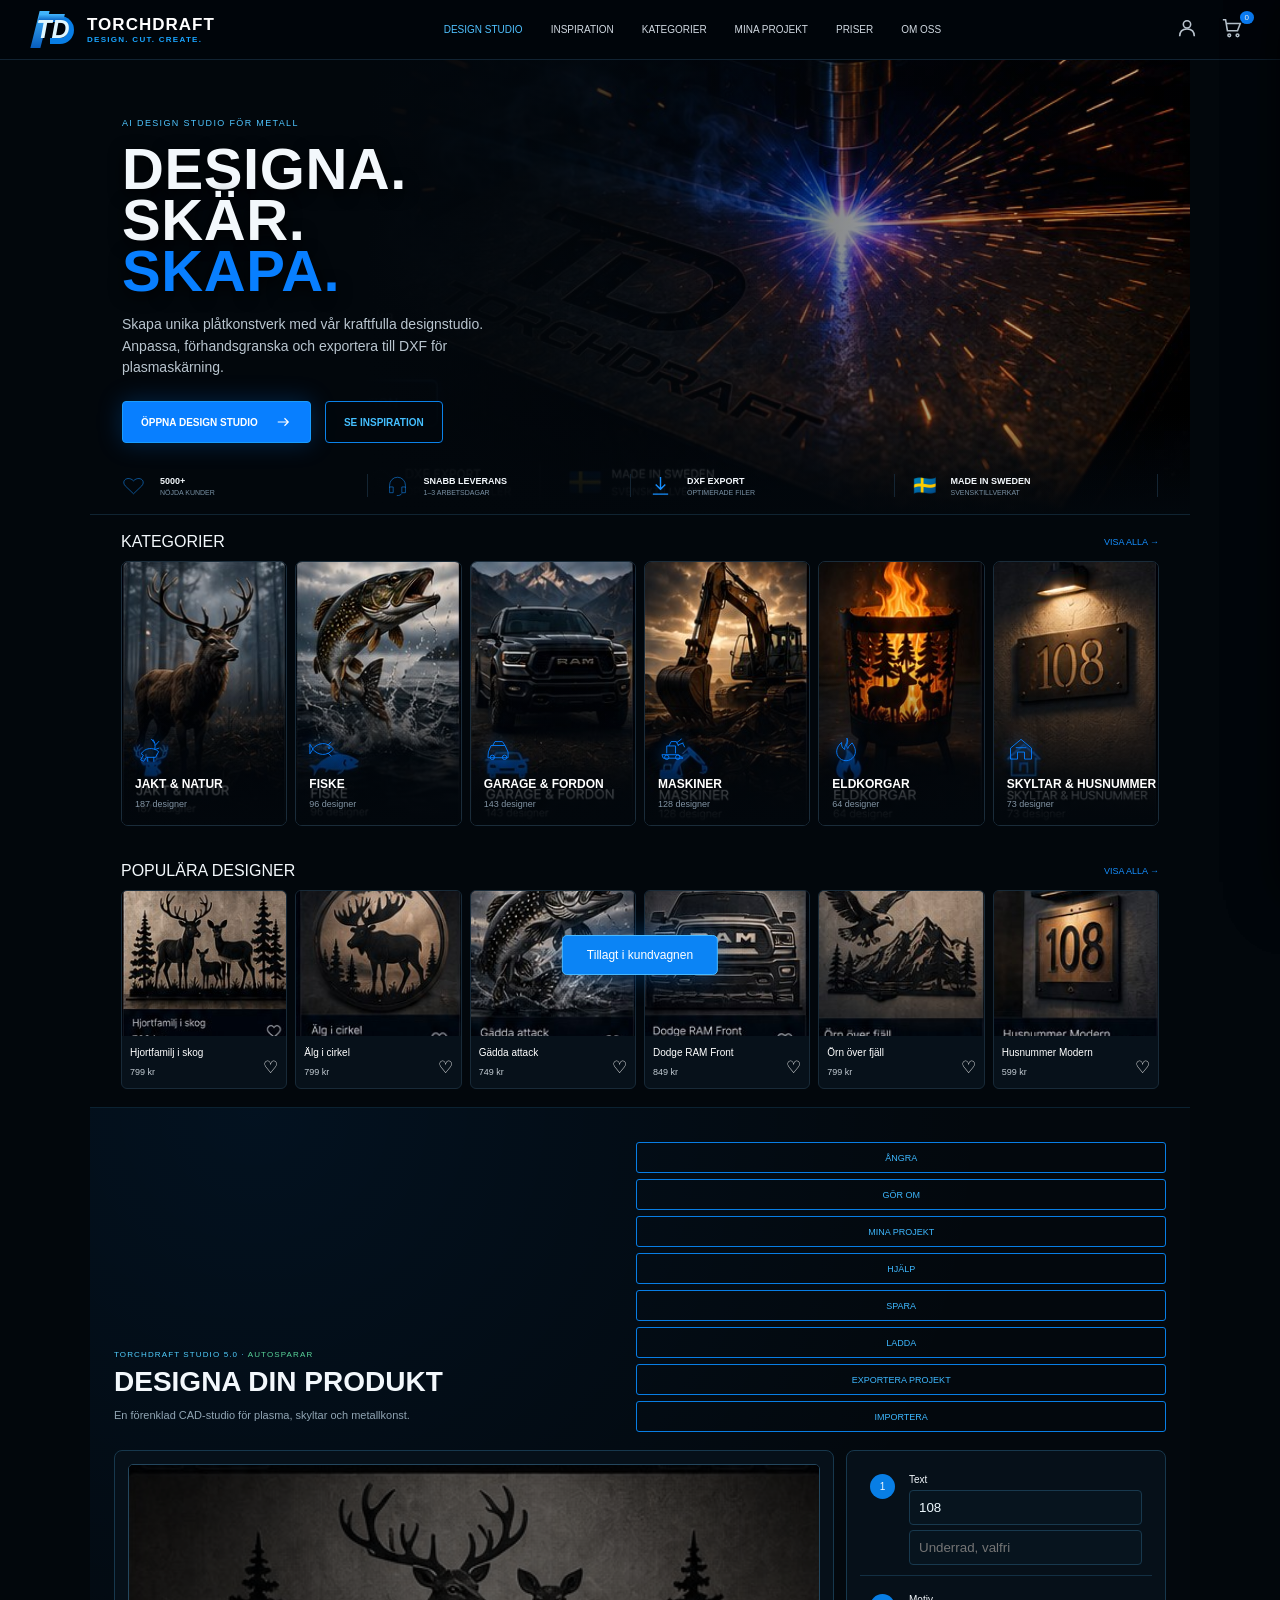
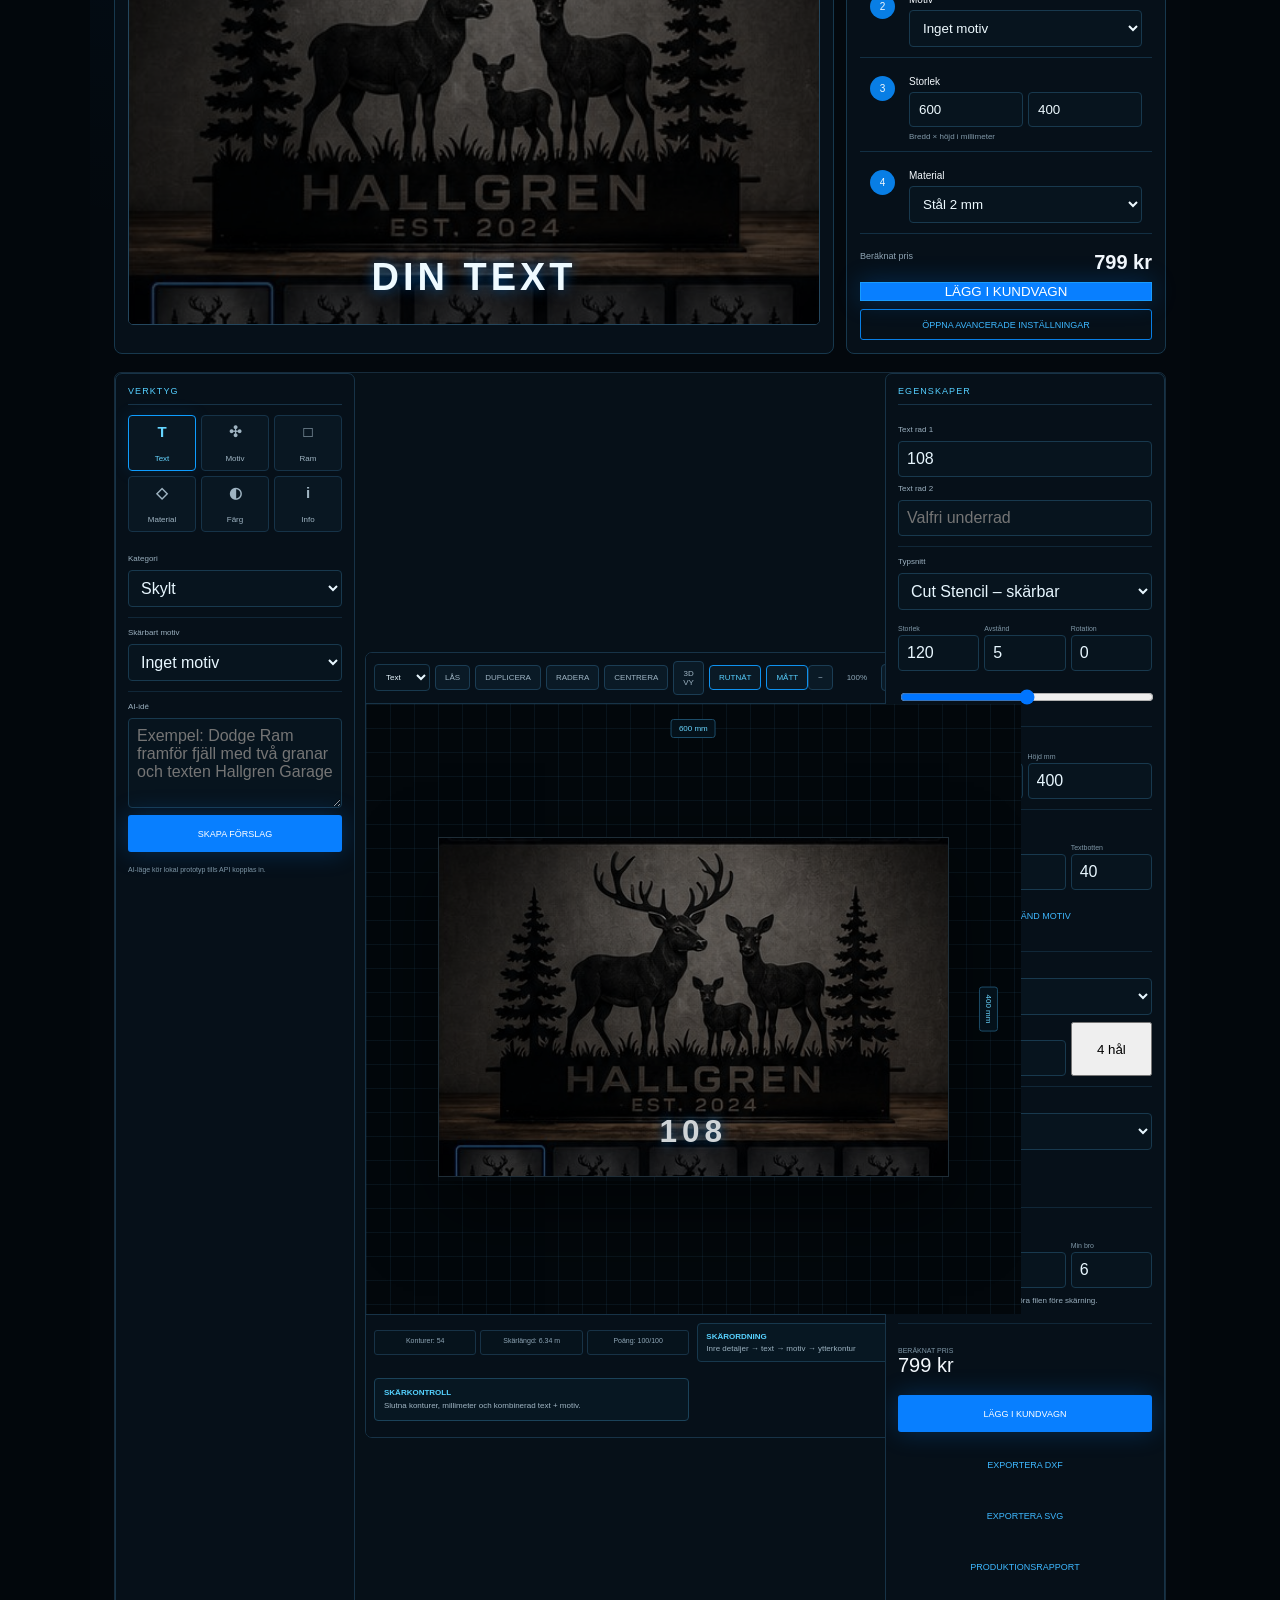
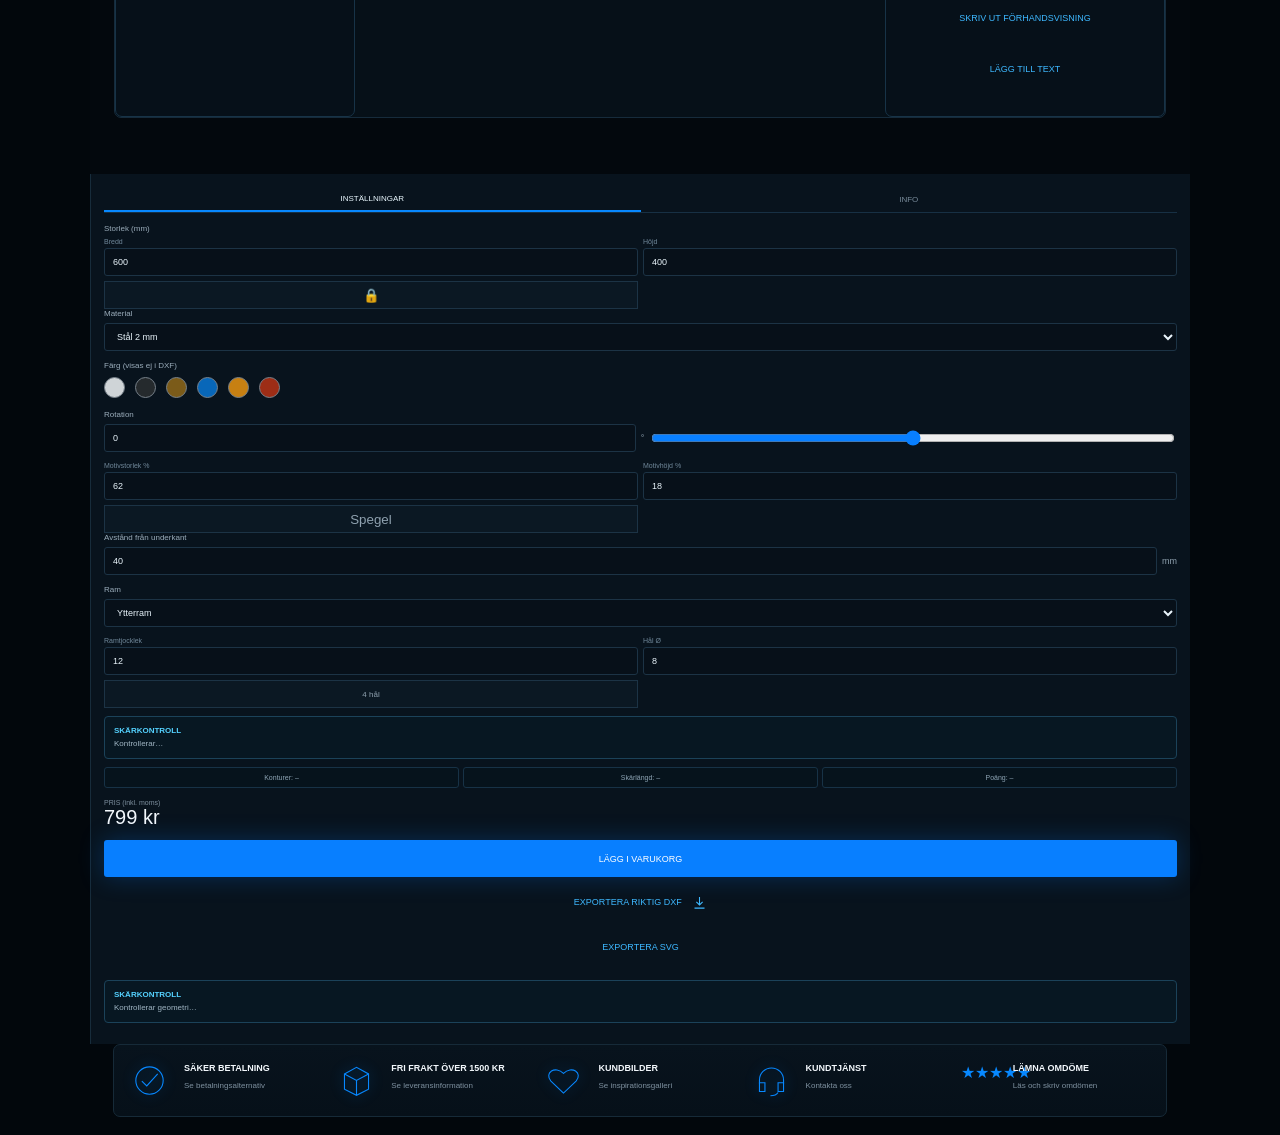
==== commit d31039f7: "Add files via upload" ====
--- a/index.html
+++ b/index.html
@@ -8,7 +8,7 @@
 <title>TorchDraft – Designa. Skär. Skapa.</title>
 <link href="app.css" rel="stylesheet"/>
 <link rel="manifest" href="manifest.webmanifest"><meta name="theme-color" content="#061019"></head>
-<body>
+<body data-view="site">
 <svg aria-hidden="true" class="svg-sprite">
 <symbol id="icon-user" viewbox="0 0 24 24"><circle cx="12" cy="8" r="4"></circle><path d="M4 21c0-5 3-8 8-8s8 3 8 8"></path></symbol>
 <symbol id="icon-cart" viewbox="0 0 24 24"><path d="M2 3h3l2 12h11l3-8H6"></path><circle cx="9" cy="20" r="1.5"></circle><circle cx="18" cy="20" r="1.5"></circle></symbol>
@@ -44,7 +44,30 @@
 <button aria-label="Meny" class="menu" id="menuButton">☰</button>
 </div>
 </header>
-<main id="top">
+
+<section class="studio-launcher" id="studioLauncher">
+  <div class="launcher-card">
+    <span class="launcher-kicker">TORCHDRAFT STUDIO</span>
+    <h1>Vad vill du skapa?</h1>
+    <p>Välj en produkt. Börja enkelt och öppna Pro-läget senare.</p>
+    <div class="launcher-grid">
+      <button data-launch-type="wallart"><b>Väggkonst</b><span>Motiv och personlig text</span></button>
+      <button data-launch-type="firebasket"><b>Eldkorg</b><span>Paneler med skärbara motiv</span></button>
+      <button data-launch-type="house-number"><b>Husnummer</b><span>Snabb adresskylt</span></button>
+      <button data-launch-type="vehicle"><b>Fordon</b><span>Garage- och fordonsmotiv</span></button>
+      <button data-launch-type="machine"><b>Maskiner</b><span>Entreprenad och verkstad</span></button>
+      <button data-launch-type="sign"><b>Egen design</b><span>Börja från en tom skylt</span></button>
+    </div>
+    <div class="launcher-ai">
+      <label>Beskriv din idé</label>
+      <textarea id="launcherPrompt" rows="3" placeholder="Exempel: En älg framför fjäll med texten Hallgren"></textarea>
+      <button class="primary" id="launcherAiButton">SKAPA FÖRSLAG</button>
+    </div>
+    <button class="launcher-close" id="launcherClose">Tillbaka till startsidan</button>
+  </div>
+</section>
+
+<main id="top" class="site-view">
 <section class="hero">
 <div class="hero-bg"></div>
 <div class="hero-shade"></div>
@@ -103,7 +126,29 @@
 <button class="outline-btn" id="importProject">IMPORTERA</button>
 </div>
 </div>
-<div class="studio-shell">
+
+<div class="simple-studio" id="simpleStudio">
+  <div class="simple-preview">
+    <div class="simple-stage" id="simpleStage">
+      <img id="simplePreviewImage" src="studio-hjortfamilj.jpg" alt="">
+      <svg id="simpleMotifPreview" viewBox="0 0 600 400"></svg>
+      <div class="simple-text"><strong id="simplePreviewLine1">DIN TEXT</strong><span id="simplePreviewLine2"></span></div>
+    </div>
+  </div>
+  <div class="simple-controls">
+    <div class="simple-step"><span>1</span><div><label>Text</label><input id="simpleLine1" value="108"><input id="simpleLine2" placeholder="Underrad, valfri"></div></div>
+    <div class="simple-step"><span>2</span><div><label>Motiv</label><select id="simpleMotif"><option value="none">Inget motiv</option><option value="deer">Hjort</option><option value="moose">Älg</option><option value="fish">Gädda</option><option value="excavator">Grävmaskin</option><option value="mountains">Fjäll & granar</option><option value="flame">Flamma</option><option value="gear">Kugghjul</option><option value="paw">Hundtass</option><option value="eagle">Örn</option></select></div></div>
+    <div class="simple-step"><span>3</span><div><label>Storlek</label><div class="double"><input id="simpleWidth" type="number" value="600"><input id="simpleHeight" type="number" value="400"></div><small>Bredd × höjd i millimeter</small></div></div>
+    <div class="simple-step"><span>4</span><div><label>Material</label><select id="simpleMaterial"><option>Stål 2 mm</option><option>Stål 3 mm</option><option>Corten 3 mm</option><option>Rostfritt 2 mm</option></select></div></div>
+    <div class="simple-summary">
+      <div><small>Beräknat pris</small><strong id="simplePrice">799 kr</strong></div>
+      <button class="primary" id="simpleAddCart">LÄGG I KUNDVAGN</button>
+      <button class="outline-btn" id="openProFromSimple">ÖPPNA AVANCERADE INSTÄLLNINGAR</button>
+    </div>
+  </div>
+</div>
+
+  <div class="studio-shell" id="proStudio">
 <aside class="studio-sidebar studio-left">
 <div class="panel-title">VERKTYG</div>
 <div class="studio-tool-grid">
--- a/app.css
+++ b/app.css
@@ -95,3 +95,42 @@
 }
 
 .quad{display:grid;grid-template-columns:repeat(4,1fr);gap:5px}.alignment-grid{display:grid;grid-template-columns:repeat(3,1fr);gap:4px}.alignment-grid button{font-size:7px;padding:7px 4px;background:#091722;border:1px solid #17384d;color:#9fb4c2;border-radius:3px}#selectedObject{background:#07141e;border:1px solid #18394e;color:#e8f7ff;border-radius:4px;padding:7px;font-size:8px}.selection-box{position:absolute;border:1px dashed #57d3ff;pointer-events:none;z-index:8;display:none}.selection-box.active{display:block}.preview-text{border:1px dashed transparent;padding:6px;cursor:move;z-index:9}.preview-text.selected{border-color:#57d3ff}.handle{position:absolute;width:9px;height:9px;border-radius:50%;background:#57d3ff;border:2px solid #061019;display:none;z-index:10}.selected .handle,.selection-box.active .handle{display:block}.handle.nw{left:-6px;top:-6px}.handle.ne{right:-6px;top:-6px}.handle.sw{left:-6px;bottom:-6px}.handle.se{right:-6px;bottom:-6px}.object-locked{opacity:.7;cursor:not-allowed!important}.cut-order-box{display:grid;gap:3px;border:1px solid #17384d;background:#071722;border-radius:4px;padding:8px}.cut-order-box b{font-size:8px;color:#58d2ff}.cut-order-box span{font-size:8px;color:#9bb1bf}@media(max-width:760px){.quad{grid-template-columns:repeat(2,1fr)}}
+
+body[data-view="studio"] .topbar,
+body[data-view="studio"] .site-view > section:not(#studio),
+body[data-view="studio"] .benefits{display:none!important}
+body[data-view="studio"] main{max-width:none!important}
+body[data-view="studio"] #studio{display:block!important;padding-top:0}
+body[data-view="studio"]{background:#02070c;overflow-x:hidden}
+.studio-launcher{position:fixed;inset:0;z-index:100;background:rgba(0,3,7,.92);backdrop-filter:blur(12px);display:grid;place-items:center;padding:16px;opacity:0;pointer-events:none;transition:.2s}
+.studio-launcher.show{opacity:1;pointer-events:auto}
+.launcher-card{width:min(900px,96vw);max-height:94vh;overflow:auto;background:linear-gradient(145deg,#07131d,#03080d);border:1px solid #1a4967;border-radius:12px;padding:24px;box-shadow:0 25px 90px rgba(0,0,0,.7)}
+.launcher-kicker{font-size:9px;letter-spacing:.16em;color:#55cfff}.launcher-card h1{font-size:34px;margin:8px 0}.launcher-card>p{color:#91a7b6;font-size:12px}
+.launcher-grid{display:grid;grid-template-columns:repeat(3,1fr);gap:8px;margin:18px 0}
+.launcher-grid button{min-height:110px;text-align:left;background:#081722;border:1px solid #173b52;color:white;border-radius:7px;padding:15px;display:grid;align-content:end;gap:5px}
+.launcher-grid button:hover{border-color:#168fff;box-shadow:0 0 22px rgba(0,139,255,.14)}
+.launcher-grid b{font-size:13px}.launcher-grid span{font-size:9px;color:#8fa6b5}
+.launcher-ai{display:grid;gap:7px;padding:14px;border:1px solid #17384d;background:#06131c;border-radius:7px}
+.launcher-ai label{font-size:10px;color:#6ed8ff}.launcher-ai textarea{background:#041019;border:1px solid #1b4158;color:white;border-radius:5px;padding:10px}
+.launcher-close{margin-top:12px;background:none;border:0;color:#8097a7}
+.studio-appbar{position:sticky;top:0;z-index:40;height:58px;background:#03090e;border-bottom:1px solid #18384d;display:flex;align-items:center;justify-content:space-between;padding:0 14px}
+.studio-appbar button{background:#081722;border:1px solid #18384d;color:#a9bdca;border-radius:4px;padding:8px 10px;font-size:8px}
+.studio-appbrand{display:flex;align-items:center;gap:7px}.studio-appbrand b{font-size:14px}.studio-appbrand span{font-size:8px;color:#56cfff;border:1px solid #1b6d9d;padding:3px 5px;border-radius:3px}
+.mode-switch{display:flex;background:#061019;border:1px solid #17384d;border-radius:5px;padding:3px}.mode-switch button{border:0;background:transparent}.mode-switch button.active{background:#087ee5;color:white}
+.simple-studio{max-width:1180px;margin:0 auto 18px;display:grid;grid-template-columns:minmax(0,1.4fr) minmax(320px,.6fr);gap:12px}
+.simple-preview,.simple-controls{background:#061019;border:1px solid #17384d;border-radius:8px;padding:13px}
+.simple-stage{position:relative;aspect-ratio:3/2;background:#02070b;overflow:hidden;border:1px solid #24475e;border-radius:5px}
+.simple-stage img{width:100%;height:100%;object-fit:cover;filter:saturate(.55) brightness(.55)}
+#simpleMotifPreview{position:absolute;inset:0;width:100%;height:100%}
+#simpleMotifPreview polygon{fill:none;stroke:#58d2ff;stroke-width:2.6;vector-effect:non-scaling-stroke;filter:drop-shadow(0 0 5px #087fff)}
+.simple-text{position:absolute;left:50%;bottom:25px;transform:translateX(-50%);text-align:center;color:#eefaff;text-shadow:0 0 14px rgba(0,137,255,.55)}
+.simple-text strong{display:block;font-size:38px;letter-spacing:4px}.simple-text span{font-size:14px}
+.simple-controls{display:grid;gap:8px}.simple-step{display:grid;grid-template-columns:30px 1fr;gap:9px;padding:10px;border-bottom:1px solid #122f43}.simple-step>span{width:25px;height:25px;border-radius:50%;display:grid;place-items:center;background:#087ee5;font-size:10px}.simple-step>div{display:grid;gap:5px}
+.simple-step label{font-size:10px}.simple-step input,.simple-step select{width:100%;background:#07141e;border:1px solid #18394e;color:#eefaff;border-radius:4px;padding:9px}.simple-step small{font-size:8px;color:#8299a9}
+.simple-summary{display:grid;gap:8px;padding-top:9px}.simple-summary>div{display:flex;justify-content:space-between}.simple-summary small{font-size:9px;color:#8fa4b3}.simple-summary strong{font-size:20px}
+body.simple-mode #proStudio{display:none}
+body.pro-mode #simpleStudio{display:none}
+body.pro-mode .studio-pro-head{display:flex}
+body.simple-mode .studio-pro-head{display:none}
+@media(max-width:780px){.launcher-grid{grid-template-columns:1fr 1fr}.simple-studio{grid-template-columns:1fr}.studio-appbar{gap:7px}.studio-appbrand{display:none}}
+@media(max-width:480px){.launcher-grid{grid-template-columns:1fr}.launcher-card h1{font-size:27px}}
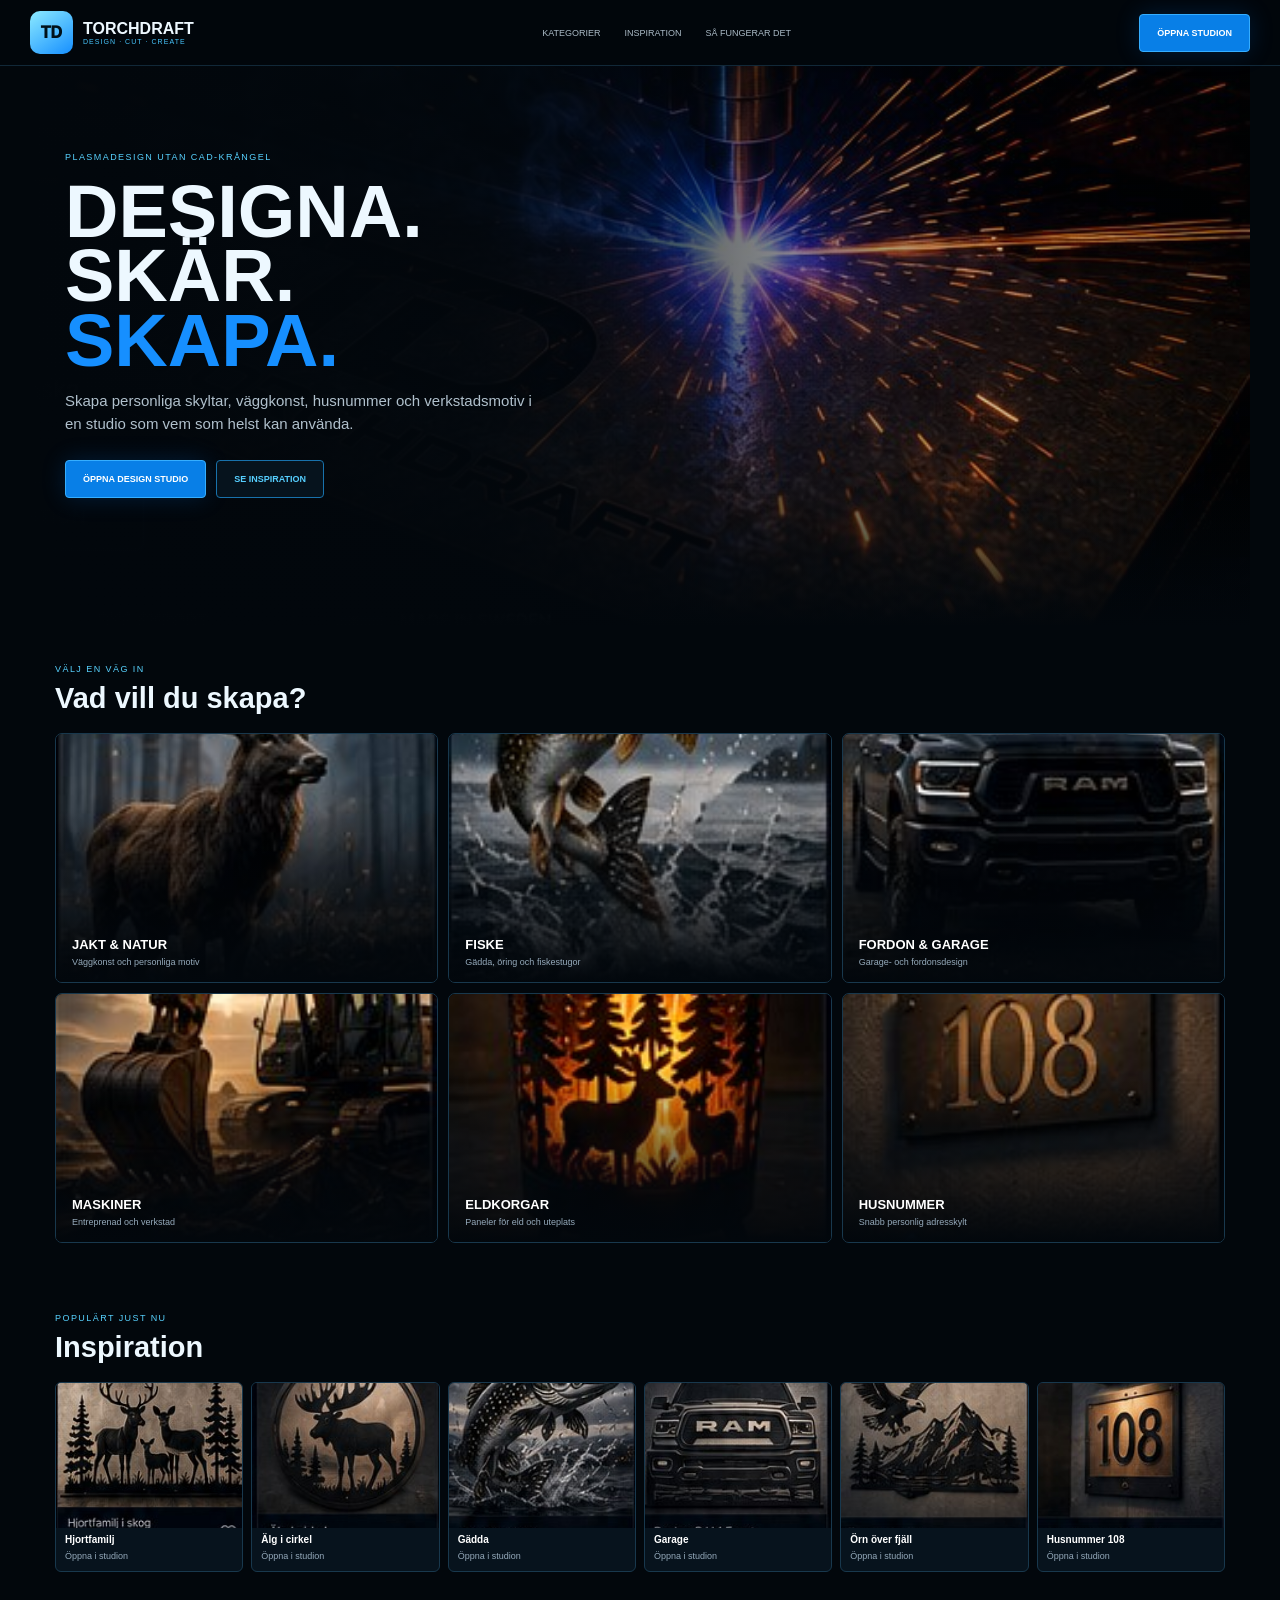
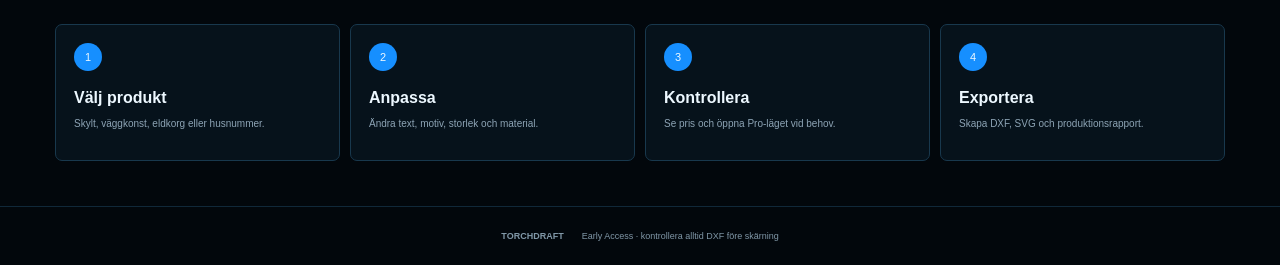
==== commit b3a30ef1: "Add files via upload" ====
--- a/index.html
+++ b/index.html
@@ -1,410 +1,70 @@
-<!DOCTYPE html>
-
+<!doctype html>
 <html lang="sv">
 <head>
-<meta charset="utf-8"/>
-<meta content="width=device-width,initial-scale=1,viewport-fit=cover" name="viewport"/>
-<meta content="#03070c" name="theme-color"/>
-<title>TorchDraft – Designa. Skär. Skapa.</title>
-<link href="app.css" rel="stylesheet"/>
-<link rel="manifest" href="manifest.webmanifest"><meta name="theme-color" content="#061019"></head>
-<body data-view="site">
-<svg aria-hidden="true" class="svg-sprite">
-<symbol id="icon-user" viewbox="0 0 24 24"><circle cx="12" cy="8" r="4"></circle><path d="M4 21c0-5 3-8 8-8s8 3 8 8"></path></symbol>
-<symbol id="icon-cart" viewbox="0 0 24 24"><path d="M2 3h3l2 12h11l3-8H6"></path><circle cx="9" cy="20" r="1.5"></circle><circle cx="18" cy="20" r="1.5"></circle></symbol>
-<symbol id="icon-deer" viewbox="0 0 64 64"><path d="M14 43c8-14 28-16 40-5l-7 13H26l-6 9-7-3 6-11Z"></path><path d="M45 34c2-11 1-17-4-24m5 14 9-10m-10 5-8-10m9 24 9-3M29 50v11m14-11v11"></path></symbol>
-<symbol id="icon-fish" viewbox="0 0 64 64"><path d="M8 32c13-15 33-18 48 0-15 18-35 15-48 0Z"></path><path d="M9 32 2 21v22Zm34-9 8-7m-8 25 8 7"></path><circle cx="46" cy="29" r="2"></circle></symbol>
-<symbol id="icon-car" viewbox="0 0 64 64"><path d="M10 39 16 24h32l7 15v13H9Z"></path><path d="M20 24 25 15h17l6 9"></path><circle cx="19" cy="51" r="5"></circle><circle cx="47" cy="51" r="5"></circle></symbol>
-<symbol id="icon-excavator" viewbox="0 0 64 64"><path d="M9 45h38l10 8H12Z"></path><path d="M20 42V25h20v17M25 25l5-10h12l5 10"></path><path d="m42 18 12-9m-9 14 13-5m-2 0 5 10"></path><circle cx="20" cy="51" r="5"></circle><circle cx="45" cy="51" r="5"></circle></symbol>
-<symbol id="icon-fire" viewbox="0 0 64 64"><path d="M34 7c6 12-5 15 2 24 2-7 7-9 10-13 8 12 10 22 4 31-8 13-28 13-36 0-7-11-2-24 8-32-1 9 2 13 7 16-1-10 8-15 5-26Z"></path></symbol>
-<symbol id="icon-house" viewbox="0 0 64 64"><path d="M8 30 32 10l24 20v25H40V39H24v16H8Z"></path><path d="M20 29h24"></path></symbol>
-<symbol id="icon-check" viewbox="0 0 64 64"><circle cx="32" cy="32" r="25"></circle><path d="m18 33 9 9 20-22"></path></symbol>
-<symbol id="icon-box" viewbox="0 0 64 64"><path d="m10 20 22-12 22 12v28L32 59 10 48Z"></path><path d="m10 20 22 12 22-12M32 32v27"></path></symbol>
-<symbol id="icon-headset" viewbox="0 0 64 64"><path d="M10 38V31a22 22 0 0 1 44 0v7"></path><path d="M10 36h10v16H10Zm34 0h10v16H44ZM44 54c-3 5-7 6-14 6"></path></symbol>
-<symbol id="icon-heart" viewbox="0 0 64 64"><path d="M32 55 9 33C-4 18 17 4 32 19 47 4 68 18 55 33Z"></path></symbol>
-<symbol id="icon-download" viewbox="0 0 24 24"><path d="M12 3v13m-5-5 5 5 5-5M4 21h16"></path></symbol>
-<symbol id="icon-arrow" viewbox="0 0 24 24"><path d="M5 12h14m-5-5 5 5-5 5"></path></symbol>
-</svg>
+  <meta charset="utf-8">
+  <meta name="viewport" content="width=device-width,initial-scale=1,viewport-fit=cover">
+  <meta name="theme-color" content="#03080d">
+  <title>TorchDraft – Designa för plasma</title>
+  <link rel="stylesheet" href="site.css">
+</head>
+<body>
 <header class="topbar">
-<a class="brand" href="#top">
-<span class="brand-mark"><i></i><b>TD</b></span>
-<span class="brand-copy"><strong>TORCHDRAFT</strong><small>DESIGN. CUT. CREATE.</small></span>
-</a>
-<nav>
-<a class="active" href="#studio">DESIGN STUDIO</a>
-<a href="#inspiration">INSPIRATION</a>
-<a href="#categories">KATEGORIER</a>
-<a href="#projects" id="projectsNav">MINA PROJEKT</a>
-<a href="#prices" id="pricesNav">PRISER</a>
-<a href="#about" id="aboutNav">OM OSS</a>
-</nav>
-<div class="top-actions">
-<button aria-label="Konto" id="accountButton"><svg><use href="#icon-user"></use></svg></button>
-<button aria-label="Kundvagn" class="cart" id="cartButton"><svg><use href="#icon-cart"></use></svg><span id="cartCount">0</span></button>
-<button aria-label="Meny" class="menu" id="menuButton">☰</button>
-</div>
+  <a class="brand" href="index.html"><span class="mark">TD</span><span><b>TORCHDRAFT</b><small>DESIGN · CUT · CREATE</small></span></a>
+  <nav>
+    <a href="#categories">KATEGORIER</a>
+    <a href="#inspiration">INSPIRATION</a>
+    <a href="#how">SÅ FUNGERAR DET</a>
+  </nav>
+  <a class="studio-link" href="studio.html">ÖPPNA STUDION</a>
 </header>
 
-<section class="studio-launcher" id="studioLauncher">
-  <div class="launcher-card">
-    <span class="launcher-kicker">TORCHDRAFT STUDIO</span>
-    <h1>Vad vill du skapa?</h1>
-    <p>Välj en produkt. Börja enkelt och öppna Pro-läget senare.</p>
-    <div class="launcher-grid">
-      <button data-launch-type="wallart"><b>Väggkonst</b><span>Motiv och personlig text</span></button>
-      <button data-launch-type="firebasket"><b>Eldkorg</b><span>Paneler med skärbara motiv</span></button>
-      <button data-launch-type="house-number"><b>Husnummer</b><span>Snabb adresskylt</span></button>
-      <button data-launch-type="vehicle"><b>Fordon</b><span>Garage- och fordonsmotiv</span></button>
-      <button data-launch-type="machine"><b>Maskiner</b><span>Entreprenad och verkstad</span></button>
-      <button data-launch-type="sign"><b>Egen design</b><span>Börja från en tom skylt</span></button>
+<main>
+  <section class="hero">
+    <div class="hero-image"></div>
+    <div class="hero-shade"></div>
+    <div class="hero-copy">
+      <span>PLASMADESIGN UTAN CAD-KRÅNGEL</span>
+      <h1>DESIGNA.<br>SKÄR.<br><em>SKAPA.</em></h1>
+      <p>Skapa personliga skyltar, väggkonst, husnummer och verkstadsmotiv i en studio som vem som helst kan använda.</p>
+      <div class="actions">
+        <a class="primary" href="studio.html">ÖPPNA DESIGN STUDIO</a>
+        <a class="secondary" href="#inspiration">SE INSPIRATION</a>
+      </div>
     </div>
-    <div class="launcher-ai">
-      <label>Beskriv din idé</label>
-      <textarea id="launcherPrompt" rows="3" placeholder="Exempel: En älg framför fjäll med texten Hallgren"></textarea>
-      <button class="primary" id="launcherAiButton">SKAPA FÖRSLAG</button>
+  </section>
+
+  <section id="categories" class="section">
+    <div class="section-head"><div><small>VÄLJ EN VÄG IN</small><h2>Vad vill du skapa?</h2></div></div>
+    <div class="category-grid">
+      <a href="studio.html?type=wallart"><img src="cat-jakt.jpg"><div><b>JAKT & NATUR</b><span>Väggkonst och personliga motiv</span></div></a>
+      <a href="studio.html?type=fish"><img src="cat-fiske.jpg"><div><b>FISKE</b><span>Gädda, öring och fiskestugor</span></div></a>
+      <a href="studio.html?type=vehicle"><img src="cat-fordon.jpg"><div><b>FORDON & GARAGE</b><span>Garage- och fordonsdesign</span></div></a>
+      <a href="studio.html?type=machine"><img src="cat-maskiner.jpg"><div><b>MASKINER</b><span>Entreprenad och verkstad</span></div></a>
+      <a href="studio.html?type=firebasket"><img src="cat-eldkorg.jpg"><div><b>ELDKORGAR</b><span>Paneler för eld och uteplats</span></div></a>
+      <a href="studio.html?type=house-number"><img src="cat-husnummer.jpg"><div><b>HUSNUMMER</b><span>Snabb personlig adresskylt</span></div></a>
     </div>
-    <button class="launcher-close" id="launcherClose">Tillbaka till startsidan</button>
-  </div>
-</section>
+  </section>
 
-<main id="top" class="site-view">
-<section class="hero">
-<div class="hero-bg"></div>
-<div class="hero-shade"></div>
-<div class="hero-copy">
-<span class="kicker">AI DESIGN STUDIO FÖR METALL</span>
-<h1>DESIGNA.<br/>SKÄR.<br/><em>SKAPA.</em></h1>
-<p>Skapa unika plåtkonstverk med vår kraftfulla designstudio. Anpassa, förhandsgranska och exportera till DXF för plasmaskärning.</p>
-<div class="hero-buttons">
-<a class="btn primary" href="#studio">ÖPPNA DESIGN STUDIO <svg><use href="#icon-arrow"></use></svg></a>
-<a class="btn ghost" href="#inspiration">SE INSPIRATION</a>
-</div>
-</div>
-<div class="hero-stats">
-<div><svg><use href="#icon-heart"></use></svg><b>5000+</b><span>NÖJDA KUNDER</span></div>
-<div><svg><use href="#icon-headset"></use></svg><b>SNABB LEVERANS</b><span>1–3 ARBETSDAGAR</span></div>
-<div><svg><use href="#icon-download"></use></svg><b>DXF EXPORT</b><span>OPTIMERADE FILER</span></div>
-<div><span class="flag">🇸🇪</span><b>MADE IN SWEDEN</b><span>SVENSKTILLVERKAT</span></div>
-</div>
-</section>
-<section class="section" id="categories">
-<div class="section-title"><h2>KATEGORIER</h2><a href="#inspiration">VISA ALLA →</a></div>
-<div class="category-grid">
-<button class="category-card" data-category="Jakt &amp; Natur"><img alt="Kronhjort i skog" src="cat-jakt.jpg"/><span class="blue-icon"><svg><use href="#icon-deer"></use></svg></span><h3>JAKT &amp; NATUR</h3><p>187 designer</p></button>
-<button class="category-card" data-category="Fiske"><img alt="Gädda som hoppar" src="cat-fiske.jpg"/><span class="blue-icon"><svg><use href="#icon-fish"></use></svg></span><h3>FISKE</h3><p>96 designer</p></button>
-<button class="category-card" data-category="Garage &amp; Fordon"><img alt="Svart pickup framför fjäll" src="cat-fordon.jpg"/><span class="blue-icon"><svg><use href="#icon-car"></use></svg></span><h3>GARAGE &amp; FORDON</h3><p>143 designer</p></button>
-<button class="category-card" data-category="Maskiner"><img alt="Grävmaskin" src="cat-maskiner.jpg"/><span class="blue-icon"><svg><use href="#icon-excavator"></use></svg></span><h3>MASKINER</h3><p>128 designer</p></button>
-<button class="category-card" data-category="Eldkorgar"><img alt="Eldkorg med jaktmotiv" src="cat-eldkorg.jpg"/><span class="blue-icon"><svg><use href="#icon-fire"></use></svg></span><h3>ELDKORGAR</h3><p>64 designer</p></button>
-<button class="category-card" data-category="Skyltar &amp; Husnummer"><img alt="Husnummer 108" src="cat-husnummer.jpg"/><span class="blue-icon"><svg><use href="#icon-house"></use></svg></span><h3>SKYLTAR &amp; HUSNUMMER</h3><p>73 designer</p></button>
-</div>
-</section>
-<section class="section" id="inspiration">
-<div class="section-title"><h2>POPULÄRA DESIGNER</h2><a href="#studio">VISA ALLA →</a></div>
-<div class="product-grid">
-<button class="product-card" data-image="prod-hjortfamilj.jpg" data-price="799" data-product="Hjortfamilj i skog"><img alt="" src="prod-hjortfamilj.jpg"/><div><h3>Hjortfamilj i skog</h3><span>799 kr</span><i>♡</i></div></button>
-<button class="product-card" data-image="prod-alg.jpg" data-price="799" data-product="Älg i cirkel"><img alt="" src="prod-alg.jpg"/><div><h3>Älg i cirkel</h3><span>799 kr</span><i>♡</i></div></button>
-<button class="product-card" data-image="prod-gadda.jpg" data-price="749" data-product="Gädda attack"><img alt="" src="prod-gadda.jpg"/><div><h3>Gädda attack</h3><span>749 kr</span><i>♡</i></div></button>
-<button class="product-card" data-image="prod-ram.jpg" data-price="849" data-product="Dodge RAM Front"><img alt="" src="prod-ram.jpg"/><div><h3>Dodge RAM Front</h3><span>849 kr</span><i>♡</i></div></button>
-<button class="product-card" data-image="prod-orn.jpg" data-price="799" data-product="Örn över fjäll"><img alt="" src="prod-orn.jpg"/><div><h3>Örn över fjäll</h3><span>799 kr</span><i>♡</i></div></button>
-<button class="product-card" data-image="prod-108.jpg" data-price="599" data-product="Husnummer Modern"><img alt="" src="prod-108.jpg"/><div><h3>Husnummer Modern</h3><span>599 kr</span><i>♡</i></div></button>
-</div>
-</section>
-<section class="studio-pro" id="studio">
-<div class="studio-pro-head">
-<div>
-<small>TORCHDRAFT STUDIO 5.0 · <span id="autosaveStatus">AUTOSPARAR</span></small>
-<h2>DESIGNA DIN PRODUKT</h2>
-<p>En förenklad CAD-studio för plasma, skyltar och metallkonst.</p>
-</div>
-<div class="studio-pro-actions">
-      <button class="outline-btn" id="undoButton" disabled>ÅNGRA</button>
-      <button class="outline-btn" id="redoButton" disabled>GÖR OM</button><button class="outline-btn" id="openProjectsButton">MINA PROJEKT</button><button class="outline-btn" id="installAppButton" hidden>INSTALLERA APP</button><button class="outline-btn" id="helpButton">HJÄLP</button>
-<button class="outline-btn" id="saveProject">SPARA</button>
-<button class="outline-btn" id="loadProject">LADDA</button>
-<button class="outline-btn" id="exportProject">EXPORTERA PROJEKT</button>
-<input accept=".json,.torchdraft.json" hidden="" id="importProjectFile" type="file"/>
-<button class="outline-btn" id="importProject">IMPORTERA</button>
-</div>
-</div>
+  <section id="inspiration" class="section">
+    <div class="section-head"><div><small>POPULÄRT JUST NU</small><h2>Inspiration</h2></div></div>
+    <div class="product-grid">
+      <a href="studio.html?template=deer"><img src="prod-hjortfamilj.jpg"><b>Hjortfamilj</b><span>Öppna i studion</span></a>
+      <a href="studio.html?template=moose"><img src="prod-alg.jpg"><b>Älg i cirkel</b><span>Öppna i studion</span></a>
+      <a href="studio.html?template=fish"><img src="prod-gadda.jpg"><b>Gädda</b><span>Öppna i studion</span></a>
+      <a href="studio.html?template=garage"><img src="prod-ram.jpg"><b>Garage</b><span>Öppna i studion</span></a>
+      <a href="studio.html?template=eagle"><img src="prod-orn.jpg"><b>Örn över fjäll</b><span>Öppna i studion</span></a>
+      <a href="studio.html?template=108"><img src="prod-108.jpg"><b>Husnummer 108</b><span>Öppna i studion</span></a>
+    </div>
+  </section>
 
-<div class="simple-studio" id="simpleStudio">
-  <div class="simple-preview">
-    <div class="simple-stage" id="simpleStage">
-      <img id="simplePreviewImage" src="studio-hjortfamilj.jpg" alt="">
-      <svg id="simpleMotifPreview" viewBox="0 0 600 400"></svg>
-      <div class="simple-text"><strong id="simplePreviewLine1">DIN TEXT</strong><span id="simplePreviewLine2"></span></div>
-    </div>
-  </div>
-  <div class="simple-controls">
-    <div class="simple-step"><span>1</span><div><label>Text</label><input id="simpleLine1" value="108"><input id="simpleLine2" placeholder="Underrad, valfri"></div></div>
-    <div class="simple-step"><span>2</span><div><label>Motiv</label><select id="simpleMotif"><option value="none">Inget motiv</option><option value="deer">Hjort</option><option value="moose">Älg</option><option value="fish">Gädda</option><option value="excavator">Grävmaskin</option><option value="mountains">Fjäll & granar</option><option value="flame">Flamma</option><option value="gear">Kugghjul</option><option value="paw">Hundtass</option><option value="eagle">Örn</option></select></div></div>
-    <div class="simple-step"><span>3</span><div><label>Storlek</label><div class="double"><input id="simpleWidth" type="number" value="600"><input id="simpleHeight" type="number" value="400"></div><small>Bredd × höjd i millimeter</small></div></div>
-    <div class="simple-step"><span>4</span><div><label>Material</label><select id="simpleMaterial"><option>Stål 2 mm</option><option>Stål 3 mm</option><option>Corten 3 mm</option><option>Rostfritt 2 mm</option></select></div></div>
-    <div class="simple-summary">
-      <div><small>Beräknat pris</small><strong id="simplePrice">799 kr</strong></div>
-      <button class="primary" id="simpleAddCart">LÄGG I KUNDVAGN</button>
-      <button class="outline-btn" id="openProFromSimple">ÖPPNA AVANCERADE INSTÄLLNINGAR</button>
-    </div>
-  </div>
-</div>
-
-  <div class="studio-shell" id="proStudio">
-<aside class="studio-sidebar studio-left">
-<div class="panel-title">VERKTYG</div>
-<div class="studio-tool-grid">
-<button class="studio-tool selected" data-tool="text"><b>T</b><span>Text</span></button>
-<button class="studio-tool" data-tool="design"><b>✣</b><span>Motiv</span></button>
-<button class="studio-tool" data-tool="frame"><b>□</b><span>Ram</span></button>
-<button class="studio-tool" data-tool="material"><b>◇</b><span>Material</span></button>
-<button class="studio-tool" data-tool="color"><b>◐</b><span>Färg</span></button>
-<button class="studio-tool" data-tool="info"><b>i</b><span>Info</span></button>
-</div>
-<div class="studio-panel-group">
-<label>Kategori</label>
-<select id="productType">
-<option value="sign">Skylt</option>
-<option value="wallart">Väggkonst</option>
-<option value="firebasket">Eldkorg</option>
-<option value="vehicle">Fordonsdekor</option>
-<option value="machine">Maskinmotiv</option>
-<option value="house-number">Husnummer</option>
-</select>
-</div>
-<div class="studio-panel-group">
-<label>Skärbart motiv</label>
-<select id="motifSelect">
-<option value="none">Inget motiv</option>
-<option value="deer">Hjort</option>
-<option value="moose">Älg</option>
-<option value="fish">Gädda</option>
-<option value="excavator">Grävmaskin</option>
-<option value="mountains">Fjäll &amp; granar</option>
-<option value="flame">Flamma</option>
-<option value="gear">Kugghjul</option>
-<option value="paw">Hundtass</option>
-<option value="eagle">Örn</option>
-</select>
-</div>
-<div class="studio-panel-group">
-<label>AI-idé</label>
-<textarea id="aiPrompt" placeholder="Exempel: Dodge Ram framför fjäll med två granar och texten Hallgren Garage" rows="4"></textarea>
-<button class="primary full" id="aiSuggestButton">SKAPA FÖRSLAG</button>
-<small id="aiStatus">AI-läge kör lokal prototyp tills API kopplas in.</small>
-</div>
-</aside>
-<main class="studio-canvas-wrap">
-<div class="canvas-toolbar">
-<div class="canvas-toolbar-left"><select id="selectedObject"><option value="text">Text</option><option value="motif">Motiv</option></select><button id="lockObjectButton">LÅS</button><button id="duplicateObjectButton">DUPLICERA</button><button id="deleteObjectButton">RADERA</button><button id="centerObjectButton">CENTRERA</button>
-<button id="view3dButton">3D VY</button>
-<button class="active" id="gridToggle">RUTNÄT</button>
-<button class="active" id="measureToggle">MÅTT</button>
-</div>
-<div class="canvas-toolbar-right">
-<button id="zoomOutButton">−</button>
-<span id="zoomLabel">100%</span>
-<button id="zoomInButton">＋</button>
-<button id="resetViewButton">ÅTERSTÄLL</button>
-<button id="fullscreenButton">⛶</button>
-</div>
-</div>
-<div class="canvas-stage" id="canvasStage">
-<div class="canvas-grid" id="canvasGrid"></div>
-<div class="dimension dimension-top" id="dimensionTop">600 mm</div>
-<div class="dimension dimension-side" id="dimensionSide">400 mm</div>
-<div class="workpiece" id="workpiece">
-<img alt="Förhandsvisning" id="previewImage" src="studio-hjortfamilj.jpg"/>
-<svg id="motifPreview" viewbox="0 0 600 400"></svg>
-<div class="selection-box" id="motifSelection" data-object="motif"><span class="handle nw"></span><span class="handle ne"></span><span class="handle sw"></span><span class="handle se"></span></div><div class="preview-text" id="textObject">
-<div id="previewLine1">DIN TEXT</div>
-<div id="previewLine2"></div>
-</div>
-</div>
-</div>
-<div class="canvas-footer">
-<div class="design-metrics" id="designMetrics">
-<span>Konturer: –</span><span>Skärlängd: –</span><span>Poäng: –</span>
-</div>
-<div class="cut-order-box"><b>SKÄRORDNING</b><span id="cutOrderText">Inre detaljer → text → motiv → ytterkontur</span></div><div class="manufacturing-status" id="manufacturingStatus">
-<b>SKÄRKONTROLL</b>
-<span id="manufacturingText">Kontrollerar…</span>
-</div>
-</div>
+  <section id="how" class="how">
+    <div><span>1</span><b>Välj produkt</b><p>Skylt, väggkonst, eldkorg eller husnummer.</p></div>
+    <div><span>2</span><b>Anpassa</b><p>Ändra text, motiv, storlek och material.</p></div>
+    <div><span>3</span><b>Kontrollera</b><p>Se pris och öppna Pro-läget vid behov.</p></div>
+    <div><span>4</span><b>Exportera</b><p>Skapa DXF, SVG och produktionsrapport.</p></div>
+  </section>
 </main>
-<aside class="studio-sidebar studio-right">
-<div class="panel-title">EGENSKAPER</div>
-<div class="studio-panel-group">
-<label>Text rad 1</label>
-<input id="line1" value="108"/>
-<label>Text rad 2</label>
-<input id="line2" placeholder="Valfri underrad"/>
-</div>
-<div class="studio-panel-group">
-<label>Typsnitt</label>
-<select id="fontSelect">
-<option value="cut-stencil">Cut Stencil – skärbar</option>
-<option value="classic">Classic – förhandsvisning</option>
-<option value="industrial">Industrial</option>
-<option value="modern">Modern</option>
-</select>
-<div class="triple">
-<div><small>Storlek</small><input id="fontSize" type="number" value="120"/></div>
-<div><small>Avstånd</small><input id="letterSpace" type="number" value="5"/></div>
-<div><small>Rotation</small><input id="rotation" type="number" value="0"/></div>
-</div>
-<input id="rotationRange" max="12" min="-12" type="range" value="0"/>
-</div>
-<div class="studio-panel-group">
-<label>Plåtmått</label>
-<div class="double">
-<div><small>Bredd mm</small><input id="width" type="number" value="600"/></div>
-<div><small>Höjd mm</small><input id="height" type="number" value="400"/></div>
-</div>
-</div>
-<div class="studio-panel-group">
-<label>Motiv</label>
-<div class="triple">
-<div><small>Storlek %</small><input id="motifScale" type="number" value="58"/></div>
-<div><small>Höjd %</small><input id="motifY" type="number" value="12"/></div>
-<div><small>Textbotten</small><input id="bottomDistance" type="number" value="40"/></div>
-</div>
-<button class="outline-btn full" id="mirrorMotif">SPEGELVÄND MOTIV</button>
-</div>
-<div class="studio-panel-group">
-<label>Ram och hål</label>
-<select id="frameMode">
-<option value="outer">Ytterram</option>
-<option value="plate">Hel plåt</option>
-<option value="none">Ingen ram</option>
-</select>
-<div class="triple">
-<div><small>Ramtjocklek</small><input id="frameThickness" type="number" value="12"/></div>
-<div><small>Hål Ø</small><input id="mountHole" type="number" value="8"/></div>
-<button id="toggleHoles">4 hål</button>
-</div>
-</div>
-<div class="studio-panel-group">
-<label>Material</label>
-<select id="material">
-<option>Stål 2 mm</option>
-<option>Stål 3 mm</option>
-<option>Corten 3 mm</option>
-<option>Rostfritt 2 mm</option>
-</select>
-<div class="swatches">
-<button class="active" data-color="#cfd4d7" style="--sw:#cfd4d7"></button>
-<button data-color="#111111" style="--sw:#111111"></button>
-<button data-color="#8a4f2d" style="--sw:#8a4f2d"></button>
-<button data-color="#2d6f9f" style="--sw:#2d6f9f"></button>
-</div>
-</div>
-<div class="studio-panel-group cut-settings"><label>Skärinställningar</label><div class="triple"><div><small>Kerf mm</small><input id="kerfWidth" step="0.1" type="number" value="1.4"/></div><div><small>Min detalj</small><input id="minFeature" step="0.5" type="number" value="5"/></div><div><small>Min bro</small><input id="bridgeWidth" step="0.5" type="number" value="6"/></div></div><label class="check-row"><input id="confirmDryRun" type="checkbox"/> Jag ska simulera och torrköra filen före skärning.</label></div><div class="studio-panel-group export-box">
-<div class="price"><small>BERÄKNAT PRIS</small><strong id="price">799 kr</strong></div>
-<button class="primary full" id="addCart">LÄGG I KUNDVAGN</button>
-<button class="outline-btn full" id="exportDxf">EXPORTERA DXF</button>
-<button class="outline-btn full" id="exportSvg">EXPORTERA SVG</button>
-        <button class="outline-btn full" id="exportJobSheet">PRODUKTIONSRAPPORT</button>
-        <button class="outline-btn full" id="printPreview">SKRIV UT FÖRHANDSVISNING</button>
-<button class="outline-btn full" id="addText">LÄGG TILL TEXT</button>
-</div>
-</aside>
-</div>
-</section>
-<aside class="editor-right">
-<div class="tabs"><button class="active">INSTÄLLNINGAR</button><button>INFO</button></div>
-<label>Storlek (mm)</label>
-<div class="double"><div><small>Bredd</small><input id="legacy-width-1" type="number" value="600"/></div><div><small>Höjd</small><input id="legacy-height-1" type="number" value="400"/></div><button>🔒</button></div>
-<div class="field"><label>Material</label><select id="legacy-material-1"><option>Stål 2 mm</option><option>Stål 3 mm</option><option>Corten 3 mm</option><option>Rostfritt 2 mm</option></select></div>
-<label>Färg (visas ej i DXF)</label>
-<div class="swatches">
-<button data-color="#cfd4d7" style="--c:#cfd4d7"></button><button data-color="#252a2d" style="--c:#252a2d"></button><button data-color="#7b5b19" style="--c:#7b5b19"></button><button data-color="#0867b9" style="--c:#0867b9"></button><button data-color="#c78012" style="--c:#c78012"></button><button data-color="#9d2d16" style="--c:#9d2d16"></button>
-</div>
-<div class="field"><label>Rotation</label><div class="number-row"><input id="legacy-rotation-1" type="number" value="0"/><span>°</span><input id="legacy-rotationRange-1" max="12" min="-12" type="range" value="0"/></div></div><div class="double"><div><small>Motivstorlek %</small><input id="legacy-motifScale-1" type="number" value="62"/></div><div><small>Motivhöjd %</small><input id="legacy-motifY-1" type="number" value="18"/></div><button id="legacy-mirrorMotif-1">Spegel</button></div>
-<div class="field"><label>Avstånd från underkant</label><div class="number-row"><input id="legacy-bottomDistance-1" type="number" value="40"/><span>mm</span></div></div>
-<div class="field"><label>Ram</label><select id="legacy-frameMode-1"><option value="outer">Ytterram</option><option value="plate">Hel plåt med utskuren text</option><option value="none">Ingen ram</option></select></div>
-<div class="double"><div><small>Ramtjocklek</small><input id="legacy-frameThickness-1" type="number" value="12"/></div><div><small>Hål Ø</small><input id="legacy-mountHole-1" type="number" value="8"/></div><button class="active-toggle" id="legacy-toggleHoles-1">4 hål</button></div>
-<div class="manufacturing-status" id="legacy-manufacturingStatus-1"><b>SKÄRKONTROLL</b><span id="legacy-manufacturingText-1">Kontrollerar…</span></div>
-<div class="design-metrics" id="legacy-designMetrics-1"><span>Konturer: –</span><span>Skärlängd: –</span><span>Poäng: –</span></div>
-<div class="price"><small>PRIS (inkl. moms)</small><strong id="legacy-price-1">799 kr</strong></div>
-<button class="primary full" id="legacy-addCart-1">LÄGG I VARUKORG</button>
-<button class="outline-btn full" id="legacy-exportDxf-1">EXPORTERA RIKTIG DXF <svg><use href="#icon-download"></use></svg></button>
-<button class="outline-btn full" id="legacy-exportSvg-1">EXPORTERA SVG</button>
-<div class="manufacturing-status" id="legacy-manufacturingStatus-2">
-<b>SKÄRKONTROLL</b>
-<span id="legacy-manufacturingText-2">Kontrollerar geometri…</span>
-</div>
-</aside>
-
-
-<section class="benefits" id="projects">
-<button class="benefit-action" id="paymentInfo"><svg><use href="#icon-check"></use></svg><b>SÄKER BETALNING</b><span>Se betalningsalternativ</span></button>
-<button class="benefit-action" id="shippingInfo"><svg><use href="#icon-box"></use></svg><b>FRI FRAKT ÖVER 1500 KR</b><span>Se leveransinformation</span></button>
-<button class="benefit-action" id="customerGallery"><svg><use href="#icon-heart"></use></svg><b>KUNDBILDER</b><span>Se inspirationsgalleri</span></button>
-<button class="benefit-action" id="supportButton"><svg><use href="#icon-headset"></use></svg><b>KUNDTJÄNST</b><span>Kontakta oss</span></button>
-<button class="benefit-action" id="reviewButton"><div class="stars">★★★★★</div><b>LÄMNA OMDÖME</b><span>Läs och skriv omdömen</span></button>
-</section>
-</main>
-<div class="overlay" id="overlay"></div>
-<aside aria-hidden="true" class="drawer" id="cartDrawer">
-<div class="drawer-head"><h2>KUNDVAGN</h2><button data-close="">×</button></div>
-<div class="cart-items" id="cartItems"></div>
-<div class="cart-summary">
-<div><span>Summa</span><strong id="cartTotal">0 kr</strong></div>
-<button class="primary full" id="checkoutButton">GÅ TILL KASSAN</button>
-<button class="outline-btn full" id="clearCart">TÖM KUNDVAGN</button>
-</div>
-</aside>
-<aside aria-hidden="true" class="drawer" id="accountDrawer">
-<div class="drawer-head"><h2>MITT KONTO</h2><button data-close="">×</button></div>
-<div class="account-card"><b>Early Access</b><span>Projekt sparas lokalt på den här enheten.</span></div>
-<button class="drawer-link" id="accountProjects">Mina projekt</button>
-<button class="drawer-link" id="accountFavorites">Favoriter</button>
-<button class="drawer-link" id="accountOrders">Beställningar</button>
-<button class="drawer-link" id="accountDownloads">Mina DXF-filer</button>
-</aside>
-<section class="modal" id="infoModal">
-<div class="modal-card">
-<div class="drawer-head"><h2 id="infoModalTitle">INFORMATION</h2><button data-close="">×</button></div>
-<div class="modal-body" id="infoModalBody"></div>
-</div>
-</section>
-<section class="modal" id="supportModal">
-<div class="modal-card">
-<div class="drawer-head"><h2>KUNDTJÄNST</h2><button data-close="">×</button></div>
-<form class="form-stack" id="supportForm">
-<label>Namn<input id="supportName" required=""/></label>
-<label>E-post<input id="supportEmail" required="" type="email"/></label>
-<label>Ämne<select id="supportSubject"><option>Fråga om Design Studio</option><option>Problem med DXF</option><option>Beställning</option><option>Övrigt</option></select></label>
-<label>Meddelande<textarea id="supportMessage" required="" rows="5"></textarea></label>
-<button class="primary full" type="submit">SKAPA SUPPORTÄRENDE</button>
-</form>
-</div>
-</section>
-<section class="modal" id="reviewModal">
-<div class="modal-card">
-<div class="drawer-head"><h2>OMDÖMEN</h2><button data-close="">×</button></div>
-<div class="review-list" id="reviewList"></div>
-<form class="form-stack" id="reviewForm">
-<label>Ditt namn<input id="reviewName" required=""/></label>
-<label>Betyg<select id="reviewRating"><option value="5">★★★★★</option><option value="4">★★★★</option><option value="3">★★★</option><option value="2">★★</option><option value="1">★</option></select></label>
-<label>Omdöme<textarea id="reviewText" required="" rows="4"></textarea></label>
-<button class="primary full" type="submit">PUBLICERA OMDÖME</button>
-</form>
-</div>
-</section>
-<section class="modal" id="checkoutModal">
-<div class="modal-card">
-<div class="drawer-head"><h2>KASSA – DEMO</h2><button data-close="">×</button></div>
-<form class="form-stack" id="checkoutForm">
-<label>Namn<input id="checkoutName" required=""/></label>
-<label>E-post<input id="checkoutEmail" required="" type="email"/></label>
-<label>Leveranssätt<select><option>Spårbar frakt</option><option>Hämtas i verkstad</option></select></label>
-<label>Betalning<select><option>Swish – demo</option><option>Kort – demo</option><option>Faktura – demo</option></select></label>
-<div class="checkout-warning">Ingen riktig betalning genomförs i Early Access.</div>
-<button class="primary full" type="submit">SKAPA TESTORDER</button>
-</form>
-</div>
-</section>
-<section class="modal" id="projectBrowserModal"><div class="modal-card project-browser-card"><div class="drawer-head"><h2>MINA PROJEKT</h2><button data-close="">×</button></div><div class="project-browser-actions"><button class="primary" id="newProjectButton">NYTT PROJEKT</button><button class="outline-btn" id="duplicateProjectButton">DUPLICERA</button></div><div class="project-list" id="projectList"></div></div></section><section class="modal" id="galleryModal"><div class="modal-card"><div class="drawer-head"><h2>INSPIRATION</h2><button data-close="">×</button></div><div class="gallery-grid" id="galleryGrid"></div></div></section><section class="modal" id="helpModal"><div class="modal-card"><div class="drawer-head"><h2>HJÄLP</h2><button data-close="">×</button></div><div class="modal-body"><h3>Skapa</h3><p>Välj produkt, motiv, text, material och mått.</p><h3>Kontrollera</h3><p>Kontrollera designpoäng, skärlängd och varningar.</p><h3>Exportera</h3><p>Markera torrkörningsrutan och exportera DXF eller SVG. Kontrollera alltid filen i ArcDroid.</p><h3>AI</h3><p>AI-rutan är just nu en lokal idéassistent. Extern generativ AI kräver en säker serverfunktion.</p></div></div></section><div class="toast" id="toast">Tillagt i kundvagnen</div>
-<script src="app.js"></script>
-<script>if("serviceWorker" in navigator){window.addEventListener("load",()=>navigator.serviceWorker.register("./sw.js").catch(()=>{}));}</script></body>
+<footer><b>TORCHDRAFT</b><span>Early Access · kontrollera alltid DXF före skärning</span></footer>
+<script src="site.js"></script>
+</body>
 </html>
--- a/site.css
+++ b/site.css
@@ -0,0 +1,4 @@
+:root{--bg:#02070c;--panel:#07131d;--line:#18384d;--blue:#168fff;--ice:#5ed6ff;--text:#edf8ff;--muted:#8da4b5}
+*{box-sizing:border-box}html{scroll-behavior:smooth}body{margin:0;background:var(--bg);color:var(--text);font-family:Arial,Helvetica,sans-serif}.topbar{height:66px;position:sticky;top:0;z-index:30;display:flex;align-items:center;gap:25px;padding:0 max(18px,calc((100vw - 1220px)/2));background:rgba(2,7,12,.94);backdrop-filter:blur(14px);border-bottom:1px solid #112838}.brand{display:flex;align-items:center;gap:10px;color:inherit;text-decoration:none}.brand>span:last-child{display:grid}.brand b{font-size:16px}.brand small{font-size:7px;color:#48c7ff;letter-spacing:.15em}.mark{width:43px;height:43px;border-radius:10px;display:grid;place-items:center;background:linear-gradient(145deg,#8ceaff,#168fff);color:#001019;font-weight:950}.topbar nav{display:flex;gap:24px;margin:auto}.topbar nav a{color:#aabac6;text-decoration:none;font-size:9px}.studio-link,.primary,.secondary{display:inline-flex;align-items:center;justify-content:center;text-decoration:none;font-size:9px;font-weight:bold;border-radius:4px;padding:13px 17px}.studio-link,.primary{background:#087fe7;color:white;border:1px solid #35aeff;box-shadow:0 0 24px rgba(0,130,255,.18)}.secondary{color:#56cfff;border:1px solid #1872ac;background:#06131d}.hero{height:560px;position:relative;overflow:hidden;max-width:1220px;margin:auto}.hero-image{position:absolute;inset:0;background:url(hero.jpg) center/cover no-repeat}.hero-shade{position:absolute;inset:0;background:linear-gradient(90deg,#02070c 0,rgba(2,7,12,.93) 37%,rgba(2,7,12,.18) 78%),linear-gradient(0deg,#02070c,transparent 28%)}.hero-copy{position:absolute;left:35px;top:80px;width:470px}.hero-copy>span,.section-head small{font-size:9px;color:#58d2ff;letter-spacing:.16em}.hero h1{font-family:Impact,"Arial Black",sans-serif;font-size:74px;line-height:.87;margin:16px 0}.hero h1 em{font-style:normal;color:#168fff}.hero p{color:#b0c0cc;line-height:1.55;font-size:15px}.actions{display:flex;gap:10px;margin-top:24px}.section{max-width:1220px;margin:auto;padding:32px 25px}.section-head h2{font-size:29px;margin:6px 0 18px}.category-grid{display:grid;grid-template-columns:repeat(3,1fr);gap:10px}.category-grid a{height:250px;position:relative;overflow:hidden;border:1px solid var(--line);border-radius:7px;color:white}.category-grid img{width:100%;height:100%;object-fit:cover;transition:.3s}.category-grid a:after{content:"";position:absolute;inset:0;background:linear-gradient(0deg,#02070c,transparent 70%)}.category-grid a:hover img{transform:scale(1.04)}.category-grid a:hover{border-color:#168fff}.category-grid div{position:absolute;left:16px;bottom:15px;z-index:2;display:grid;gap:5px}.category-grid b{font-size:13px}.category-grid span,.product-grid span{font-size:9px;color:#95aabb}.product-grid{display:grid;grid-template-columns:repeat(6,1fr);gap:8px}.product-grid a{display:grid;gap:6px;padding-bottom:10px;color:white;text-decoration:none;background:#07131d;border:1px solid var(--line);border-radius:6px;overflow:hidden}.product-grid a:hover{border-color:#168fff;transform:translateY(-2px)}.product-grid img{width:100%;height:145px;object-fit:cover}.product-grid b,.product-grid span{padding:0 9px}.product-grid b{font-size:10px}.how{max-width:1170px;margin:20px auto 45px;display:grid;grid-template-columns:repeat(4,1fr);gap:10px}.how>div{background:#06121b;border:1px solid var(--line);border-radius:7px;padding:18px}.how span{width:28px;height:28px;border-radius:50%;display:grid;place-items:center;background:#168fff;font-size:11px}.how b{display:block;margin:18px 0 6px}.how p{font-size:10px;color:var(--muted);line-height:1.45}footer{border-top:1px solid #102839;padding:24px;display:flex;justify-content:center;gap:18px;color:#8097a7;font-size:9px}
+@media(max-width:820px){.topbar nav{display:none}.hero{height:620px}.hero-copy{left:20px;right:20px;width:auto}.hero h1{font-size:62px}.category-grid{grid-template-columns:1fr 1fr}.product-grid{display:flex;overflow:auto}.product-grid a{min-width:155px}.how{grid-template-columns:1fr 1fr;margin:20px}.studio-link{margin-left:auto}}
+@media(max-width:500px){.category-grid{grid-template-columns:1fr}.hero-copy{top:60px}.hero h1{font-size:54px}.how{grid-template-columns:1fr}.brand small{display:none}}
